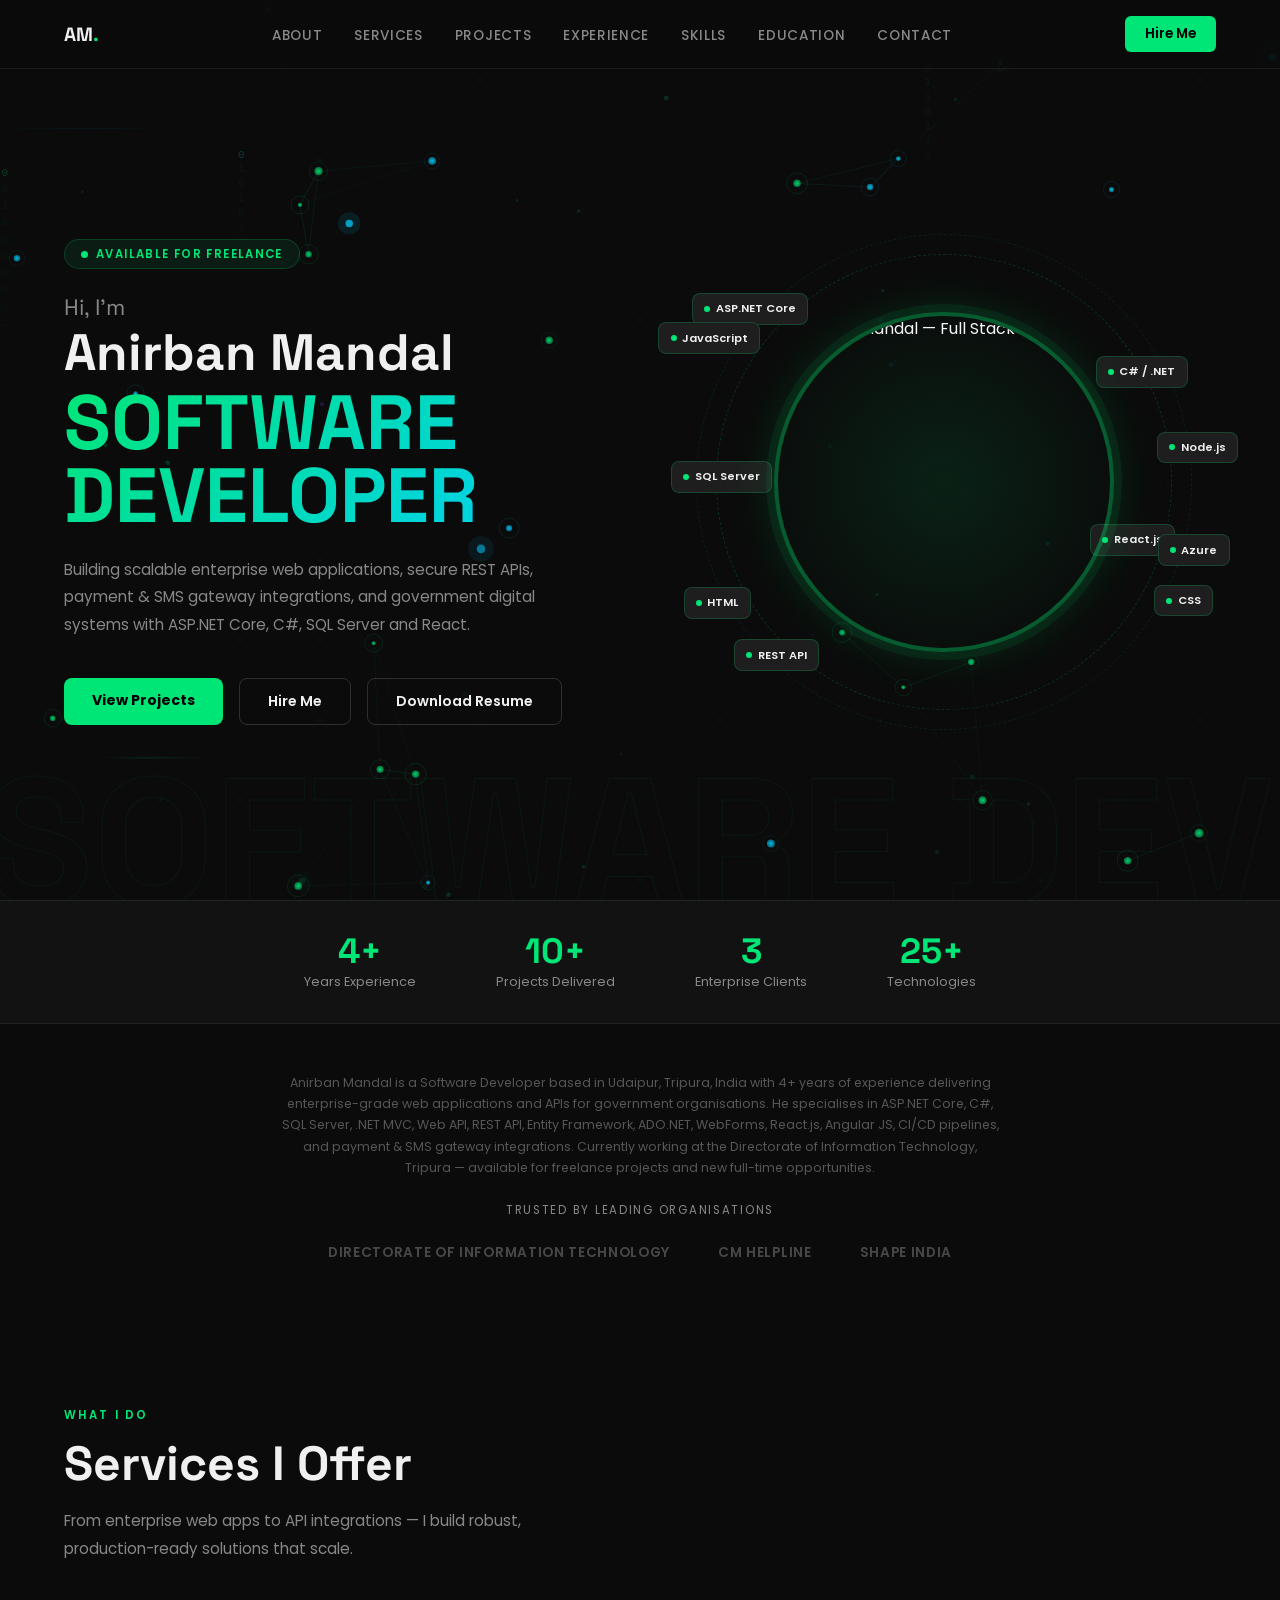
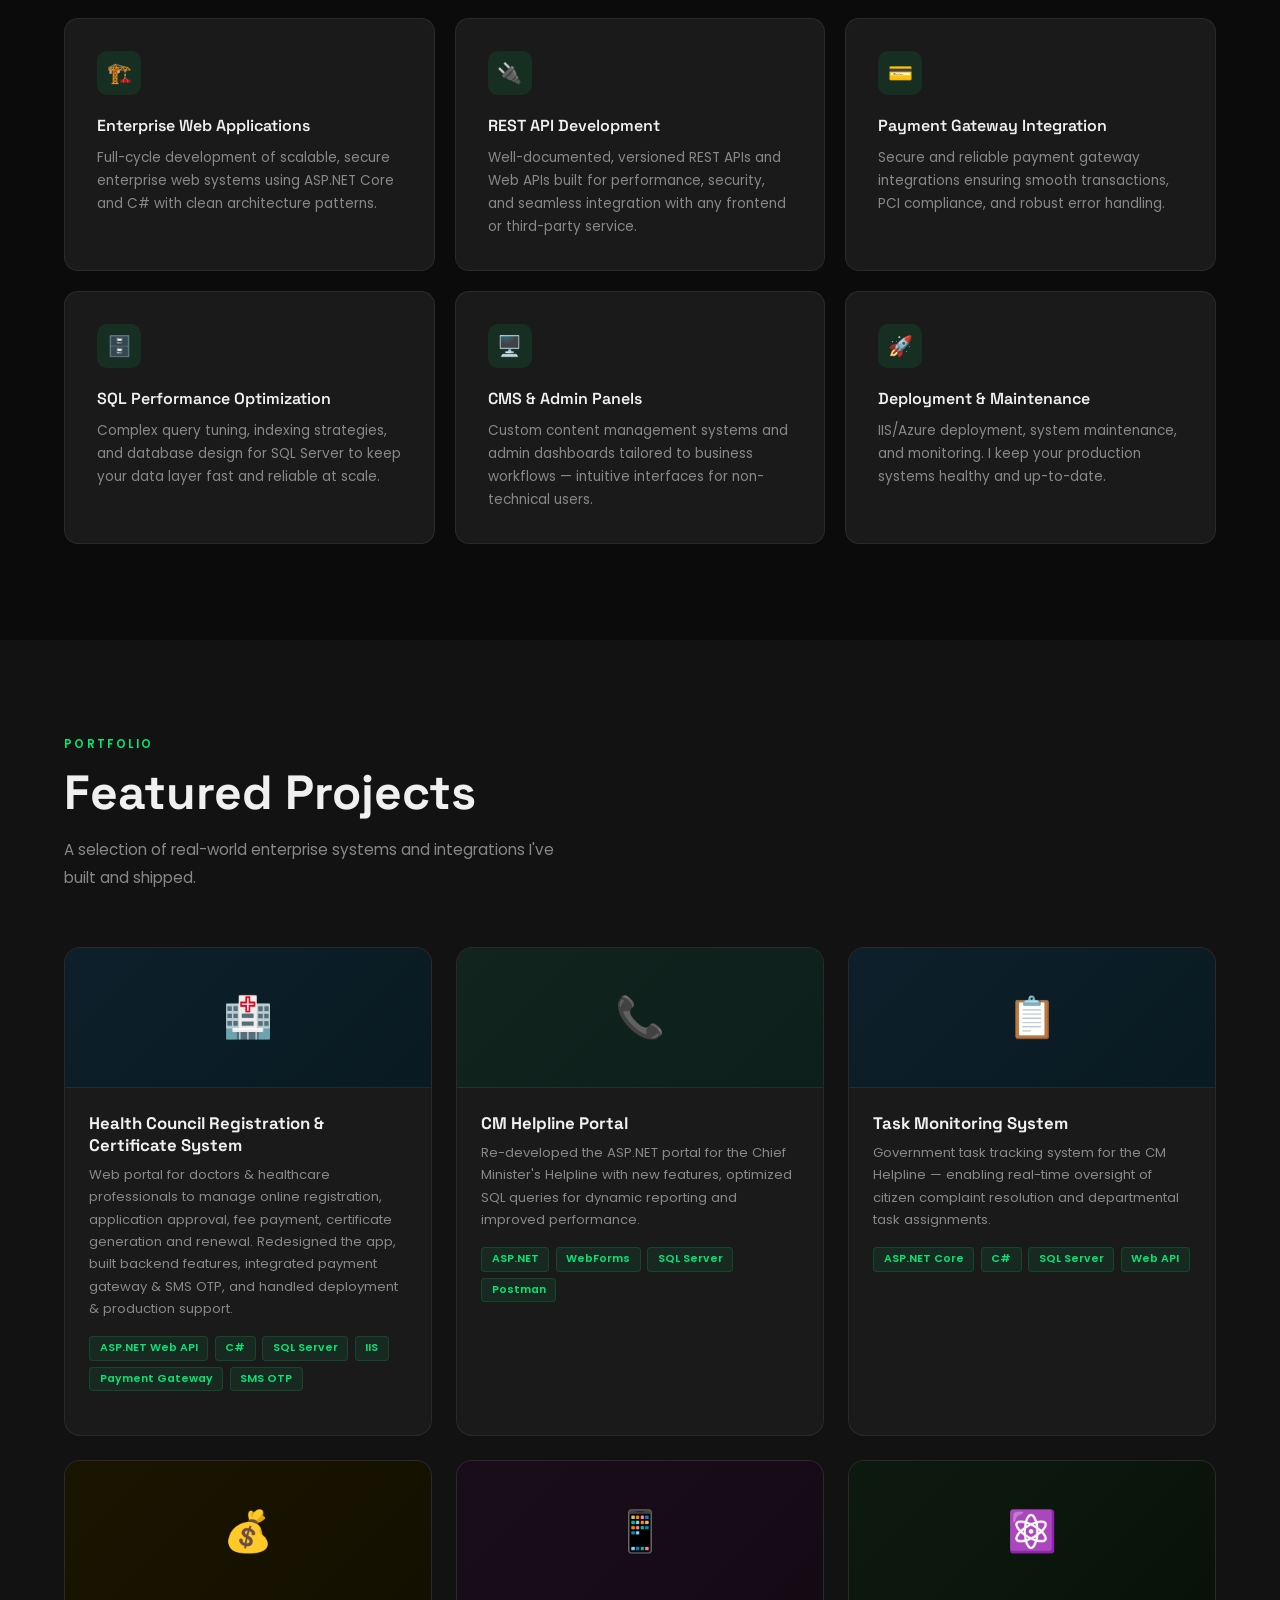
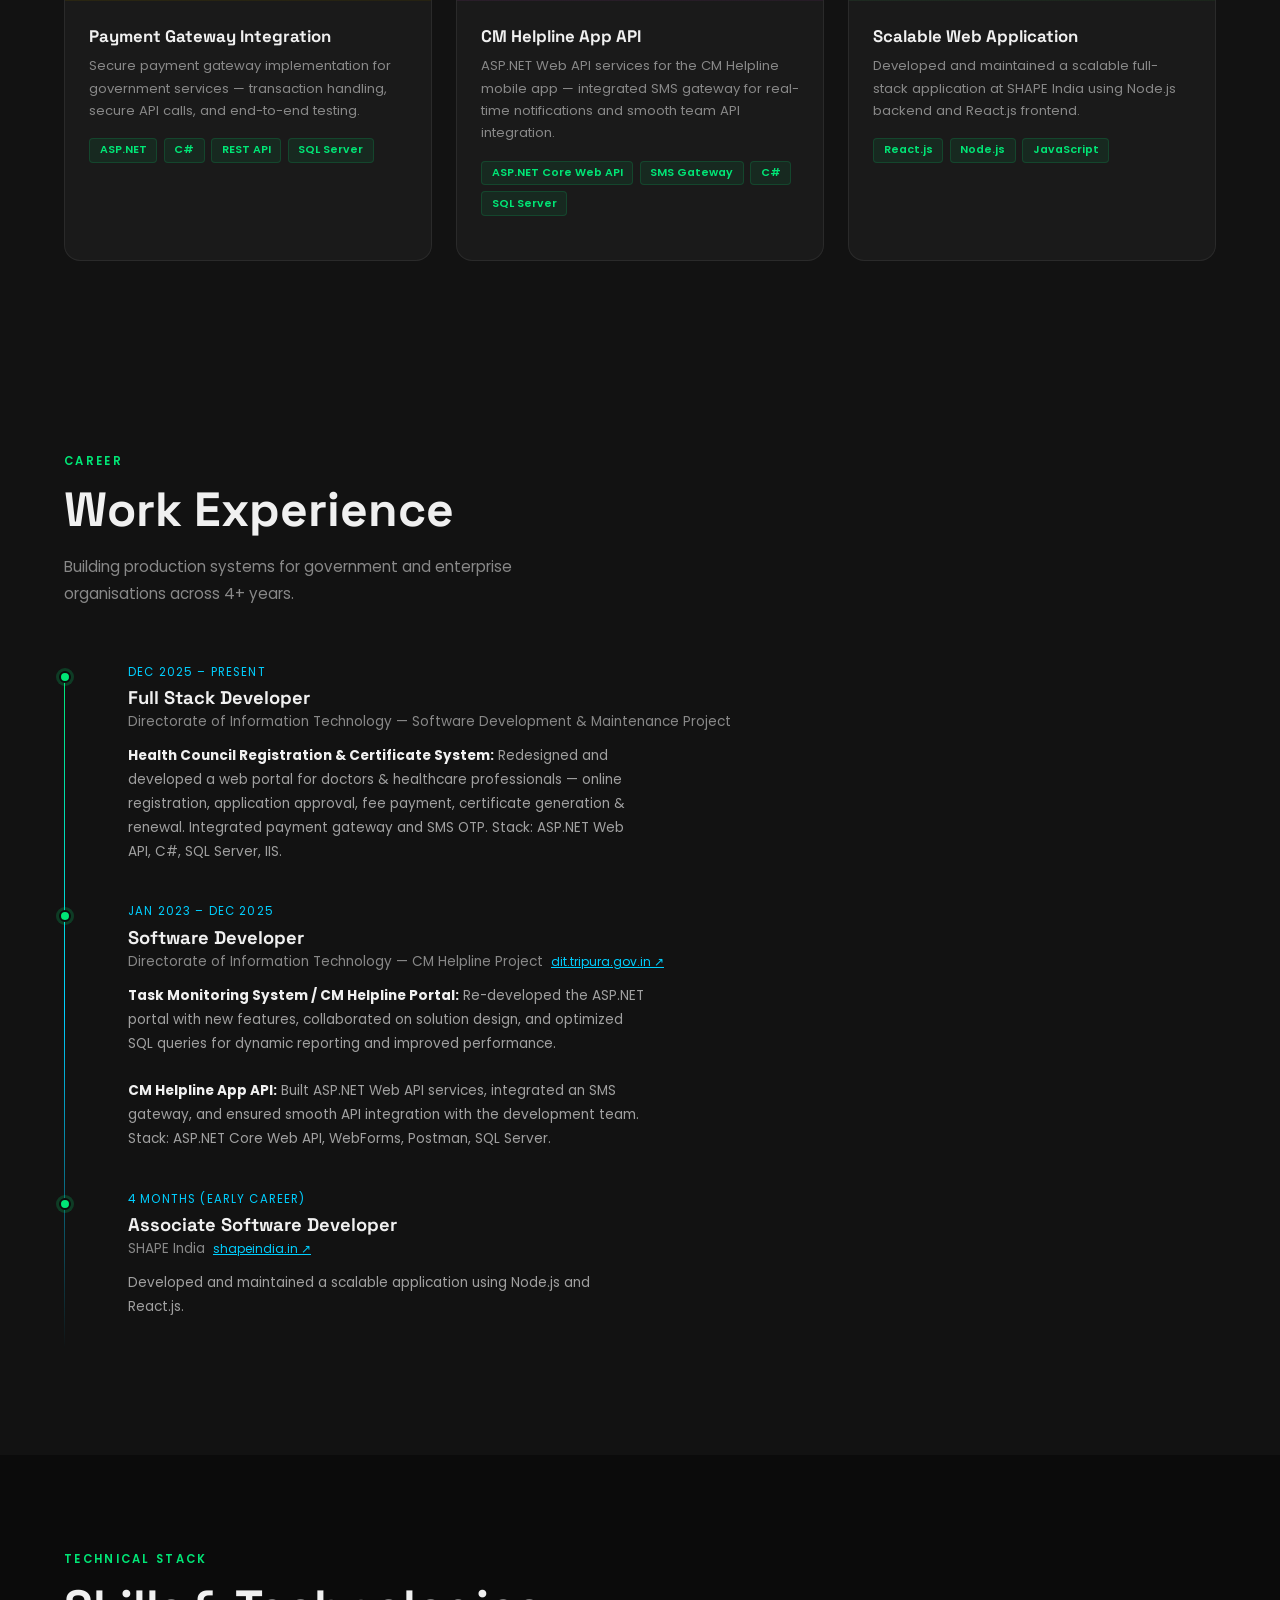
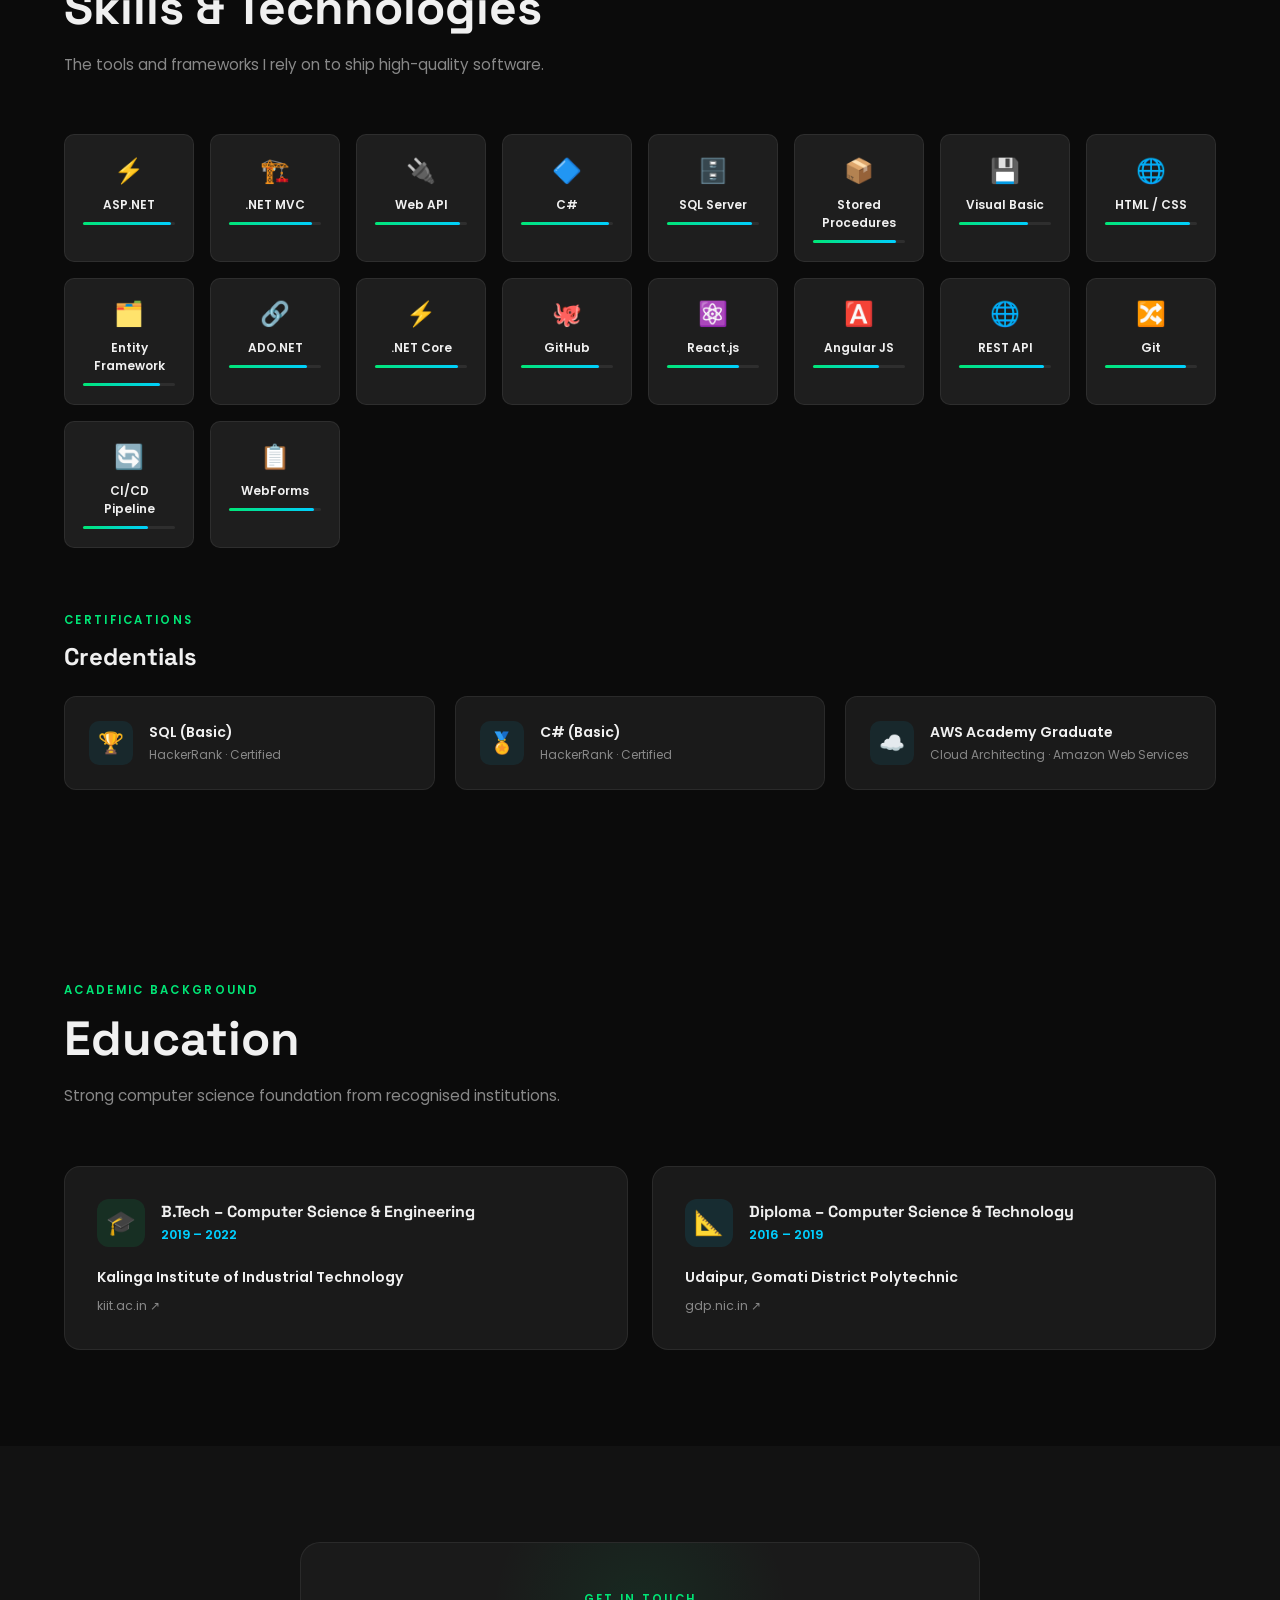
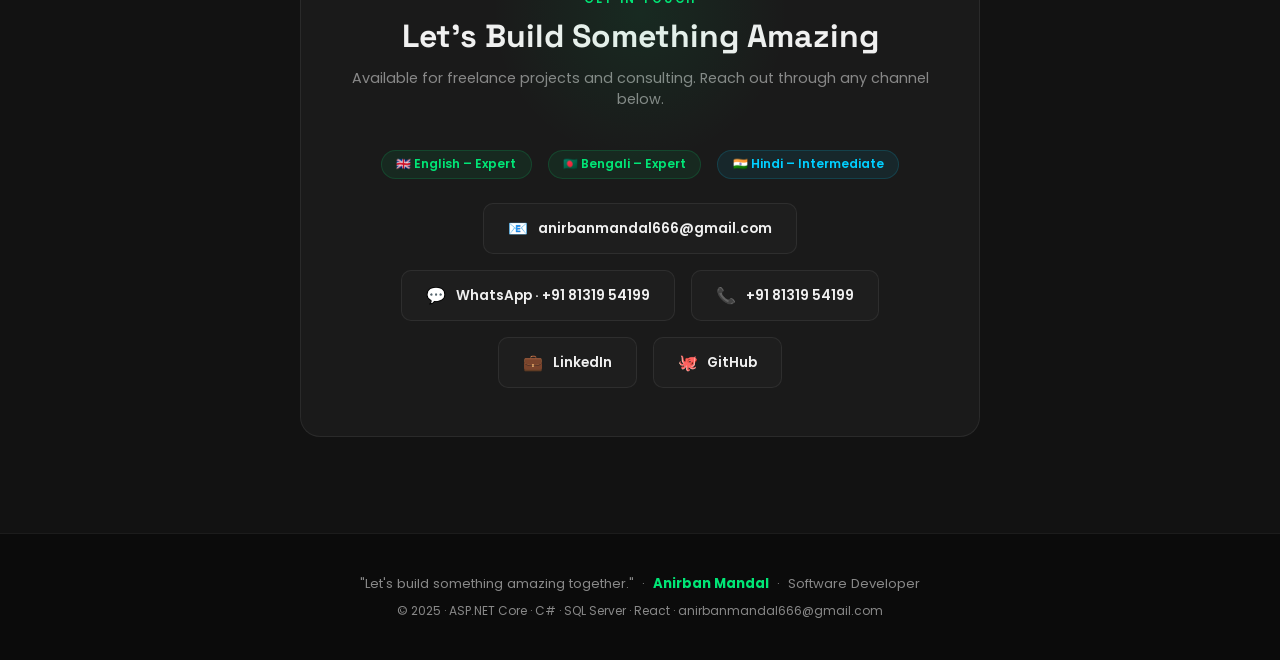
==== index.html @ 8906e490 "Rename anirban-portfolio (8).html to index.html" ====
<!DOCTYPE html>
<html lang="en">
<head>
<meta charset="UTF-8">
<meta name="viewport" content="width=device-width, initial-scale=1.0">

<!-- ═══ PRIMARY SEO ═══════════════════════════════════════════════════════ -->
<title>Anirban Mandal | ASP.NET Developer & Software Developer | Tripura, India</title>
<meta name="description" content="Anirban Mandal is an experienced Software Developer from Tripura, India specialising in ASP.NET Core, C#, SQL Server, REST API, React.js, payment gateway & SMS gateway integration. Available for freelance projects and full-time roles.">
<meta name="keywords" content="Anirban Mandal, ASP.NET developer, C# developer, software developer India, full stack developer Tripura, .NET developer freelance, SQL Server developer, REST API developer, payment gateway integration, SMS gateway developer, React developer India, government software developer, hire .NET developer India, web developer Tripura, ASP.NET Core freelancer">
<meta name="author" content="Anirban Mandal">
<meta name="robots" content="index, follow, max-snippet:-1, max-image-preview:large, max-video-preview:-1">
<link rel="canonical" href="https://anirbanmandal.dev/">

<!-- ═══ OPEN GRAPH (Facebook / LinkedIn previews) ════════════════════════ -->
<meta property="og:type" content="website">
<meta property="og:url" content="https://anirbanmandal.dev/">
<meta property="og:title" content="Anirban Mandal | ASP.NET & Software Developer">
<meta property="og:description" content="Software Developer specialising in ASP.NET Core, C#, SQL Server, REST APIs, and payment gateway integrations. 4+ years building enterprise government systems in India. Open to freelance & full-time opportunities.">
<meta property="og:image" content="https://anirbanmandal.dev/avatar.png">
<meta property="og:image:width" content="1200">
<meta property="og:image:height" content="630">
<meta property="og:locale" content="en_IN">
<meta property="og:site_name" content="Anirban Mandal — Portfolio">

<!-- ═══ TWITTER / X CARD ════════════════════════════════════════════════ -->
<meta name="twitter:card" content="summary_large_image">
<meta name="twitter:title" content="Anirban Mandal | ASP.NET & Software Developer">
<meta name="twitter:description" content="Software Developer · ASP.NET Core · C# · SQL Server · REST API · React · 4+ years · Tripura, India. Available for freelance & full-time.">
<meta name="twitter:image" content="https://anirbanmandal.dev/avatar.png">

<!-- ═══ GEO TARGETING ═══════════════════════════════════════════════════ -->
<meta name="geo.region" content="IN-TR">
<meta name="geo.placename" content="Udaipur, Tripura, India">

<!-- ═══ STRUCTURED DATA – Person + Website ══════════════════════════════ -->
<script type="application/ld+json">
{
  "@context": "https://schema.org",
  "@graph": [
    {
      "@type": "Person",
      "@id": "https://anirbanmandal.dev/#person",
      "name": "Anirban Mandal",
      "jobTitle": "Software Developer",
      "description": "Software Developer with 4+ years of experience building scalable enterprise web applications, REST APIs, and government digital systems using ASP.NET Core, C#, SQL Server, and React.js.",
      "url": "https://anirbanmandal.dev/",
      "image": "https://anirbanmandal.dev/avatar.png",
      "email": "anirbanmandal666@gmail.com",
      "telephone": "+918131954199",
      "address": {
        "@type": "PostalAddress",
        "addressLocality": "Udaipur",
        "addressRegion": "Tripura",
        "addressCountry": "IN"
      },
      "sameAs": [
        "https://www.linkedin.com/in/anirban-mandal-8aa34a1ba",
        "https://github.com"
      ],
      "knowsAbout": [
        "ASP.NET Core", "C#", ".NET MVC", "Web API", "REST API",
        "SQL Server", "Stored Procedures", "Entity Framework", "ADO.NET",
        "React.js", "Angular JS", "JavaScript", "HTML", "CSS",
        "WebForms", "Visual Basic", ".NET Core", "CI/CD Pipeline",
        "Payment Gateway Integration", "SMS Gateway Integration",
        "GitHub", "Git", "Windows IIS", "Azure"
      ],
      "hasCredential": [
        {
          "@type": "EducationalOccupationalCredential",
          "name": "SQL (Basic)",
          "credentialCategory": "Certificate",
          "recognizedBy": { "@type": "Organization", "name": "HackerRank" }
        },
        {
          "@type": "EducationalOccupationalCredential",
          "name": "C# (Basic)",
          "credentialCategory": "Certificate",
          "recognizedBy": { "@type": "Organization", "name": "HackerRank" }
        },
        {
          "@type": "EducationalOccupationalCredential",
          "name": "AWS Academy Graduate – Cloud Architecting",
          "credentialCategory": "Certificate",
          "recognizedBy": { "@type": "Organization", "name": "Amazon Web Services" }
        }
      ],
      "alumniOf": [
        {
          "@type": "CollegeOrUniversity",
          "name": "Kalinga Institute of Industrial Technology",
          "url": "https://kiit.ac.in/"
        },
        {
          "@type": "EducationalOrganization",
          "name": "Udaipur, Gomati District Polytechnic",
          "url": "https://gdp.nic.in/"
        }
      ],
      "worksFor": {
        "@type": "Organization",
        "name": "Directorate of Information Technology, Tripura",
        "url": "https://dit.tripura.gov.in/"
      }
    },
    {
      "@type": "WebSite",
      "@id": "https://anirbanmandal.dev/#website",
      "url": "https://anirbanmandal.dev/",
      "name": "Anirban Mandal — Software Developer Portfolio",
      "description": "Portfolio of Anirban Mandal, a Software Developer from Tripura, India.",
      "author": { "@id": "https://anirbanmandal.dev/#person" }
    },
    {
      "@type": "ProfilePage",
      "url": "https://anirbanmandal.dev/",
      "name": "Anirban Mandal — Software Developer",
      "mainEntity": { "@id": "https://anirbanmandal.dev/#person" }
    }
  ]
}
</script>

<!-- ═══ PERFORMANCE HINTS ════════════════════════════════════════════════ -->
<link rel="preconnect" href="https://fonts.googleapis.com">
<link rel="preconnect" href="https://fonts.gstatic.com" crossorigin>
<link href="https://fonts.googleapis.com/css2?family=Space+Grotesk:wght@300;400;500;600;700&family=Poppins:wght@300;400;500;600;700&display=swap" rel="stylesheet">
<style>
  :root {
    --black: #0B0B0B;
    --dark: #121212;
    --card: #1A1A1A;
    --card2: #1E1E1E;
    --green: #00E676;
    --cyan: #00CFFF;
    --white: #F0F0F0;
    --muted: #888;
    --border: rgba(255,255,255,0.07);
  }
  * { margin:0; padding:0; box-sizing:border-box; }
  html { scroll-behavior: smooth; }
  body {
    background: var(--black);
    color: var(--white);
    font-family: 'Poppins', sans-serif;
    overflow-x: hidden;
  }

  /* NAV */
  nav {
    position: fixed; top:0; left:0; right:0; z-index:100;
    display: flex; align-items: center; justify-content: space-between;
    padding: 1rem 5%;
    background: rgba(11,11,11,0.85);
    backdrop-filter: blur(16px);
    border-bottom: 1px solid var(--border);
  }
  .nav-logo {
    font-family: 'Space Grotesk', sans-serif;
    font-weight: 700; font-size: 1.2rem;
    color: var(--white);
    text-decoration: none;
  }
  .nav-logo span { color: var(--green); }
  .nav-links { display: flex; gap: 2rem; list-style: none; }
  .nav-links a {
    color: var(--muted); text-decoration: none; font-size: 0.85rem;
    font-weight: 500; letter-spacing: 0.05em; text-transform: uppercase;
    transition: color 0.2s;
  }
  .nav-links a:hover { color: var(--green); }
  .nav-cta {
    background: var(--green); color: #000;
    padding: 0.5rem 1.25rem; border-radius: 6px;
    font-size: 0.85rem; font-weight: 600; text-decoration: none;
    transition: opacity 0.2s;
  }
  .nav-cta:hover { opacity: 0.85; }

  /* HERO */
  .hero {
    min-height: 100vh;
    display: flex; align-items: center;
    padding: 8rem 5% 4rem;
    position: relative; overflow: hidden;
  }
  .hero-bg-text {
    position: absolute; bottom: -2rem; left: -1rem;
    font-family: 'Space Grotesk', sans-serif;
    font-size: clamp(80px, 14vw, 180px);
    font-weight: 900; line-height: 1;
    color: transparent;
    -webkit-text-stroke: 1px rgba(0,230,118,0.06);
    user-select: none; pointer-events: none;
    white-space: nowrap;
  }
  .hero-content {
    display: grid;
    grid-template-columns: 1fr 1fr;
    gap: 4rem; align-items: center;
    width: 100%; max-width: 1400px; margin: 0 auto;
    position: relative; z-index: 2;
  }
  .hero-tag {
    display: inline-flex; align-items: center; gap: 0.5rem;
    background: rgba(0,230,118,0.08);
    border: 1px solid rgba(0,230,118,0.2);
    color: var(--green); padding: 0.35rem 1rem;
    border-radius: 100px; font-size: 0.72rem; font-weight: 600;
    letter-spacing: 0.12em; text-transform: uppercase; margin-bottom: 1.5rem;
  }
  .hero-tag::before {
    content: ''; width: 7px; height: 7px; border-radius: 50%;
    background: var(--green);
    animation: pulse 2s infinite;
  }
  @keyframes pulse {
    0%,100% { opacity:1; }
    50% { opacity: 0.3; }
  }
  .hero-hi {
    font-family: 'Space Grotesk', sans-serif;
    font-size: 1.4rem; font-weight: 400; color: var(--muted);
    margin-bottom: 0.3rem;
  }
  .hero-name {
    font-family: 'Space Grotesk', sans-serif;
    font-size: clamp(2.2rem, 4vw, 3.5rem); font-weight: 700;
    margin-bottom: 0.5rem; line-height: 1;
  }
  .hero-title {
    font-family: 'Space Grotesk', sans-serif;
    font-size: clamp(3rem, 6vw, 5.5rem);
    font-weight: 900; line-height: 0.95;
    margin-bottom: 1.5rem;
    background: linear-gradient(135deg, var(--green) 0%, var(--cyan) 100%);
    -webkit-background-clip: text; -webkit-text-fill-color: transparent;
    background-clip: text;
  }
  .hero-sub {
    color: var(--muted); font-size: 0.95rem; line-height: 1.8;
    max-width: 480px; margin-bottom: 2.5rem;
  }
  .hero-btns { display: flex; gap: 1rem; flex-wrap: wrap; }
  .btn-primary {
    background: var(--green); color: #000;
    padding: 0.75rem 1.75rem; border-radius: 8px;
    font-weight: 700; font-size: 0.88rem; text-decoration: none;
    transition: transform 0.2s, opacity 0.2s;
  }
  .btn-primary:hover { transform: translateY(-2px); opacity: 0.9; }
  .btn-outline {
    background: transparent;
    border: 1px solid rgba(255,255,255,0.15);
    color: var(--white); padding: 0.75rem 1.75rem;
    border-radius: 8px; font-weight: 600; font-size: 0.88rem;
    text-decoration: none; transition: border-color 0.2s, transform 0.2s;
  }
  .btn-outline:hover { border-color: var(--green); transform: translateY(-2px); }

  /* AVATAR SECTION */
  .hero-right {
    display: flex; flex-direction: column;
    align-items: center; position: relative;
  }
  .avatar-wrap {
    position: relative; width: 420px; height: 420px;
    display: flex; align-items: center; justify-content: center;
  }
  .avatar-glow {
    position: absolute; inset: 0;
    background: radial-gradient(ellipse 70% 70% at 50% 50%, rgba(0,230,118,0.10) 0%, transparent 70%);
    pointer-events: none;
  }
  .orbit-ring {
    position: absolute; inset: -18px;
    border-radius: 50%;
    border: 1px dashed rgba(0,230,118,0.18);
    animation: spin 18s linear infinite;
    pointer-events: none;
  }
  .orbit-ring2 {
    position: absolute; inset: -38px;
    border-radius: 50%;
    border: 1px dashed rgba(0,207,255,0.10);
    animation: spin 30s linear infinite reverse;
    pointer-events: none;
  }
  @keyframes spin { from{transform:rotate(0deg);}to{transform:rotate(360deg);} }
  .avatar-img {
    width: 300px; height: 320px;
    border-radius: 50% 50% 45% 45% / 55% 55% 45% 45%;
    object-fit: cover; object-position: top;
    border: 3px solid rgba(0,230,118,0.3);
    position: relative; z-index: 2;
    filter: saturate(1.05) contrast(1.05);
  }
  .tech-badge {
    position: absolute; background: var(--card2);
    border: 1px solid rgba(0,230,118,0.2);
    border-radius: 8px; padding: 0.4rem 0.7rem;
    font-size: 0.7rem; font-weight: 600; color: var(--white);
    display: flex; align-items: center; gap: 0.35rem;
    white-space: nowrap; backdrop-filter: blur(8px);
    animation: float 3s ease-in-out infinite;
  }
  .tech-badge .dot { width:6px;height:6px;border-radius:50%;background:var(--green); }
  @keyframes float {
    0%,100%{transform:translateY(0);}
    50%{transform:translateY(-6px);}
  }
  .tb1{top:5%;left:-10%;animation-delay:0s;}
  .tb2{top:20%;right:-8%;animation-delay:0.4s;}
  .tb3{top:45%;left:-15%;animation-delay:0.8s;}
  .tb4{top:60%;right:-5%;animation-delay:1.2s;}
  .tb5{bottom:5%;left:0%;animation-delay:0.6s;}
  .tb6{top:38%;right:-20%;animation-delay:1.0s;}
  .tb7{top:75%;left:-12%;animation-delay:0.3s;}
  .tb8{bottom:18%;right:-14%;animation-delay:0.9s;}
  .tb9{top:12%;left:-18%;animation-delay:1.4s;}
  .tb10{bottom:30%;right:-18%;animation-delay:0.5s;}

  /* STATS STRIP */
  .stats-strip {
    border-top: 1px solid var(--border);
    border-bottom: 1px solid var(--border);
    padding: 2rem 5%;
    display: flex; justify-content: center; gap: 5rem;
    background: var(--dark);
  }
  .stat-item { text-align: center; }
  .stat-num {
    font-family: 'Space Grotesk', sans-serif;
    font-size: 2.2rem; font-weight: 700; color: var(--green);
    line-height: 1;
  }
  .stat-label { color: var(--muted); font-size: 0.8rem; margin-top: 0.3rem; }

  /* TRUSTED */
  .trusted {
    padding: 3rem 5%;
    text-align: center;
  }
  .trusted-label {
    font-size: 0.72rem; letter-spacing: 0.15em; text-transform: uppercase;
    color: var(--muted); margin-bottom: 1.5rem;
  }
  .trusted-logos {
    display: flex; justify-content: center;
    align-items: center; gap: 3rem; flex-wrap: wrap;
  }
  .trusted-logo {
    color: rgba(255,255,255,0.25); font-size: 0.85rem;
    font-weight: 600; letter-spacing: 0.05em; text-transform: uppercase;
    transition: color 0.2s;
  }
  .trusted-logo:hover { color: var(--green); }

  /* SECTIONS */
  section { padding: 6rem 5%; }
  .section-eyebrow {
    font-size: 0.72rem; letter-spacing: 0.2em; text-transform: uppercase;
    color: var(--green); margin-bottom: 0.75rem; font-weight: 600;
  }
  .section-title {
    font-family: 'Space Grotesk', sans-serif;
    font-size: clamp(2rem, 4vw, 3rem); font-weight: 700;
    margin-bottom: 1rem; line-height: 1.15;
  }
  .section-sub {
    color: var(--muted); font-size: 0.95rem; max-width: 520px;
    line-height: 1.8; margin-bottom: 3.5rem;
  }

  /* SERVICES */
  .services-grid {
    display: grid;
    grid-template-columns: repeat(auto-fit, minmax(280px, 1fr));
    gap: 1.25rem;
  }
  .service-card {
    background: var(--card);
    border: 1px solid var(--border);
    border-radius: 14px; padding: 2rem;
    transition: border-color 0.3s, transform 0.3s;
    position: relative; overflow: hidden;
  }
  .service-card::before {
    content: '';
    position: absolute; top:0; left:0; right:0; height: 2px;
    background: linear-gradient(90deg, var(--green), var(--cyan));
    opacity: 0; transition: opacity 0.3s;
  }
  .service-card:hover { border-color: rgba(0,230,118,0.25); transform: translateY(-4px); }
  .service-card:hover::before { opacity: 1; }
  .service-icon {
    width: 44px; height: 44px; border-radius: 10px;
    background: rgba(0,230,118,0.1); display: flex;
    align-items: center; justify-content: center;
    font-size: 1.25rem; margin-bottom: 1.25rem;
  }
  .service-title {
    font-family: 'Space Grotesk', sans-serif;
    font-size: 1rem; font-weight: 600; margin-bottom: 0.6rem;
  }
  .service-desc { color: var(--muted); font-size: 0.85rem; line-height: 1.7; }

  /* SKILLS */
  .skills-bg { background: var(--dark); }
  .skills-grid {
    display: grid;
    grid-template-columns: repeat(auto-fit, minmax(120px, 1fr));
    gap: 1rem;
  }
  .skill-pill {
    background: var(--card2);
    border: 1px solid var(--border);
    border-radius: 10px; padding: 1.1rem;
    text-align: center; transition: border-color 0.2s, transform 0.2s;
  }
  .skill-pill:hover { border-color: rgba(0,207,255,0.4); transform: translateY(-3px); }
  .skill-icon { font-size: 1.5rem; margin-bottom: 0.5rem; }
  .skill-name { font-size: 0.75rem; font-weight: 600; color: var(--white); }
  .skill-bar-wrap { margin-top: 0.5rem; background: rgba(255,255,255,0.07); border-radius: 4px; height: 3px; }
  .skill-bar { height: 3px; border-radius: 4px; background: linear-gradient(90deg, var(--green), var(--cyan)); }

  /* PROJECTS */
  .projects-grid {
    display: grid;
    grid-template-columns: repeat(auto-fit, minmax(320px, 1fr));
    gap: 1.5rem;
  }
  .project-card {
    background: var(--card); border: 1px solid var(--border);
    border-radius: 16px; overflow: hidden;
    transition: border-color 0.3s, transform 0.3s;
  }
  .project-card:hover { border-color: rgba(0,230,118,0.25); transform: translateY(-4px); }
  .project-header {
    height: 140px; display: flex; align-items: center; justify-content: center;
    font-size: 2.5rem; position: relative;
    border-bottom: 1px solid var(--border);
  }
  .project-body { padding: 1.5rem; }
  .project-title {
    font-family: 'Space Grotesk', sans-serif;
    font-size: 1.05rem; font-weight: 700; margin-bottom: 0.5rem;
  }
  .project-desc { color: var(--muted); font-size: 0.82rem; line-height: 1.7; margin-bottom: 1rem; }
  .tech-tags { display: flex; flex-wrap: wrap; gap: 0.4rem; margin-bottom: 1.25rem; }
  .tech-tag {
    background: rgba(0,230,118,0.08); border: 1px solid rgba(0,230,118,0.15);
    color: var(--green); padding: 0.2rem 0.6rem;
    border-radius: 4px; font-size: 0.68rem; font-weight: 600;
  }
  .project-actions { display: flex; gap: 0.75rem; }
  .project-btn {
    flex: 1; text-align: center; padding: 0.55rem;
    border-radius: 7px; font-size: 0.78rem; font-weight: 600;
    text-decoration: none; transition: opacity 0.2s;
  }
  .project-btn.demo { background: var(--green); color: #000; }
  .project-btn:hover { opacity: 0.8; }

  /* TIMELINE */
  .exp-bg { background: var(--dark); }
  .timeline { position: relative; padding-left: 2rem; }
  .timeline::before {
    content: ''; position: absolute; left: 0; top: 0.6rem; bottom: 0.6rem;
    width: 1px; background: linear-gradient(to bottom, var(--green), var(--cyan), transparent);
  }
  .tl-item {
    position: relative; padding: 0 0 2.5rem 2rem;
  }
  .tl-dot {
    position: absolute; left: -2.3rem; top: 0.45rem;
    width: 12px; height: 12px; border-radius: 50%;
    background: var(--green); border: 2px solid var(--black);
    box-shadow: 0 0 0 3px rgba(0,230,118,0.2);
  }
  .tl-period {
    font-size: 0.72rem; color: var(--cyan);
    letter-spacing: 0.1em; text-transform: uppercase; margin-bottom: 0.35rem;
  }
  .tl-role {
    font-family: 'Space Grotesk', sans-serif;
    font-size: 1.15rem; font-weight: 700; margin-bottom: 0.2rem;
  }
  .tl-company {
    font-size: 0.85rem; color: var(--muted); margin-bottom: 0.75rem;
  }
  .tl-desc { color: rgba(255,255,255,0.6); font-size: 0.85rem; line-height: 1.75; max-width: 520px; }

  /* CERTS */
  .certs-grid {
    display: grid;
    grid-template-columns: repeat(auto-fit, minmax(240px, 1fr));
    gap: 1.25rem;
  }
  .cert-card {
    background: var(--card); border: 1px solid var(--border);
    border-radius: 12px; padding: 1.5rem;
    display: flex; align-items: center; gap: 1rem;
    transition: border-color 0.2s;
  }
  .cert-card:hover { border-color: rgba(0,207,255,0.3); }
  .cert-icon {
    width: 44px; height: 44px; border-radius: 10px;
    background: rgba(0,207,255,0.08);
    display: flex; align-items: center; justify-content: center;
    font-size: 1.3rem; flex-shrink: 0;
  }
  .cert-name { font-size: 0.88rem; font-weight: 600; margin-bottom: 0.2rem; }
  .cert-issuer { font-size: 0.75rem; color: var(--muted); }

  /* CONTACT */
  .contact-bg { background: var(--dark); }
  .contact-card {
    max-width: 680px; margin: 0 auto;
    background: var(--card); border: 1px solid var(--border);
    border-radius: 20px; padding: 3rem;
    text-align: center;
    position: relative; overflow: hidden;
  }
  .contact-card::before {
    content: '';
    position: absolute; top: -80px; left: 50%; transform: translateX(-50%);
    width: 300px; height: 300px; border-radius: 50%;
    background: radial-gradient(circle, rgba(0,230,118,0.08) 0%, transparent 70%);
    pointer-events: none;
  }
  .contact-title {
    font-family: 'Space Grotesk', sans-serif;
    font-size: 2rem; font-weight: 700; margin-bottom: 0.75rem;
  }
  .contact-sub { color: var(--muted); font-size: 0.9rem; margin-bottom: 2.5rem; }
  .contact-links {
    display: flex; justify-content: center; flex-wrap: wrap; gap: 1rem;
  }
  .contact-link {
    display: flex; align-items: center; gap: 0.6rem;
    background: var(--card2); border: 1px solid var(--border);
    color: var(--white); padding: 0.75rem 1.5rem;
    border-radius: 10px; text-decoration: none; font-size: 0.85rem; font-weight: 600;
    transition: border-color 0.2s, transform 0.2s;
  }
  .contact-link:hover { border-color: var(--green); color: var(--green); transform: translateY(-2px); }
  .contact-link .icon { font-size: 1rem; }

  /* FOOTER */
  footer {
    text-align: center; padding: 2.5rem 5%;
    border-top: 1px solid var(--border);
    color: var(--muted); font-size: 0.82rem;
  }
  footer strong { color: var(--green); }

  /* IT Data Transfer Canvas */
  #particles { position:fixed; inset:0; pointer-events:none; z-index:0; }

  /* Responsive */
  @media(max-width: 800px){
    .hero-content { grid-template-columns: 1fr; text-align: center; }
    .hero-right { margin-top: 2rem; }
    .hero-tag { margin: 0 auto 1.5rem; }
    .hero-btns { justify-content: center; }
    nav { padding: 0.75rem 4%; }
    .nav-links { display: none; }
    .stats-strip { gap: 2rem; flex-wrap: wrap; }
    .avatar-wrap { width: 280px; height: 320px; }
    .avatar-img { width: 220px; height: 240px; }
    .tb3,.tb6 { display: none; }
    .trusted-logos { gap: 1.5rem; }
  }
</style>
</head>
<body>

<canvas id="particles"></canvas>

<!-- NAV -->
<nav role="navigation" aria-label="Main navigation">
  <a href="#" class="nav-logo">AM<span>.</span></a>
  <ul class="nav-links">
    <li><a href="#about">About</a></li>
    <li><a href="#services">Services</a></li>
    <li><a href="#projects">Projects</a></li>
    <li><a href="#experience">Experience</a></li>
    <li><a href="#skills">Skills</a></li>
    <li><a href="#education">Education</a></li>
    <li><a href="#contact">Contact</a></li>
  </ul>
  <a href="#contact" class="nav-cta">Hire Me</a>
</nav>

<!-- HERO -->
<main id="main-content">
<section class="hero" aria-label="Hero introduction">
  <!-- Hidden SEO headline for crawlers -->
  <h1 style="position:absolute;width:1px;height:1px;overflow:hidden;clip:rect(0,0,0,0);white-space:nowrap;">Anirban Mandal — Software Developer specialising in ASP.NET Core, C#, SQL Server, REST API and React.js. Available for freelance and full-time roles in India.</h1>
  <div class="hero-bg-text">SOFTWARE DEV</div>
  <div class="hero-content">
    <div class="hero-left">
      <div class="hero-tag">Available for Freelance</div>
      <div class="hero-hi">Hi, I'm</div>
      <div class="hero-name">Anirban Mandal</div>
      <div class="hero-title">SOFTWARE<br>DEVELOPER</div>
      <p class="hero-sub">Building scalable enterprise web applications, secure REST APIs, payment &amp; SMS gateway integrations, and government digital systems with ASP.NET Core, C#, SQL Server and React.</p>
      <div class="hero-btns">
        <a href="#projects" class="btn-primary">View Projects</a>
        <a href="#contact" class="btn-outline">Hire Me</a>
        <a href="https://drive.google.com/file/d/1u5a_xiXhZrbgHD9-ykwviWEy0EGEY8QJ/view?usp=sharing" class="btn-outline">Download Resume</a>
      </div>
    </div>

    <div class="hero-right">
      <div class="avatar-wrap">
        <div class="avatar-glow"></div>
        <div class="orbit-ring"></div>
        <div class="orbit-ring2"></div>

        <div class="tech-badge tb1"><span class="dot"></span>ASP.NET Core</div>
        <div class="tech-badge tb2"><span class="dot"></span>C# / .NET</div>
        <div class="tech-badge tb3"><span class="dot"></span>SQL Server</div>
        <div class="tech-badge tb4"><span class="dot"></span>React.js</div>
        <div class="tech-badge tb5"><span class="dot"></span>REST API</div>
        <div class="tech-badge tb6"><span class="dot"></span>Node.js</div>
        <div class="tech-badge tb7"><span class="dot"></span>HTML</div>
        <div class="tech-badge tb8"><span class="dot"></span>CSS</div>
        <div class="tech-badge tb9"><span class="dot"></span>JavaScript</div>
        <div class="tech-badge tb10"><span class="dot"></span>Azure</div>

        <!-- Real avatar photo -->
        <img
          src="avatar.png"
          alt="Anirban Mandal — Full Stack Developer"
          class="avatar-img"
          style="position:relative;z-index:2;width:340px;height:340px;border-radius:50%;object-fit:cover;object-position:top center;border:4px solid rgba(0,230,118,0.35);box-shadow:0 0 0 8px rgba(0,230,118,0.07), 0 0 60px rgba(0,230,118,0.12);"
        />
      </div>
    </div>
  </div>
</section>

<!-- STATS -->
<div class="stats-strip" aria-label="Career highlights">
  <div class="stat-item">
    <div class="stat-num">4+</div>
    <div class="stat-label">Years Experience</div>
  </div>
  <div class="stat-item">
    <div class="stat-num">10+</div>
    <div class="stat-label">Projects Delivered</div>
  </div>
  <div class="stat-item">
    <div class="stat-num">3</div>
    <div class="stat-label">Enterprise Clients</div>
  </div>
  <div class="stat-item">
    <div class="stat-num">25+</div>
    <div class="stat-label">Technologies</div>
  </div>
</div>

<!-- TRUSTED BY -->
<div class="trusted" id="about">
  <!-- SEO paragraph — visible to crawlers, styled to blend -->
  <p style="font-size:0.78rem;color:rgba(136,136,136,0.6);max-width:720px;margin:0 auto 1.5rem;line-height:1.7;">
    Anirban Mandal is a Software Developer based in Udaipur, Tripura, India with 4+ years of experience delivering enterprise-grade web applications and APIs for government organisations. He specialises in ASP.NET Core, C#, SQL Server, .NET MVC, Web API, REST API, Entity Framework, ADO.NET, WebForms, React.js, Angular JS, CI/CD pipelines, and payment &amp; SMS gateway integrations. Currently working at the Directorate of Information Technology, Tripura — available for freelance projects and new full-time opportunities.
  </p>
  <div class="trusted-label">Trusted by leading organisations</div>
  <div class="trusted-logos">
    <div class="trusted-logo">Directorate of Information Technology</div>
    <div class="trusted-logo">CM Helpline</div>
    <div class="trusted-logo">SHAPE India</div>
  </div>
</div>

<!-- SERVICES -->
<section id="services" aria-label="Services offered">
  <div class="section-eyebrow">What I Do</div>
  <h2 class="section-title">Services I Offer</h2>
  <p class="section-sub">From enterprise web apps to API integrations — I build robust, production-ready solutions that scale.</p>
  <div class="services-grid">
    <div class="service-card">
      <div class="service-icon">🏗️</div>
      <div class="service-title">Enterprise Web Applications</div>
      <p class="service-desc">Full-cycle development of scalable, secure enterprise web systems using ASP.NET Core and C# with clean architecture patterns.</p>
    </div>
    <div class="service-card">
      <div class="service-icon">🔌</div>
      <div class="service-title">REST API Development</div>
      <p class="service-desc">Well-documented, versioned REST APIs and Web APIs built for performance, security, and seamless integration with any frontend or third-party service.</p>
    </div>
    <div class="service-card">
      <div class="service-icon">💳</div>
      <div class="service-title">Payment Gateway Integration</div>
      <p class="service-desc">Secure and reliable payment gateway integrations ensuring smooth transactions, PCI compliance, and robust error handling.</p>
    </div>
    <div class="service-card">
      <div class="service-icon">🗄️</div>
      <div class="service-title">SQL Performance Optimization</div>
      <p class="service-desc">Complex query tuning, indexing strategies, and database design for SQL Server to keep your data layer fast and reliable at scale.</p>
    </div>
    <div class="service-card">
      <div class="service-icon">🖥️</div>
      <div class="service-title">CMS & Admin Panels</div>
      <p class="service-desc">Custom content management systems and admin dashboards tailored to business workflows — intuitive interfaces for non-technical users.</p>
    </div>
    <div class="service-card">
      <div class="service-icon">🚀</div>
      <div class="service-title">Deployment & Maintenance</div>
      <p class="service-desc">IIS/Azure deployment, system maintenance, and monitoring. I keep your production systems healthy and up-to-date.</p>
    </div>
  </div>
</section>

<!-- PROJECTS -->
<section id="projects" style="background:var(--dark);" aria-label="Featured projects">
  <div class="section-eyebrow">Portfolio</div>
  <h2 class="section-title">Featured Projects</h2>
  <p class="section-sub">A selection of real-world enterprise systems and integrations I've built and shipped.</p>
  <div class="projects-grid">
    <div class="project-card">
      <div class="project-header" style="background:linear-gradient(135deg,#0d1f2a,#091a22);">🏥</div>
      <div class="project-body">
        <div class="project-title">Health Council Registration & Certificate System</div>
        <p class="project-desc">Web portal for doctors & healthcare professionals to manage online registration, application approval, fee payment, certificate generation and renewal. Redesigned the app, built backend features, integrated payment gateway & SMS OTP, and handled deployment & production support.</p>
        <div class="tech-tags">
          <span class="tech-tag">ASP.NET Web API</span>
          <span class="tech-tag">C#</span>
          <span class="tech-tag">SQL Server</span>
          <span class="tech-tag">IIS</span>
          <span class="tech-tag">Payment Gateway</span>
          <span class="tech-tag">SMS OTP</span>
        </div>
      </div>
    </div>
    <div class="project-card">
      <div class="project-header" style="background:linear-gradient(135deg,#12241e,#0d1f1a);">📞</div>
      <div class="project-body">
        <div class="project-title">CM Helpline Portal</div>
        <p class="project-desc">Re-developed the ASP.NET portal for the Chief Minister's Helpline with new features, optimized SQL queries for dynamic reporting and improved performance.</p>
        <div class="tech-tags">
          <span class="tech-tag">ASP.NET</span>
          <span class="tech-tag">WebForms</span>
          <span class="tech-tag">SQL Server</span>
          <span class="tech-tag">Postman</span>
        </div>
      </div>
    </div>
    <div class="project-card">
      <div class="project-header" style="background:linear-gradient(135deg,#0d1f2a,#091a22);">📋</div>
      <div class="project-body">
        <div class="project-title">Task Monitoring System</div>
        <p class="project-desc">Government task tracking system for the CM Helpline — enabling real-time oversight of citizen complaint resolution and departmental task assignments.</p>
        <div class="tech-tags">
          <span class="tech-tag">ASP.NET Core</span>
          <span class="tech-tag">C#</span>
          <span class="tech-tag">SQL Server</span>
          <span class="tech-tag">Web API</span>
        </div>
      </div>
    </div>
    <div class="project-card">
      <div class="project-header" style="background:linear-gradient(135deg,#1a1500,#141000);">💰</div>
      <div class="project-body">
        <div class="project-title">Payment Gateway Integration</div>
        <p class="project-desc">Secure payment gateway implementation for government services — transaction handling, secure API calls, and end-to-end testing.</p>
        <div class="tech-tags">
          <span class="tech-tag">ASP.NET</span>
          <span class="tech-tag">C#</span>
          <span class="tech-tag">REST API</span>
          <span class="tech-tag">SQL Server</span>
        </div>
      </div>
    </div>
    <div class="project-card">
      <div class="project-header" style="background:linear-gradient(135deg,#1a0d1a,#140a14);">📱</div>
      <div class="project-body">
        <div class="project-title">CM Helpline App API</div>
        <p class="project-desc">ASP.NET Web API services for the CM Helpline mobile app — integrated SMS gateway for real-time notifications and smooth team API integration.</p>
        <div class="tech-tags">
          <span class="tech-tag">ASP.NET Core Web API</span>
          <span class="tech-tag">SMS Gateway</span>
          <span class="tech-tag">C#</span>
          <span class="tech-tag">SQL Server</span>
        </div>
      </div>
    </div>
    <div class="project-card">
      <div class="project-header" style="background:linear-gradient(135deg,#0d1a10,#091208);">⚛️</div>
      <div class="project-body">
        <div class="project-title">Scalable Web Application</div>
        <p class="project-desc">Developed and maintained a scalable full-stack application at SHAPE India using Node.js backend and React.js frontend.</p>
        <div class="tech-tags">
          <span class="tech-tag">React.js</span>
          <span class="tech-tag">Node.js</span>
          <span class="tech-tag">JavaScript</span>
        </div>
      </div>
    </div>
  </div>
</section>

<!-- EXPERIENCE -->
<section id="experience" class="exp-bg" aria-label="Work experience">
  <div class="section-eyebrow">Career</div>
  <h2 class="section-title">Work Experience</h2>
  <p class="section-sub">Building production systems for government and enterprise organisations across 4+ years.</p>
  <div class="timeline">
    <div class="tl-item">
      <div class="tl-dot"></div>
      <div class="tl-period">Dec 2025 – Present</div>
      <div class="tl-role">Full Stack Developer</div>
      <div class="tl-company">Directorate of Information Technology — Software Development &amp; Maintenance Project</div>
      <p class="tl-desc"><strong style="color:var(--white);">Health Council Registration &amp; Certificate System:</strong> Redesigned and developed a web portal for doctors &amp; healthcare professionals — online registration, application approval, fee payment, certificate generation &amp; renewal. Integrated payment gateway and SMS OTP. Stack: ASP.NET Web API, C#, SQL Server, IIS.</p>
    </div>
    <div class="tl-item">
      <div class="tl-dot"></div>
      <div class="tl-period">Jan 2023 – Dec 2025</div>
      <div class="tl-role">Software Developer</div>
      <div class="tl-company">Directorate of Information Technology — CM Helpline Project &nbsp;<a href="https://dit.tripura.gov.in/" target="_blank" style="color:var(--cyan);font-size:0.75rem;">dit.tripura.gov.in ↗</a></div>
      <p class="tl-desc"><strong style="color:var(--white);">Task Monitoring System / CM Helpline Portal:</strong> Re-developed the ASP.NET portal with new features, collaborated on solution design, and optimized SQL queries for dynamic reporting and improved performance.<br><br><strong style="color:var(--white);">CM Helpline App API:</strong> Built ASP.NET Web API services, integrated an SMS gateway, and ensured smooth API integration with the development team. Stack: ASP.NET Core Web API, WebForms, Postman, SQL Server.</p>
    </div>
    <div class="tl-item">
      <div class="tl-dot"></div>
      <div class="tl-period">4 Months (Early Career)</div>
      <div class="tl-role">Associate Software Developer</div>
      <div class="tl-company">SHAPE India &nbsp;<a href="https://www.shapeindia.in/" target="_blank" style="color:var(--cyan);font-size:0.75rem;">shapeindia.in ↗</a></div>
      <p class="tl-desc">Developed and maintained a scalable application using Node.js and React.js.</p>
    </div>
  </div>
</section>

<!-- SKILLS -->
<section id="skills" aria-label="Skills and technologies">
  <div class="section-eyebrow">Technical Stack</div>
  <h2 class="section-title">Skills & Technologies</h2>
  <p class="section-sub">The tools and frameworks I rely on to ship high-quality software.</p>
  <div class="skills-grid">
    <div class="skill-pill">
      <div class="skill-icon">⚡</div>
      <div class="skill-name">ASP.NET</div>
      <div class="skill-bar-wrap"><div class="skill-bar" style="width:95%"></div></div>
    </div>
    <div class="skill-pill">
      <div class="skill-icon">🏗️</div>
      <div class="skill-name">.NET MVC</div>
      <div class="skill-bar-wrap"><div class="skill-bar" style="width:90%"></div></div>
    </div>
    <div class="skill-pill">
      <div class="skill-icon">🔌</div>
      <div class="skill-name">Web API</div>
      <div class="skill-bar-wrap"><div class="skill-bar" style="width:92%"></div></div>
    </div>
    <div class="skill-pill">
      <div class="skill-icon">🔷</div>
      <div class="skill-name">C#</div>
      <div class="skill-bar-wrap"><div class="skill-bar" style="width:95%"></div></div>
    </div>
    <div class="skill-pill">
      <div class="skill-icon">🗄️</div>
      <div class="skill-name">SQL Server</div>
      <div class="skill-bar-wrap"><div class="skill-bar" style="width:92%"></div></div>
    </div>
    <div class="skill-pill">
      <div class="skill-icon">📦</div>
      <div class="skill-name">Stored Procedures</div>
      <div class="skill-bar-wrap"><div class="skill-bar" style="width:90%"></div></div>
    </div>
    <div class="skill-pill">
      <div class="skill-icon">💾</div>
      <div class="skill-name">Visual Basic</div>
      <div class="skill-bar-wrap"><div class="skill-bar" style="width:75%"></div></div>
    </div>
    <div class="skill-pill">
      <div class="skill-icon">🌐</div>
      <div class="skill-name">HTML / CSS</div>
      <div class="skill-bar-wrap"><div class="skill-bar" style="width:92%"></div></div>
    </div>
    <div class="skill-pill">
      <div class="skill-icon">🗂️</div>
      <div class="skill-name">Entity Framework</div>
      <div class="skill-bar-wrap"><div class="skill-bar" style="width:83%"></div></div>
    </div>
    <div class="skill-pill">
      <div class="skill-icon">🔗</div>
      <div class="skill-name">ADO.NET</div>
      <div class="skill-bar-wrap"><div class="skill-bar" style="width:85%"></div></div>
    </div>
    <div class="skill-pill">
      <div class="skill-icon">⚡</div>
      <div class="skill-name">.NET Core</div>
      <div class="skill-bar-wrap"><div class="skill-bar" style="width:90%"></div></div>
    </div>
    <div class="skill-pill">
      <div class="skill-icon">🐙</div>
      <div class="skill-name">GitHub</div>
      <div class="skill-bar-wrap"><div class="skill-bar" style="width:85%"></div></div>
    </div>
    <div class="skill-pill">
      <div class="skill-icon">⚛️</div>
      <div class="skill-name">React.js</div>
      <div class="skill-bar-wrap"><div class="skill-bar" style="width:78%"></div></div>
    </div>
    <div class="skill-pill">
      <div class="skill-icon">🅰️</div>
      <div class="skill-name">Angular JS</div>
      <div class="skill-bar-wrap"><div class="skill-bar" style="width:72%"></div></div>
    </div>
    <div class="skill-pill">
      <div class="skill-icon">🌐</div>
      <div class="skill-name">REST API</div>
      <div class="skill-bar-wrap"><div class="skill-bar" style="width:92%"></div></div>
    </div>
    <div class="skill-pill">
      <div class="skill-icon">🔀</div>
      <div class="skill-name">Git</div>
      <div class="skill-bar-wrap"><div class="skill-bar" style="width:88%"></div></div>
    </div>
    <div class="skill-pill">
      <div class="skill-icon">🔄</div>
      <div class="skill-name">CI/CD Pipeline</div>
      <div class="skill-bar-wrap"><div class="skill-bar" style="width:70%"></div></div>
    </div>
    <div class="skill-pill">
      <div class="skill-icon">📋</div>
      <div class="skill-name">WebForms</div>
      <div class="skill-bar-wrap"><div class="skill-bar" style="width:92%"></div></div>
    </div>
  </div>

  <!-- CERTS -->
  <div style="margin-top:4rem;">
    <div class="section-eyebrow">Certifications</div>
    <h3 style="font-family:'Space Grotesk',sans-serif;font-size:1.5rem;font-weight:700;margin-bottom:1.5rem;">Credentials</h3>
    <div class="certs-grid">
      <div class="cert-card">
        <div class="cert-icon">🏆</div>
        <div>
          <div class="cert-name">SQL (Basic)</div>
          <div class="cert-issuer">HackerRank · Certified</div>
        </div>
      </div>
      <div class="cert-card">
        <div class="cert-icon">🏅</div>
        <div>
          <div class="cert-name">C# (Basic)</div>
          <div class="cert-issuer">HackerRank · Certified</div>
        </div>
      </div>
      <div class="cert-card">
        <div class="cert-icon">☁️</div>
        <div>
          <div class="cert-name">AWS Academy Graduate</div>
          <div class="cert-issuer">Cloud Architecting · Amazon Web Services</div>
        </div>
      </div>
    </div>
  </div>
</section>

<!-- EDUCATION -->
<section id="education" aria-label="Education background">
  <div class="section-eyebrow">Academic Background</div>
  <h2 class="section-title">Education</h2>
  <p class="section-sub">Strong computer science foundation from recognised institutions.</p>
  <div style="display:grid;grid-template-columns:repeat(auto-fit,minmax(300px,1fr));gap:1.5rem;">
    <div style="background:var(--card);border:1px solid var(--border);border-radius:16px;padding:2rem;transition:border-color 0.3s;" onmouseover="this.style.borderColor='rgba(0,230,118,0.25)'" onmouseout="this.style.borderColor='rgba(255,255,255,0.07)'">
      <div style="display:flex;align-items:center;gap:1rem;margin-bottom:1.25rem;">
        <div style="width:48px;height:48px;border-radius:12px;background:rgba(0,230,118,0.1);display:flex;align-items:center;justify-content:center;font-size:1.5rem;flex-shrink:0;">🎓</div>
        <div>
          <div style="font-family:'Space Grotesk',sans-serif;font-size:1rem;font-weight:700;">B.Tech – Computer Science & Engineering</div>
          <div style="color:var(--cyan);font-size:0.78rem;font-weight:600;margin-top:0.2rem;">2019 – 2022</div>
        </div>
      </div>
      <div style="color:var(--white);font-size:0.88rem;font-weight:600;margin-bottom:0.25rem;">Kalinga Institute of Industrial Technology</div>
      <a href="https://kiit.ac.in/" target="_blank" style="color:var(--muted);font-size:0.78rem;text-decoration:none;">kiit.ac.in ↗</a>
    </div>
    <div style="background:var(--card);border:1px solid var(--border);border-radius:16px;padding:2rem;transition:border-color 0.3s;" onmouseover="this.style.borderColor='rgba(0,230,118,0.25)'" onmouseout="this.style.borderColor='rgba(255,255,255,0.07)'">
      <div style="display:flex;align-items:center;gap:1rem;margin-bottom:1.25rem;">
        <div style="width:48px;height:48px;border-radius:12px;background:rgba(0,207,255,0.1);display:flex;align-items:center;justify-content:center;font-size:1.5rem;flex-shrink:0;">📐</div>
        <div>
          <div style="font-family:'Space Grotesk',sans-serif;font-size:1rem;font-weight:700;">Diploma – Computer Science & Technology</div>
          <div style="color:var(--cyan);font-size:0.78rem;font-weight:600;margin-top:0.2rem;">2016 – 2019</div>
        </div>
      </div>
      <div style="color:var(--white);font-size:0.88rem;font-weight:600;margin-bottom:0.25rem;">Udaipur, Gomati District Polytechnic</div>
      <a href="https://gdp.nic.in/" target="_blank" style="color:var(--muted);font-size:0.78rem;text-decoration:none;">gdp.nic.in ↗</a>
    </div>
  </div>
</section>

<!-- CONTACT -->
<section id="contact" class="contact-bg" aria-label="Contact information">
  <div class="contact-card">
    <div class="section-eyebrow" style="margin-bottom:0.5rem;">Get In Touch</div>
    <h2 class="contact-title">Let's Build Something Amazing</h2>
    <p class="contact-sub">Available for freelance projects and consulting. Reach out through any channel below.</p>
    <div style="display:flex;justify-content:center;gap:1rem;flex-wrap:wrap;margin-bottom:1.5rem;">
      <span style="background:rgba(0,230,118,0.08);border:1px solid rgba(0,230,118,0.15);color:var(--green);padding:0.3rem 0.9rem;border-radius:100px;font-size:0.75rem;font-weight:600;">🇬🇧 English – Expert</span>
      <span style="background:rgba(0,230,118,0.08);border:1px solid rgba(0,230,118,0.15);color:var(--green);padding:0.3rem 0.9rem;border-radius:100px;font-size:0.75rem;font-weight:600;">🇧🇩 Bengali – Expert</span>
      <span style="background:rgba(0,207,255,0.08);border:1px solid rgba(0,207,255,0.15);color:var(--cyan);padding:0.3rem 0.9rem;border-radius:100px;font-size:0.75rem;font-weight:600;">🇮🇳 Hindi – Intermediate</span>
    </div>
    <div class="contact-links">
      <a href="mailto:anirbanmandal666@gmail.com" class="contact-link">
        <span class="icon">📧</span> anirbanmandal666@gmail.com
      </a>
      <a href="https://wa.me/918131954199" target="_blank" class="contact-link">
        <span class="icon">💬</span> WhatsApp · +91 81319 54199
      </a>
      <a href="tel:+918131954199" class="contact-link">
        <span class="icon">📞</span> +91 81319 54199
      </a>
      <a href="https://www.linkedin.com/in/anirban-mandal-8aa34a1ba" target="_blank" class="contact-link">
        <span class="icon">💼</span> LinkedIn
      </a>
      <a href="https://github.com" target="_blank" class="contact-link">
        <span class="icon">🐙</span> GitHub
      </a>
    </div>
  </div>
</section><!-- /contact -->

</main><!-- /main-content -->

<!-- FOOTER -->
<footer role="contentinfo" itemscope itemtype="https://schema.org/Person">
  <p>"Let's build something amazing together." &nbsp;·&nbsp; <strong itemprop="name">Anirban Mandal</strong> &nbsp;·&nbsp; <span itemprop="jobTitle">Software Developer</span></p>
  <p style="margin-top:0.5rem;font-size:0.75rem;">© 2025 · <span itemprop="knowsAbout">ASP.NET Core · C# · SQL Server · React</span> · <a href="mailto:anirbanmandal666@gmail.com" itemprop="email" style="color:var(--muted);text-decoration:none;">anirbanmandal666@gmail.com</a></p>
</footer>

<script>
// ── IT Data-Transfer Motion Vector Background ──────────────────────────────
const canvas = document.getElementById('particles');
const ctx = canvas.getContext('2d');

const GREEN  = { r:0,  g:230, b:118 };
const CYAN   = { r:0,  g:207, b:255 };
const PURPLE = { r:140,g: 80, b:255 };

function rgba(c, a){ return `rgba(${c.r},${c.g},${c.b},${a})`; }
function lerp(a,b,t){ return a+(b-a)*t; }
function randRange(a,b){ return a+Math.random()*(b-a); }

let W, H;
function resize(){
  W = canvas.width  = window.innerWidth;
  H = canvas.height = window.innerHeight;
}
resize();
window.addEventListener('resize', resize);

// ── 1. NETWORK NODES ───────────────────────────────────────────────────────
const NODE_COUNT = 28;
const CONNECT_DIST = 200;
const nodes = Array.from({length: NODE_COUNT}, () => ({
  x: Math.random() * W,
  y: Math.random() * H,
  vx: randRange(-0.18, 0.18),
  vy: randRange(-0.18, 0.18),
  r: randRange(2, 4.5),
  pulse: Math.random() * Math.PI * 2,
  color: Math.random() < 0.6 ? GREEN : CYAN,
}));

// ── 2. DATA PACKETS (travel along node edges) ──────────────────────────────
const packets = [];
function spawnPacket(a, b){
  const col = Math.random() < 0.5 ? GREEN : CYAN;
  packets.push({ ax: a.x, ay: a.y, bx: b.x, by: b.y,
    t: 0, speed: randRange(0.004, 0.01), color: col,
    size: randRange(2.5, 4.5) });
}

// ── 3. BINARY RAIN STREAMS ─────────────────────────────────────────────────
const STREAM_COUNT = 22;
const streams = Array.from({length: STREAM_COUNT}, () => ({
  x: Math.random() * W,
  y: randRange(0, H),   // already spread across full page on load
  speed: randRange(0.4, 1.1),
  chars: Array.from({length: randRange(6,18)|0}, () => Math.random()<0.5?'1':'0'),
  spacing: randRange(13, 18),
  alpha: randRange(0.04, 0.13),
  color: Math.random() < 0.7 ? GREEN : CYAN,
}));

// ── 4. HORIZONTAL DATA-TRANSFER PULSES ────────────────────────────────────
const PULSE_COUNT = 10;
const pulses = Array.from({length: PULSE_COUNT}, (_, i) => ({
  y: (H / PULSE_COUNT) * i + randRange(0, H / PULSE_COUNT), // evenly spread vertically
  x: Math.random() * W,   // already on screen at load
  speed: randRange(0.5, 1.8) * (Math.random() < 0.5 ? 1 : -1),
  len: randRange(60, 200),
  alpha: randRange(0.06, 0.18),
  color: Math.random() < 0.5 ? GREEN : CYAN,
  width: randRange(1, 2),
}));

// ── 5. CIRCUIT GRID (pre-computed static dots) ────────────────────────────
const GRID_SPACING = 80;
// Pre-compute which intersections have a dot so grid never flickers
const gridDots = [];
for(let gx = 0; gx <= W + GRID_SPACING; gx += GRID_SPACING){
  for(let gy = 0; gy <= H + GRID_SPACING; gy += GRID_SPACING){
    if(Math.random() < 0.08) gridDots.push({x: gx, y: gy});
  }
}

// ── 6. SCAN LINES ─────────────────────────────────────────────────────────
const scanLines = [
  { y: H * 0.28, vy: 0.12, alpha: 0.03, color: GREEN },
  { y: H * 0.65, vy: -0.09, alpha: 0.025, color: CYAN },
];

// ── 7. GLITCH DOTS (small floating data bits) ─────────────────────────────
const glitchDots = Array.from({length: 35}, () => ({
  x: Math.random() * W,
  y: Math.random() * H,
  vx: randRange(-0.15, 0.15),
  vy: randRange(-0.08, 0.08),
  alpha: randRange(0.05, 0.18),
  size: randRange(1, 2.5),
  color: Math.random() < 0.6 ? GREEN : (Math.random() < 0.5 ? CYAN : PURPLE),
  blinkTimer: Math.random() * 200,
}));

// ── DRAW CIRCUIT GRID ──────────────────────────────────────────────────────
function drawGrid(){
  ctx.save();
  ctx.strokeStyle = rgba(GREEN, 0.03);
  ctx.lineWidth = 0.5;
  for(let gx = 0; gx < W; gx += GRID_SPACING){
    ctx.beginPath(); ctx.moveTo(gx,0); ctx.lineTo(gx,H); ctx.stroke();
  }
  for(let gy = 0; gy < H; gy += GRID_SPACING){
    ctx.beginPath(); ctx.moveTo(0,gy); ctx.lineTo(W,gy); ctx.stroke();
  }
  // static pre-computed intersection dots
  ctx.fillStyle = rgba(CYAN, 0.06);
  gridDots.forEach(d => {
    ctx.beginPath(); ctx.arc(d.x, d.y, 1.5, 0, Math.PI*2); ctx.fill();
  });
  ctx.restore();
}

// ── DRAW NETWORK ───────────────────────────────────────────────────────────
function drawNetwork(dt){
  // move nodes
  nodes.forEach(n => {
    n.x += n.vx; n.y += n.vy; n.pulse += 0.025;
    if(n.x < 0 || n.x > W) n.vx *= -1;
    if(n.y < 0 || n.y > H) n.vy *= -1;
  });

  // connections + packet spawning
  for(let i = 0; i < nodes.length; i++){
    for(let j = i+1; j < nodes.length; j++){
      const a = nodes[i], b = nodes[j];
      const dx = b.x - a.x, dy = b.y - a.y;
      const dist = Math.sqrt(dx*dx+dy*dy);
      if(dist < CONNECT_DIST){
        const alpha = (1 - dist/CONNECT_DIST) * 0.18;
        const grad = ctx.createLinearGradient(a.x,a.y,b.x,b.y);
        grad.addColorStop(0, rgba(a.color, alpha));
        grad.addColorStop(1, rgba(b.color, alpha));
        ctx.beginPath();
        ctx.strokeStyle = grad;
        ctx.lineWidth = 0.7;
        ctx.moveTo(a.x,a.y); ctx.lineTo(b.x,b.y); ctx.stroke();

        // random packet spawn
        if(Math.random() < 0.0012) spawnPacket(a, b);
      }
    }
  }

  // draw nodes
  nodes.forEach(n => {
    const pulse = 0.5 + 0.5 * Math.sin(n.pulse);
    // outer glow ring
    ctx.beginPath();
    ctx.arc(n.x, n.y, n.r + 4 + pulse*3, 0, Math.PI*2);
    ctx.strokeStyle = rgba(n.color, 0.07 + pulse*0.05);
    ctx.lineWidth = 1;
    ctx.stroke();
    // core dot
    ctx.beginPath();
    ctx.arc(n.x, n.y, n.r, 0, Math.PI*2);
    const g = ctx.createRadialGradient(n.x,n.y,0,n.x,n.y,n.r*2);
    g.addColorStop(0, rgba(n.color, 0.9));
    g.addColorStop(1, rgba(n.color, 0));
    ctx.fillStyle = g;
    ctx.fill();
  });
}

// ── DRAW PACKETS ───────────────────────────────────────────────────────────
function drawPackets(){
  for(let i = packets.length-1; i >= 0; i--){
    const p = packets[i];
    // update source pos to current node positions
    p.t += p.speed;
    if(p.t >= 1){ packets.splice(i,1); continue; }
    const x = lerp(p.ax, p.bx, p.t);
    const y = lerp(p.ay, p.by, p.t);
    const alpha = Math.sin(p.t * Math.PI);

    // trail
    ctx.beginPath();
    ctx.arc(x, y, p.size, 0, Math.PI*2);
    ctx.fillStyle = rgba(p.color, 0.85 * alpha);
    ctx.fill();

    // glow
    ctx.beginPath();
    ctx.arc(x, y, p.size * 3, 0, Math.PI*2);
    ctx.fillStyle = rgba(p.color, 0.12 * alpha);
    ctx.fill();
  }
}

// ── DRAW BINARY STREAMS ────────────────────────────────────────────────────
function drawBinaryStreams(){
  ctx.font = '11px "Courier New", monospace';
  streams.forEach(s => {
    s.y += s.speed;
    if(s.y > H + s.chars.length * s.spacing) s.y = -s.chars.length * s.spacing;
    s.chars.forEach((ch, idx) => {
      const fy = s.y + idx * s.spacing;
      if(fy < -20 || fy > H+20) return;
      // head glows brighter
      const alphaFactor = idx === 0 ? 3 : (1 - idx / s.chars.length);
      ctx.fillStyle = rgba(s.color, s.alpha * alphaFactor);
      ctx.fillText(ch, s.x, fy);
    });
    // randomly flip a char
    if(Math.random() < 0.02){
      const ri = Math.floor(Math.random() * s.chars.length);
      s.chars[ri] = Math.random() < 0.5 ? '1' : '0';
    }
  });
}

// ── DRAW HORIZONTAL PULSES ────────────────────────────────────────────────
function drawPulses(){
  pulses.forEach(p => {
    p.x += p.speed;
    if(p.x > W + p.len) p.x = -p.len;
    if(p.x < -p.len) p.x = W + p.len;

    const x1 = p.x, x2 = p.x + (p.speed > 0 ? -p.len : p.len);
    const grad = ctx.createLinearGradient(x1, p.y, x2, p.y);
    grad.addColorStop(0, rgba(p.color, 0));
    grad.addColorStop(0.4, rgba(p.color, p.alpha));
    grad.addColorStop(1, rgba(p.color, 0));
    ctx.beginPath();
    ctx.strokeStyle = grad;
    ctx.lineWidth = p.width;
    ctx.moveTo(x1, p.y); ctx.lineTo(x2, p.y); ctx.stroke();
  });
}

// ── DRAW SCAN LINES ────────────────────────────────────────────────────────
function drawScanLines(){
  scanLines.forEach(sl => {
    sl.y += sl.vy;
    if(sl.y < 0) sl.y = H;
    if(sl.y > H) sl.y = 0;
    const grad = ctx.createLinearGradient(0, sl.y-2, 0, sl.y+2);
    grad.addColorStop(0, rgba(sl.color, 0));
    grad.addColorStop(0.5, rgba(sl.color, sl.alpha));
    grad.addColorStop(1, rgba(sl.color, 0));
    ctx.fillStyle = grad;
    ctx.fillRect(0, sl.y-2, W, 4);
  });
}

// ── DRAW GLITCH DOTS ───────────────────────────────────────────────────────
function drawGlitchDots(){
  glitchDots.forEach(d => {
    d.x += d.vx; d.y += d.vy;
    d.blinkTimer++;
    if(d.x<0||d.x>W) d.vx*=-1;
    if(d.y<0||d.y>H) d.vy*=-1;
    // blink every ~150 frames
    const visible = Math.floor(d.blinkTimer/8)%3 !== 0;
    if(!visible) return;
    ctx.beginPath();
    ctx.arc(d.x, d.y, d.size, 0, Math.PI*2);
    ctx.fillStyle = rgba(d.color, d.alpha);
    ctx.fill();
  });
}

// ── PRE-WARM: run simulation ticks so canvas is full on first paint ─────────
(function prewarm(){
  // Seed some packets immediately across all connected node pairs
  for(let i = 0; i < nodes.length; i++){
    for(let j = i+1; j < nodes.length; j++){
      const a = nodes[i], b = nodes[j];
      const dx = b.x-a.x, dy = b.y-a.y;
      if(Math.sqrt(dx*dx+dy*dy) < CONNECT_DIST && Math.random() < 0.25){
        const col = Math.random() < 0.5 ? GREEN : CYAN;
        packets.push({ ax:a.x, ay:a.y, bx:b.x, by:b.y,
          t: Math.random(), // start mid-flight
          speed: randRange(0.004,0.01), color:col, size:randRange(2.5,4.5) });
      }
    }
  }
})();

// ── MAIN LOOP ──────────────────────────────────────────────────────────────
let last = 0;
function loop(ts){
  const dt = ts - last; last = ts;
  ctx.clearRect(0, 0, W, H);

  drawGrid();
  drawScanLines();
  drawBinaryStreams();
  drawPulses();
  drawNetwork(dt);
  drawPackets();
  drawGlitchDots();

  requestAnimationFrame(loop);
}
requestAnimationFrame(loop);

// Smooth reveal on scroll
const observer = new IntersectionObserver((entries)=>{
  entries.forEach(e=>{
    if(e.isIntersecting){
      e.target.style.opacity='1';
      e.target.style.transform='translateY(0)';
    }
  });
},{threshold:0.1});

document.querySelectorAll('.service-card,.project-card,.tl-item,.skill-pill,.cert-card').forEach(el=>{
  el.style.opacity='0';
  el.style.transform='translateY(24px)';
  el.style.transition='opacity 0.5s ease, transform 0.5s ease';
  observer.observe(el);
});
</script>
</body>
</html>
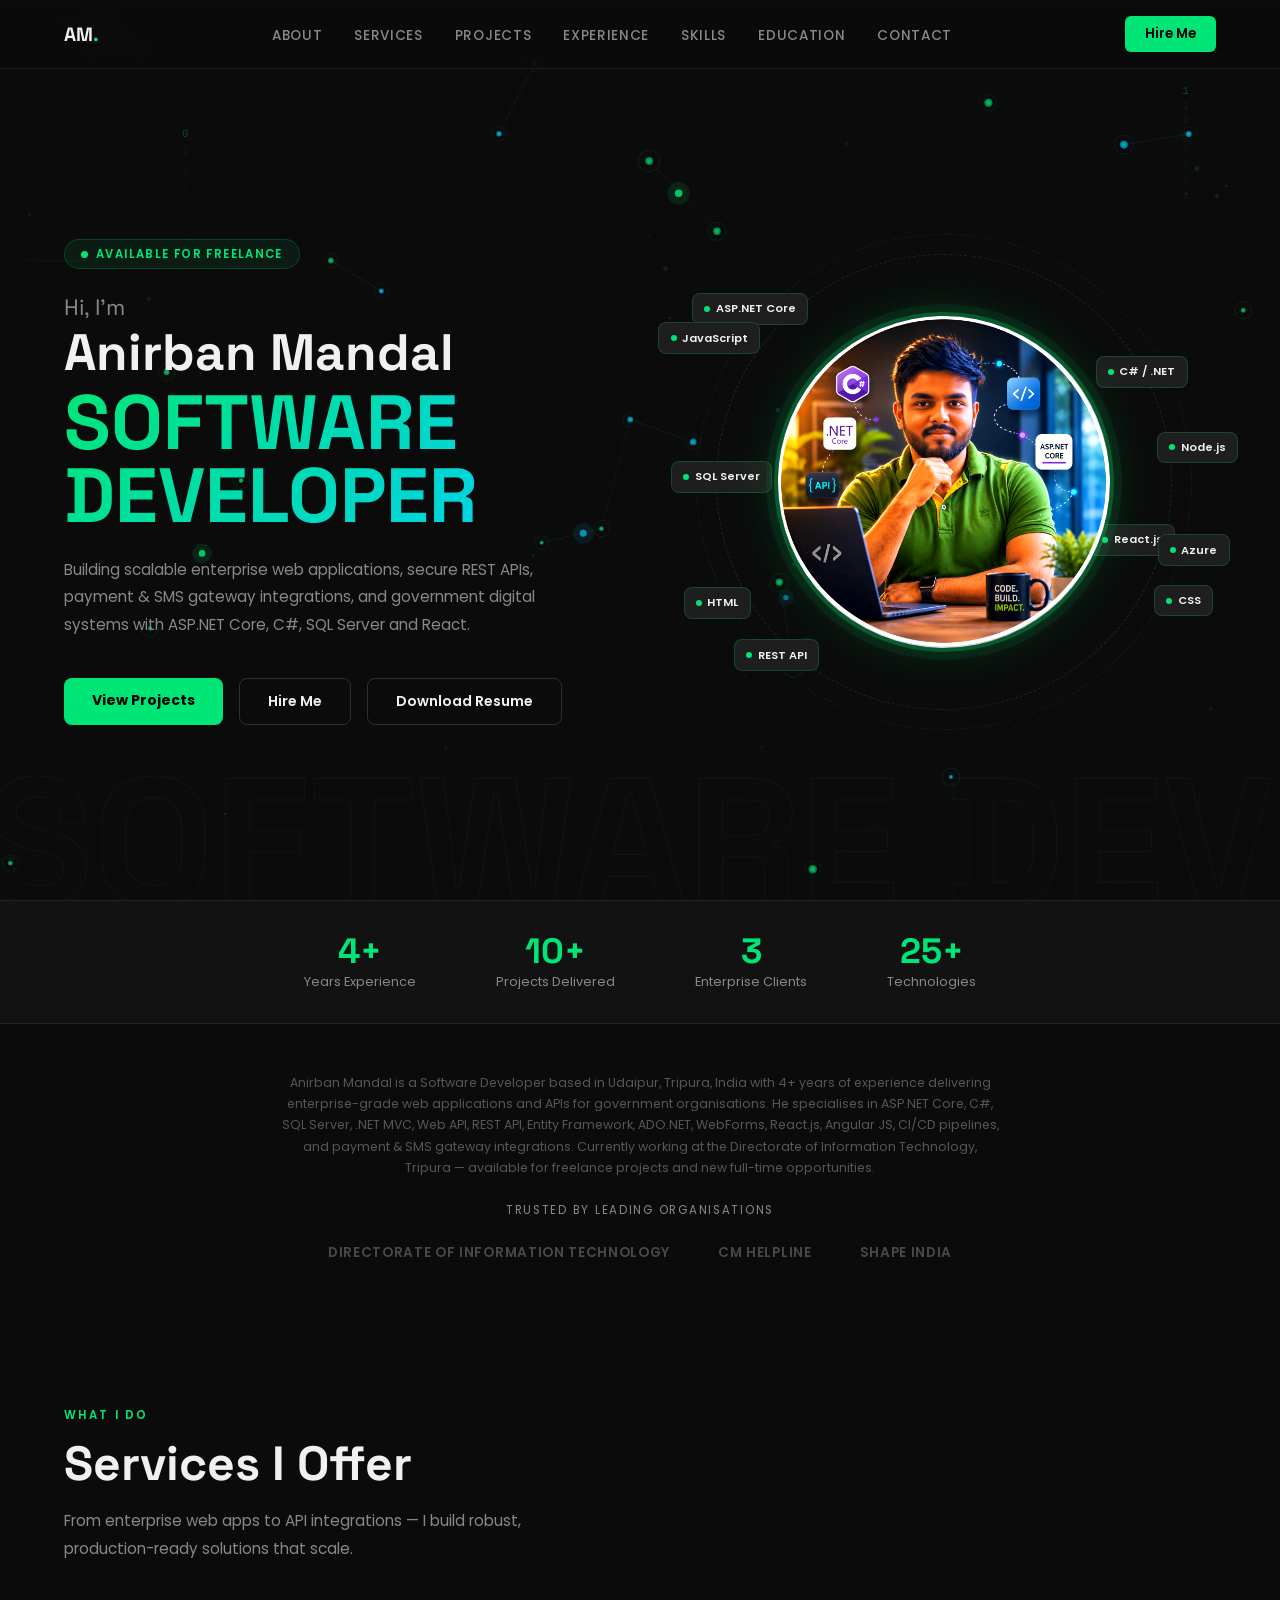
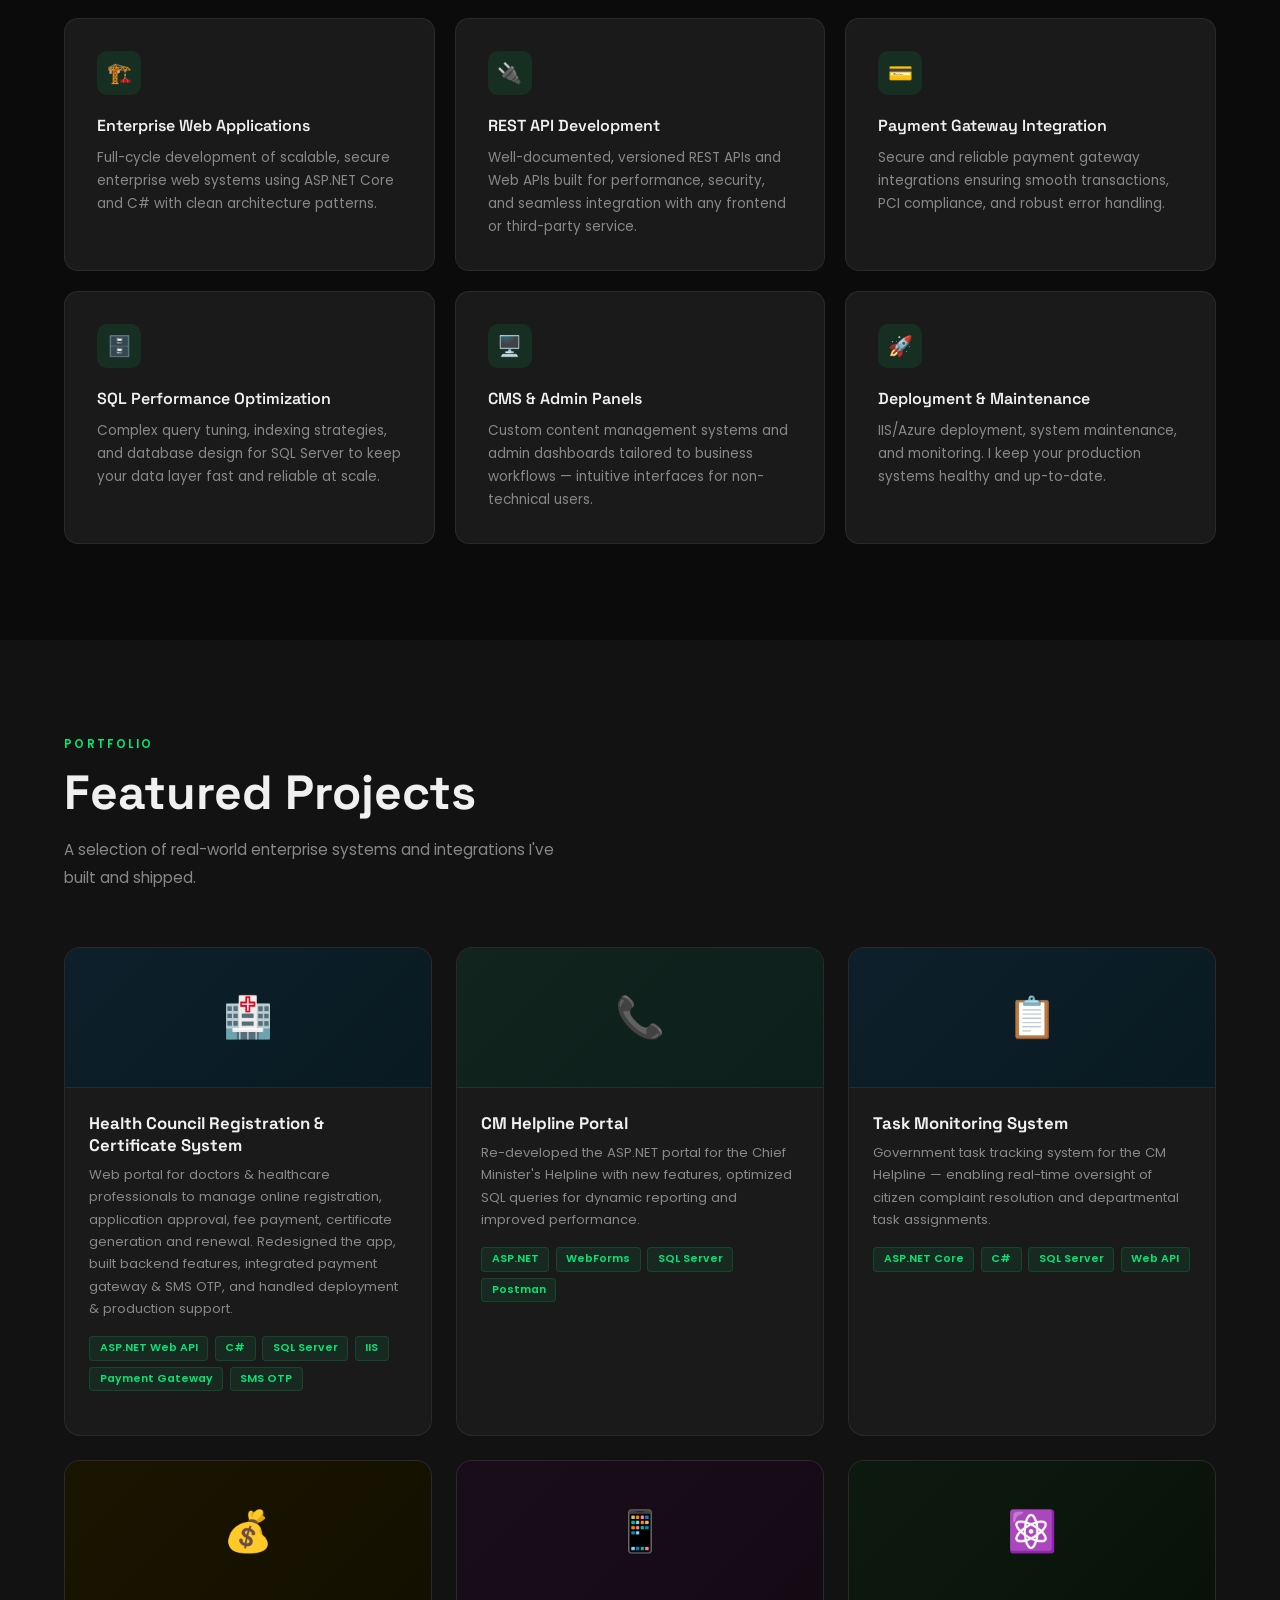
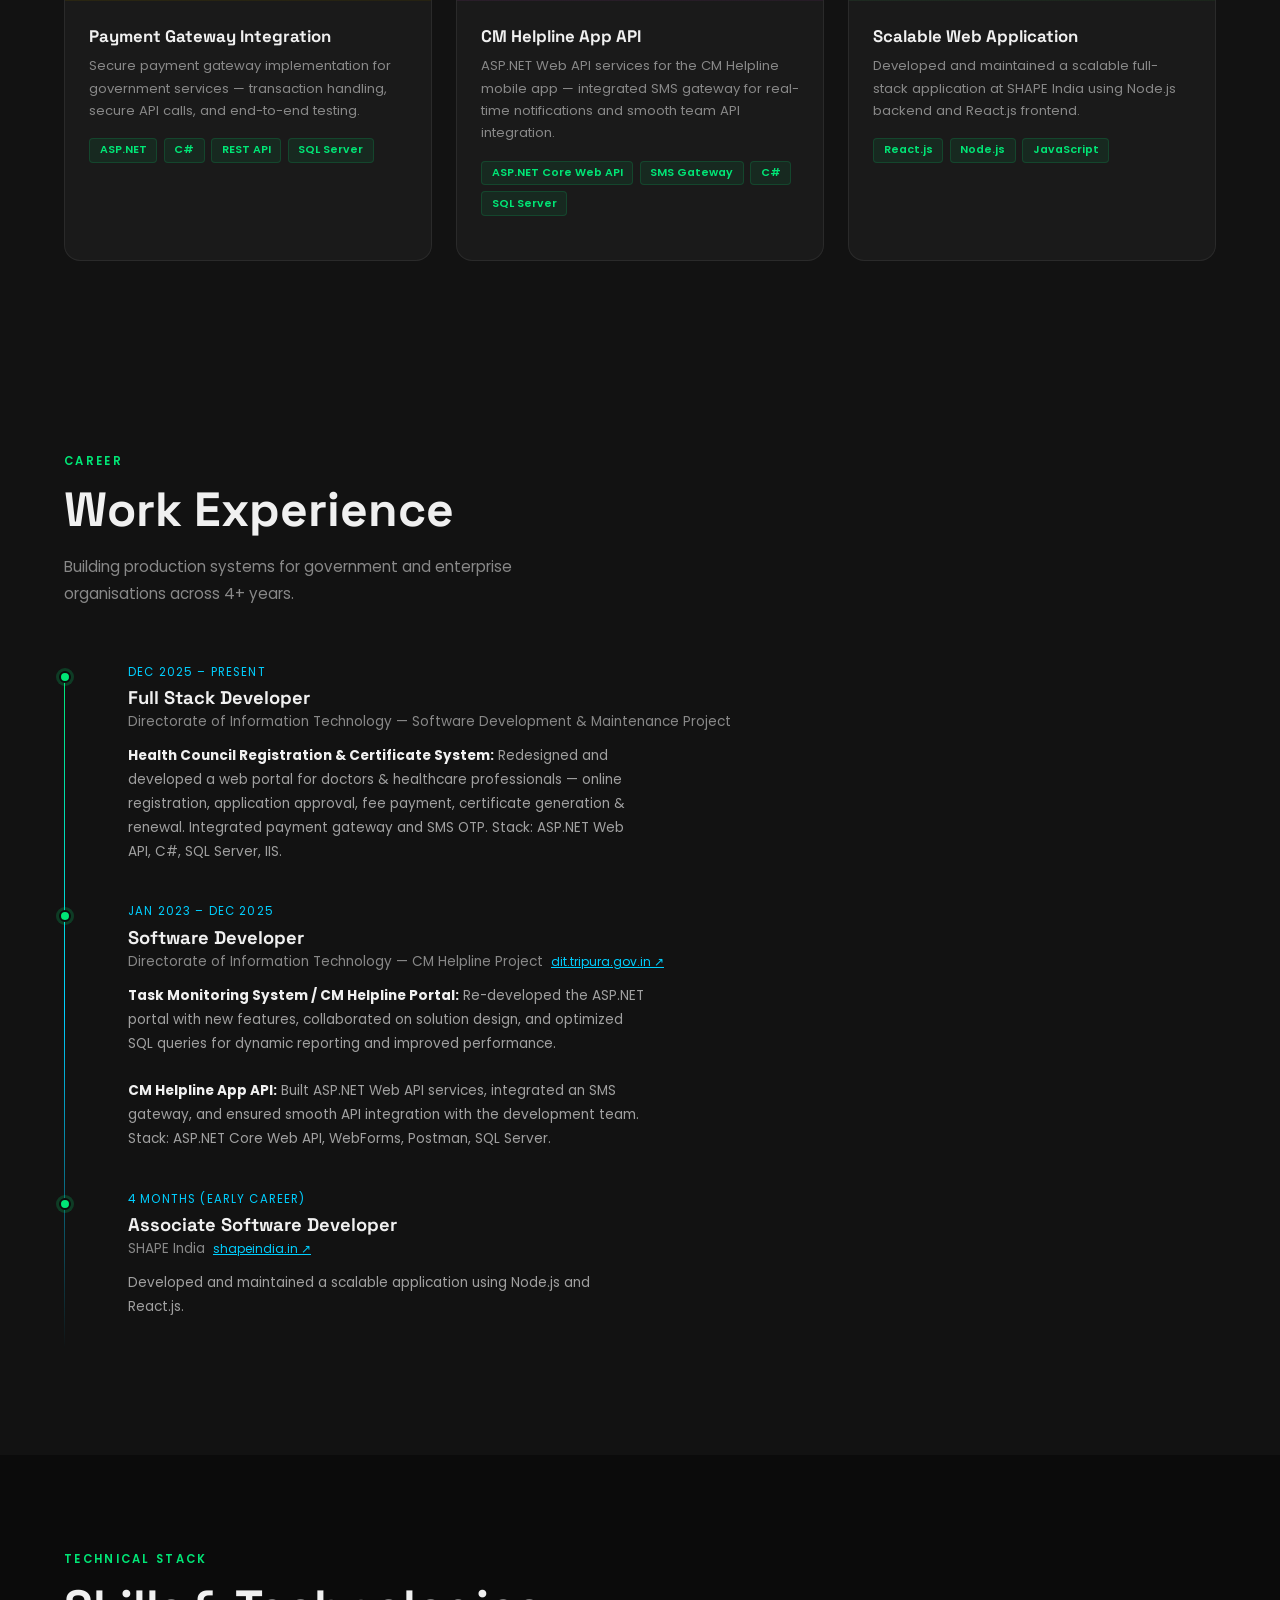
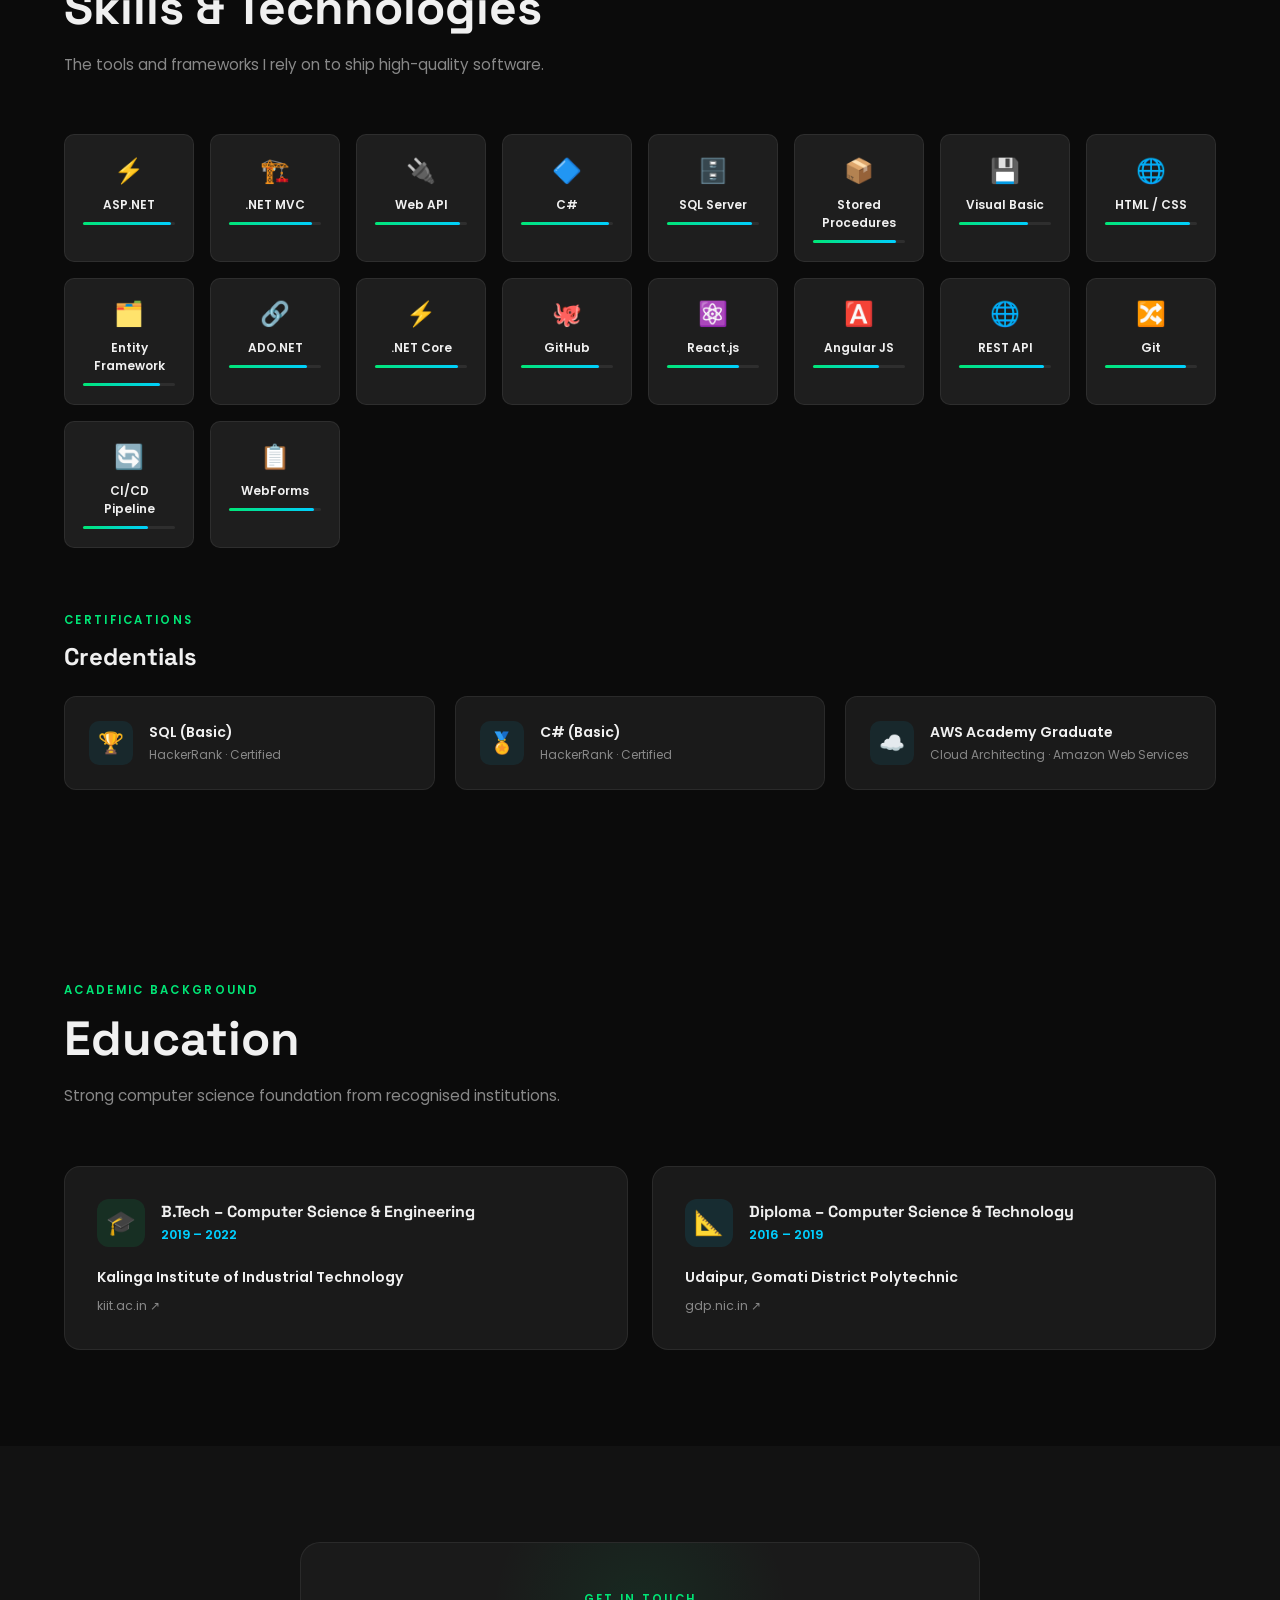
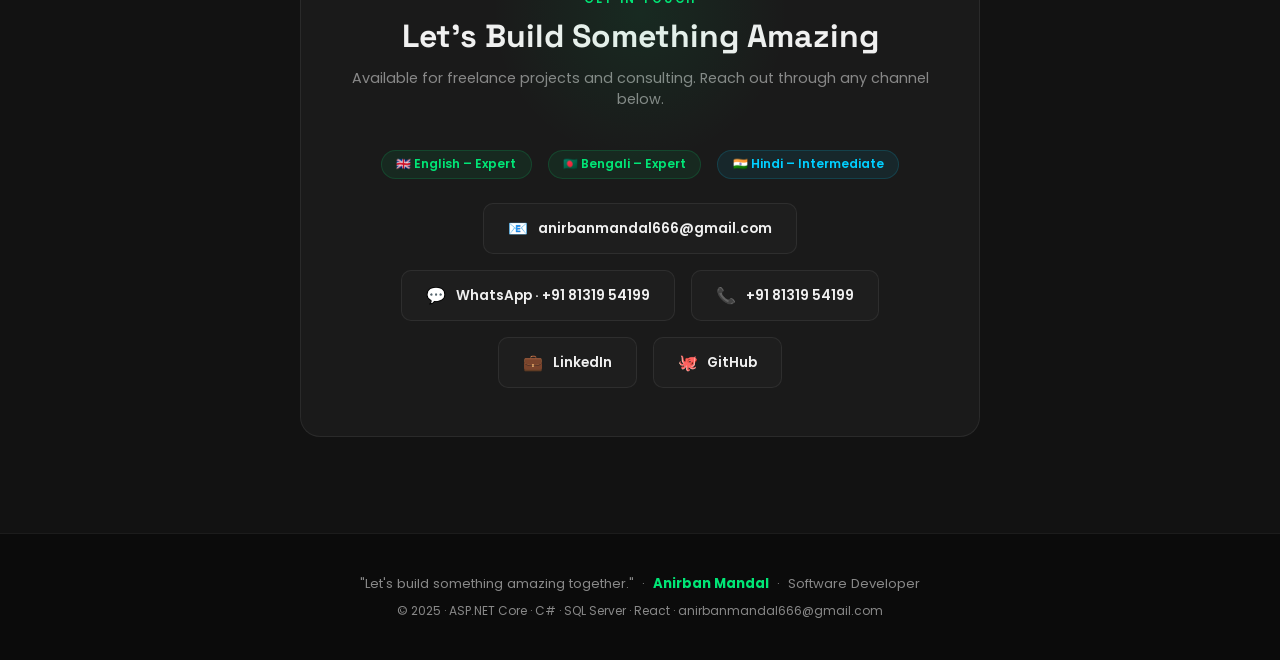
==== commit 0f435d16: "Update index.html" ====
--- a/index.html
+++ b/index.html
@@ -1017,7 +1017,7 @@
       <a href="https://www.linkedin.com/in/anirban-mandal-8aa34a1ba" target="_blank" class="contact-link">
         <span class="icon">💼</span> LinkedIn
       </a>
-      <a href="https://github.com" target="_blank" class="contact-link">
+      <a href="https://github.com/anirbanProject" target="_blank" class="contact-link">
         <span class="icon">🐙</span> GitHub
       </a>
     </div>
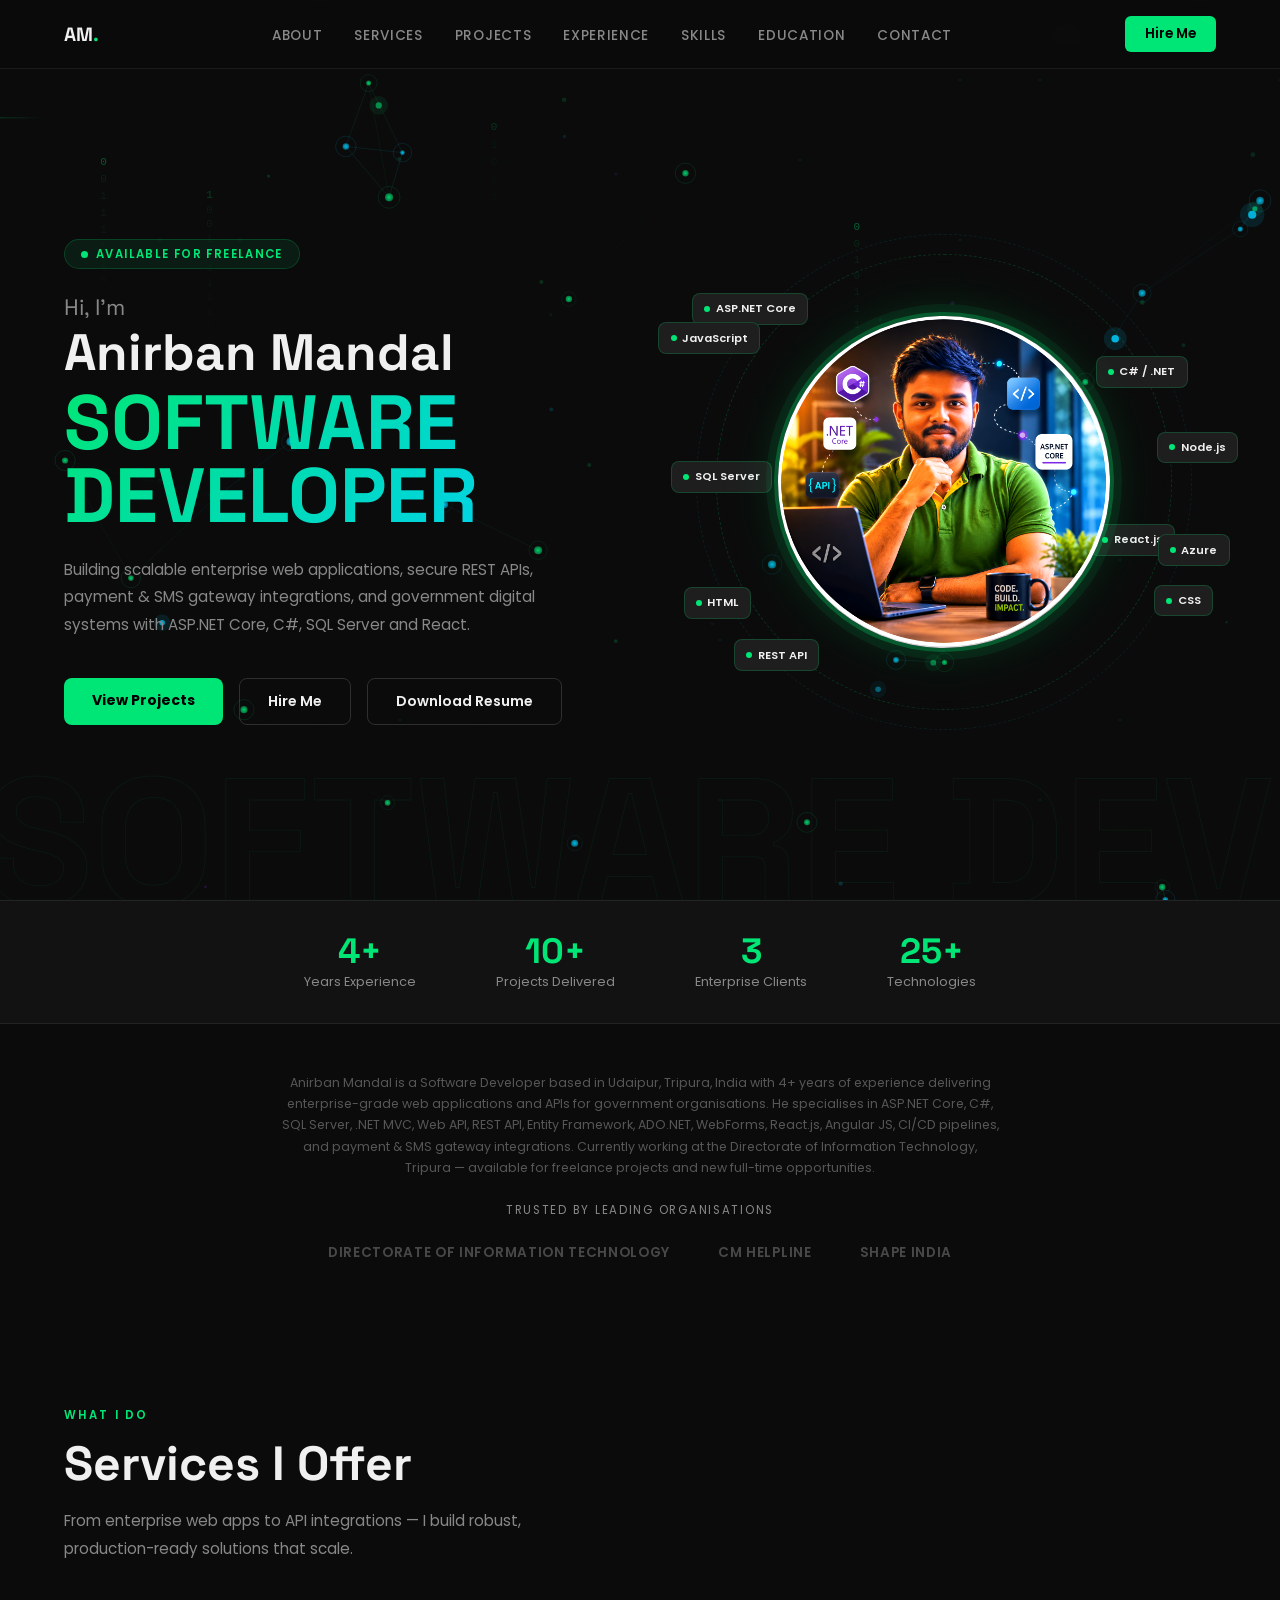
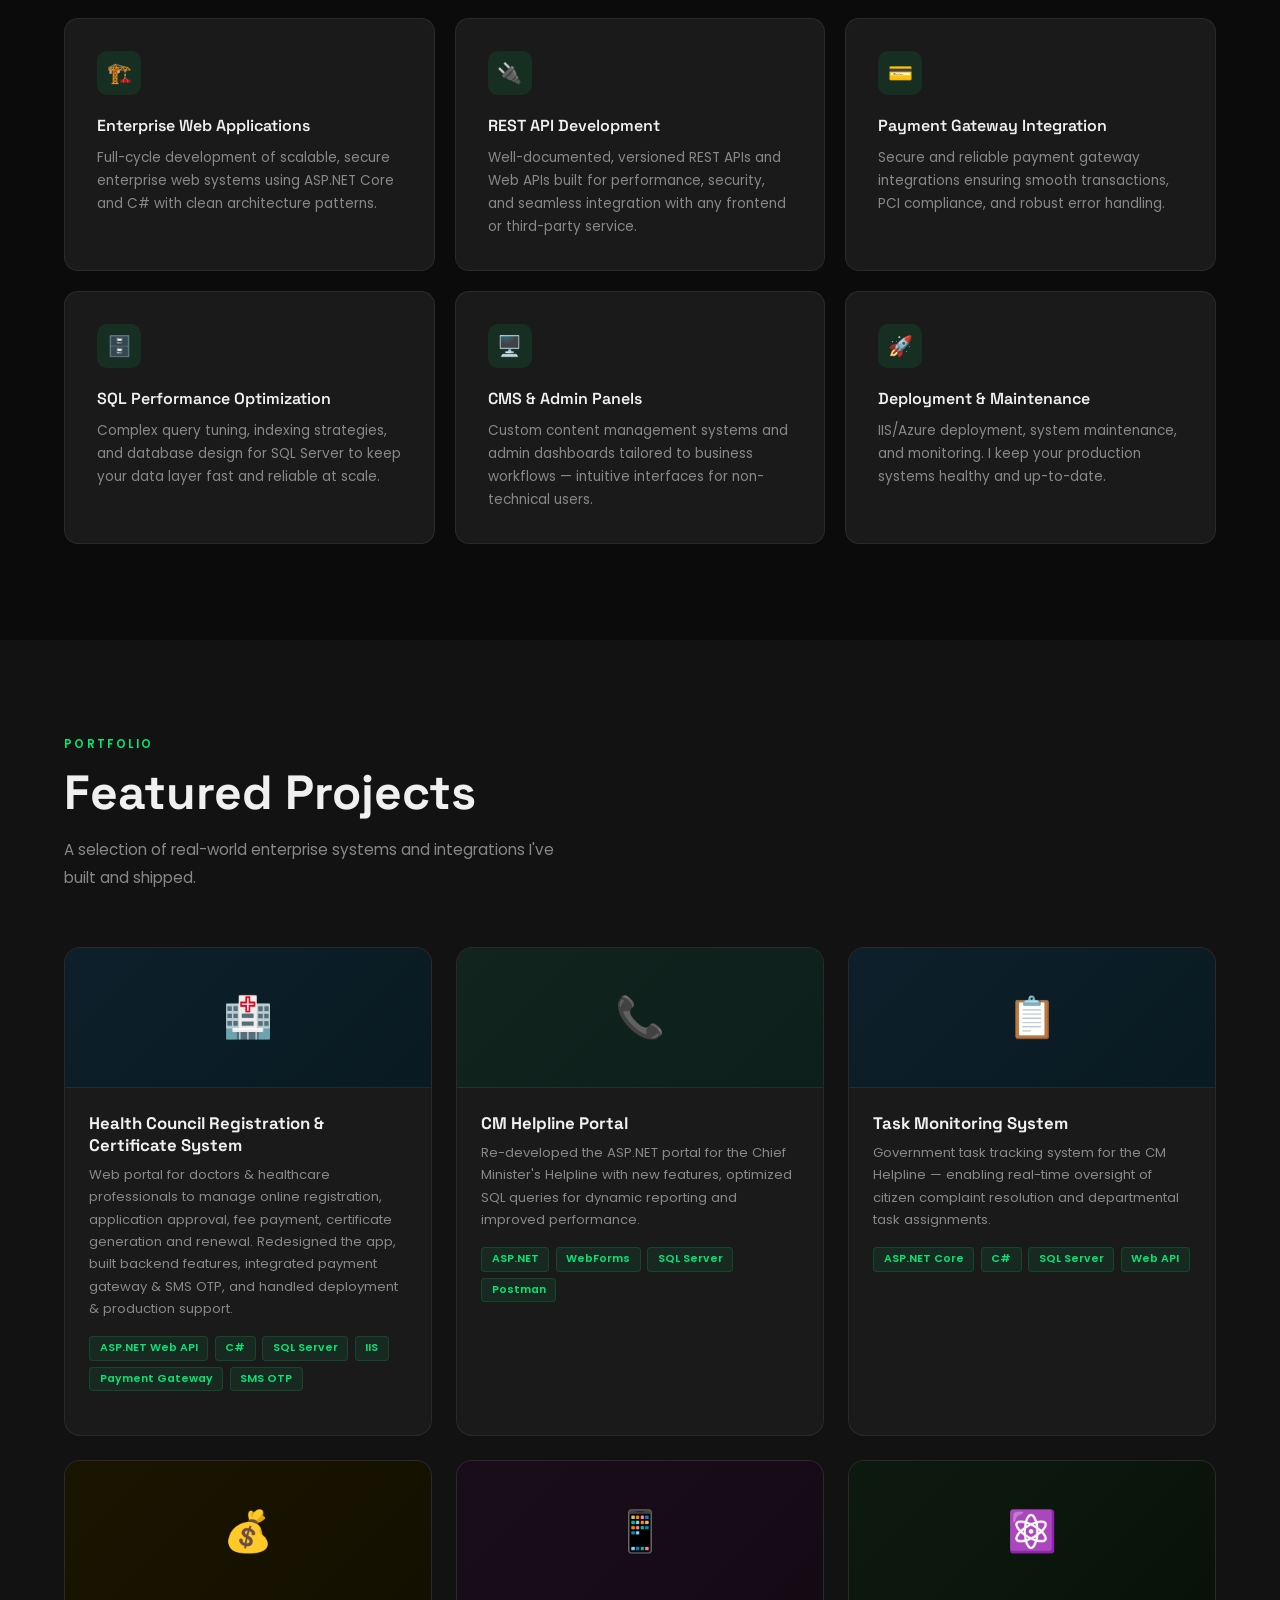
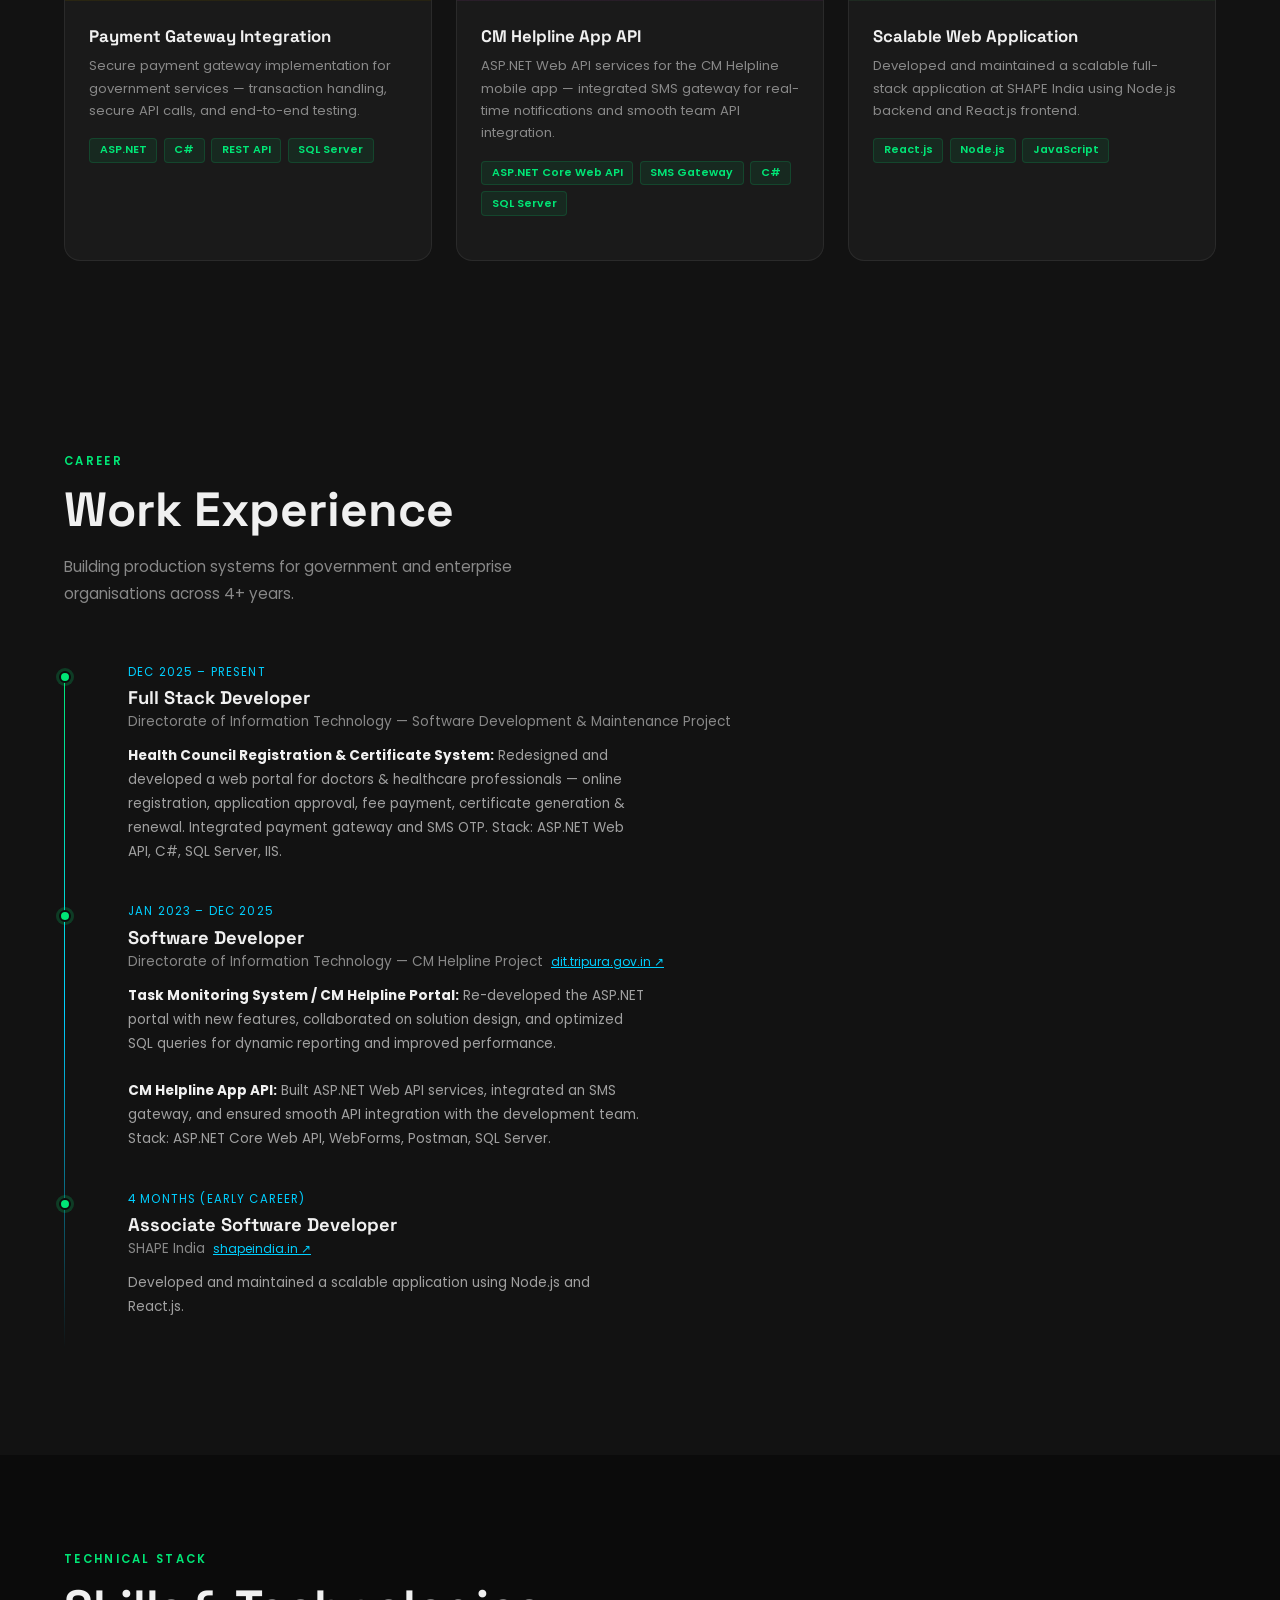
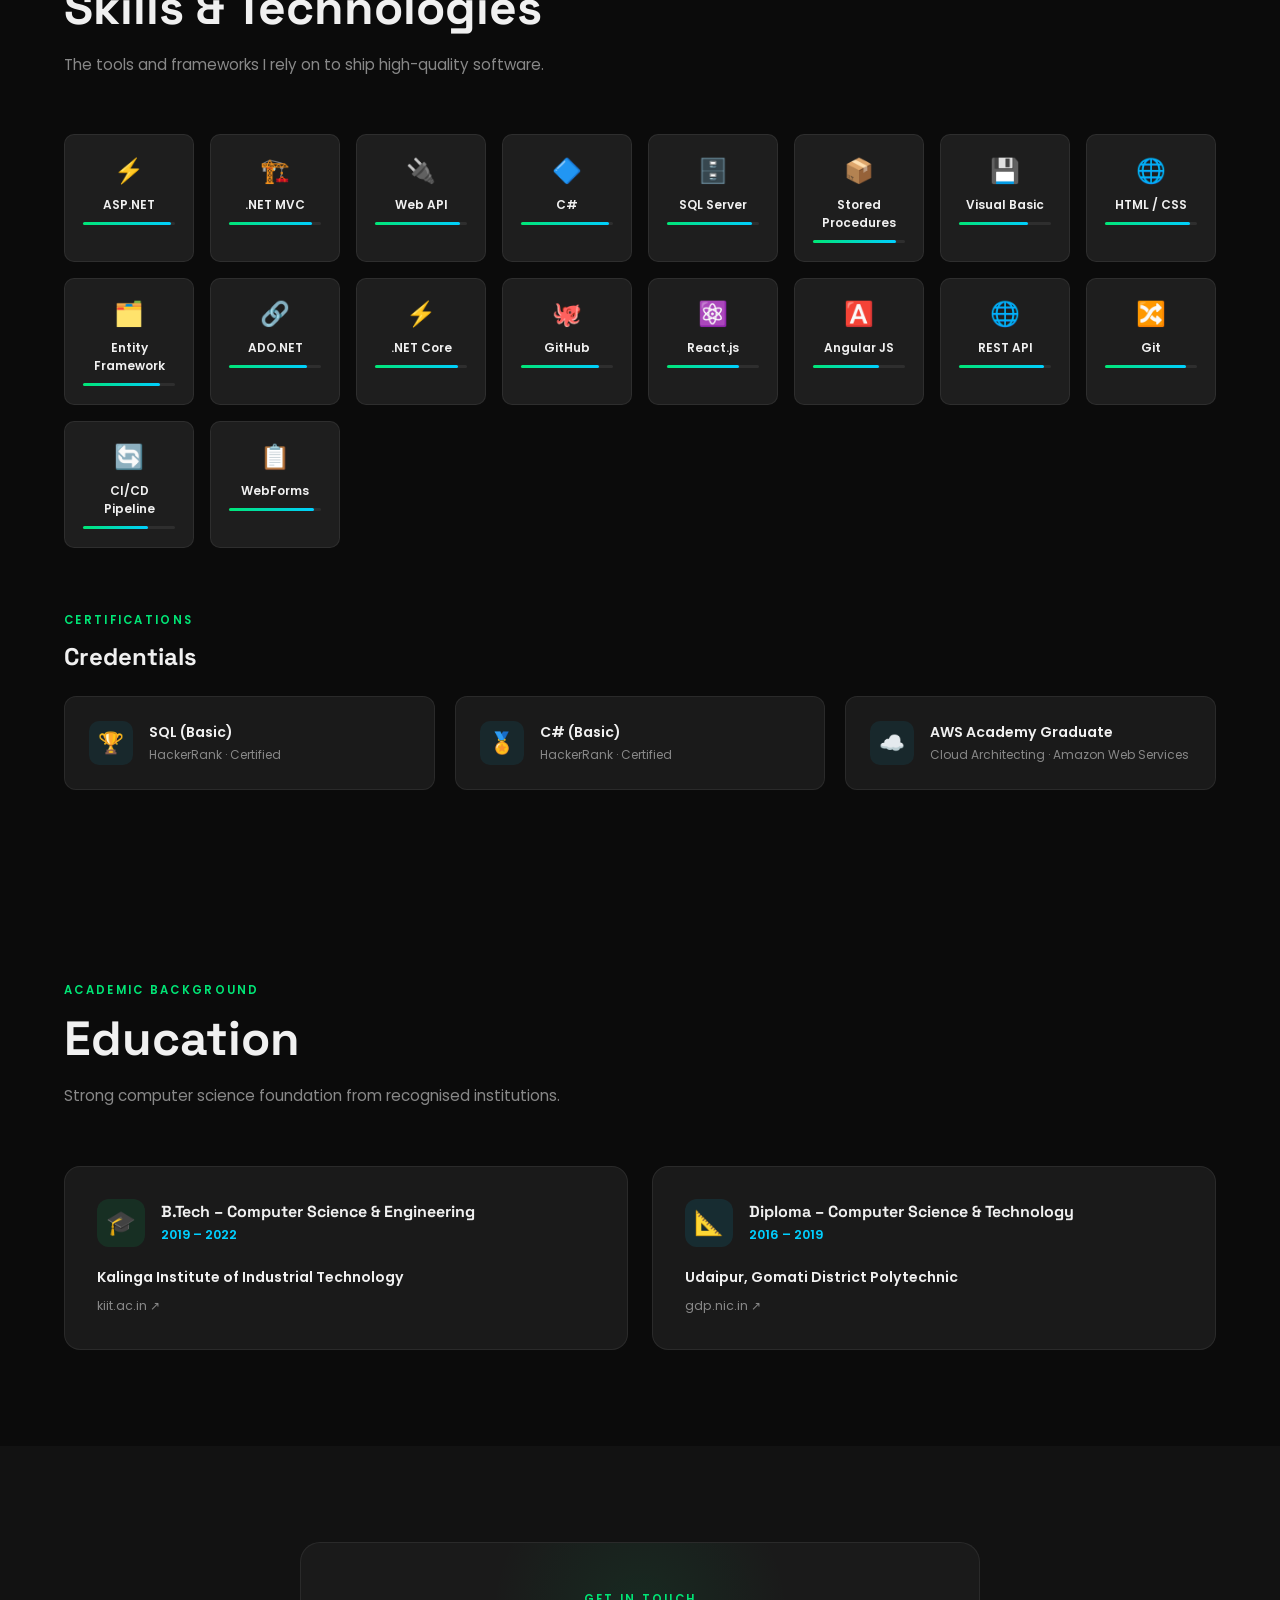
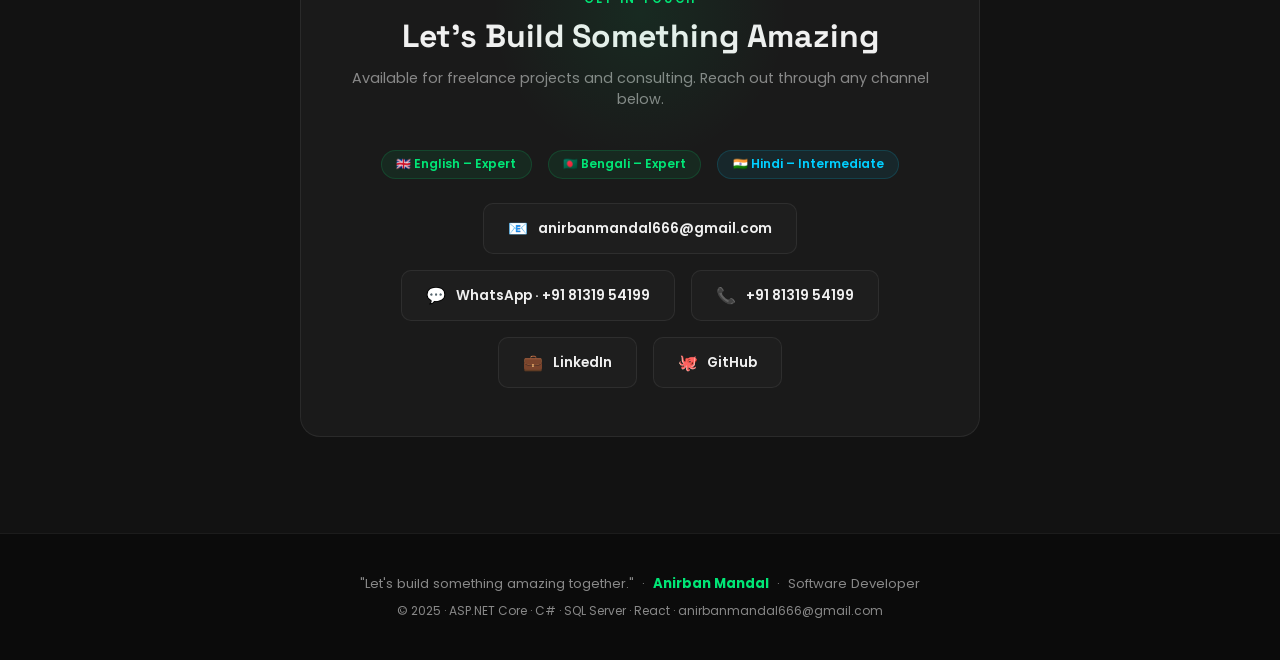
==== commit 72983d55: "Update index.html" ====
--- a/index.html
+++ b/index.html
@@ -56,7 +56,7 @@
       },
       "sameAs": [
         "https://www.linkedin.com/in/anirban-mandal-8aa34a1ba",
-        "https://github.com"
+        "https://github.com/anirbanProject"
       ],
       "knowsAbout": [
         "ASP.NET Core", "C#", ".NET MVC", "Web API", "REST API",
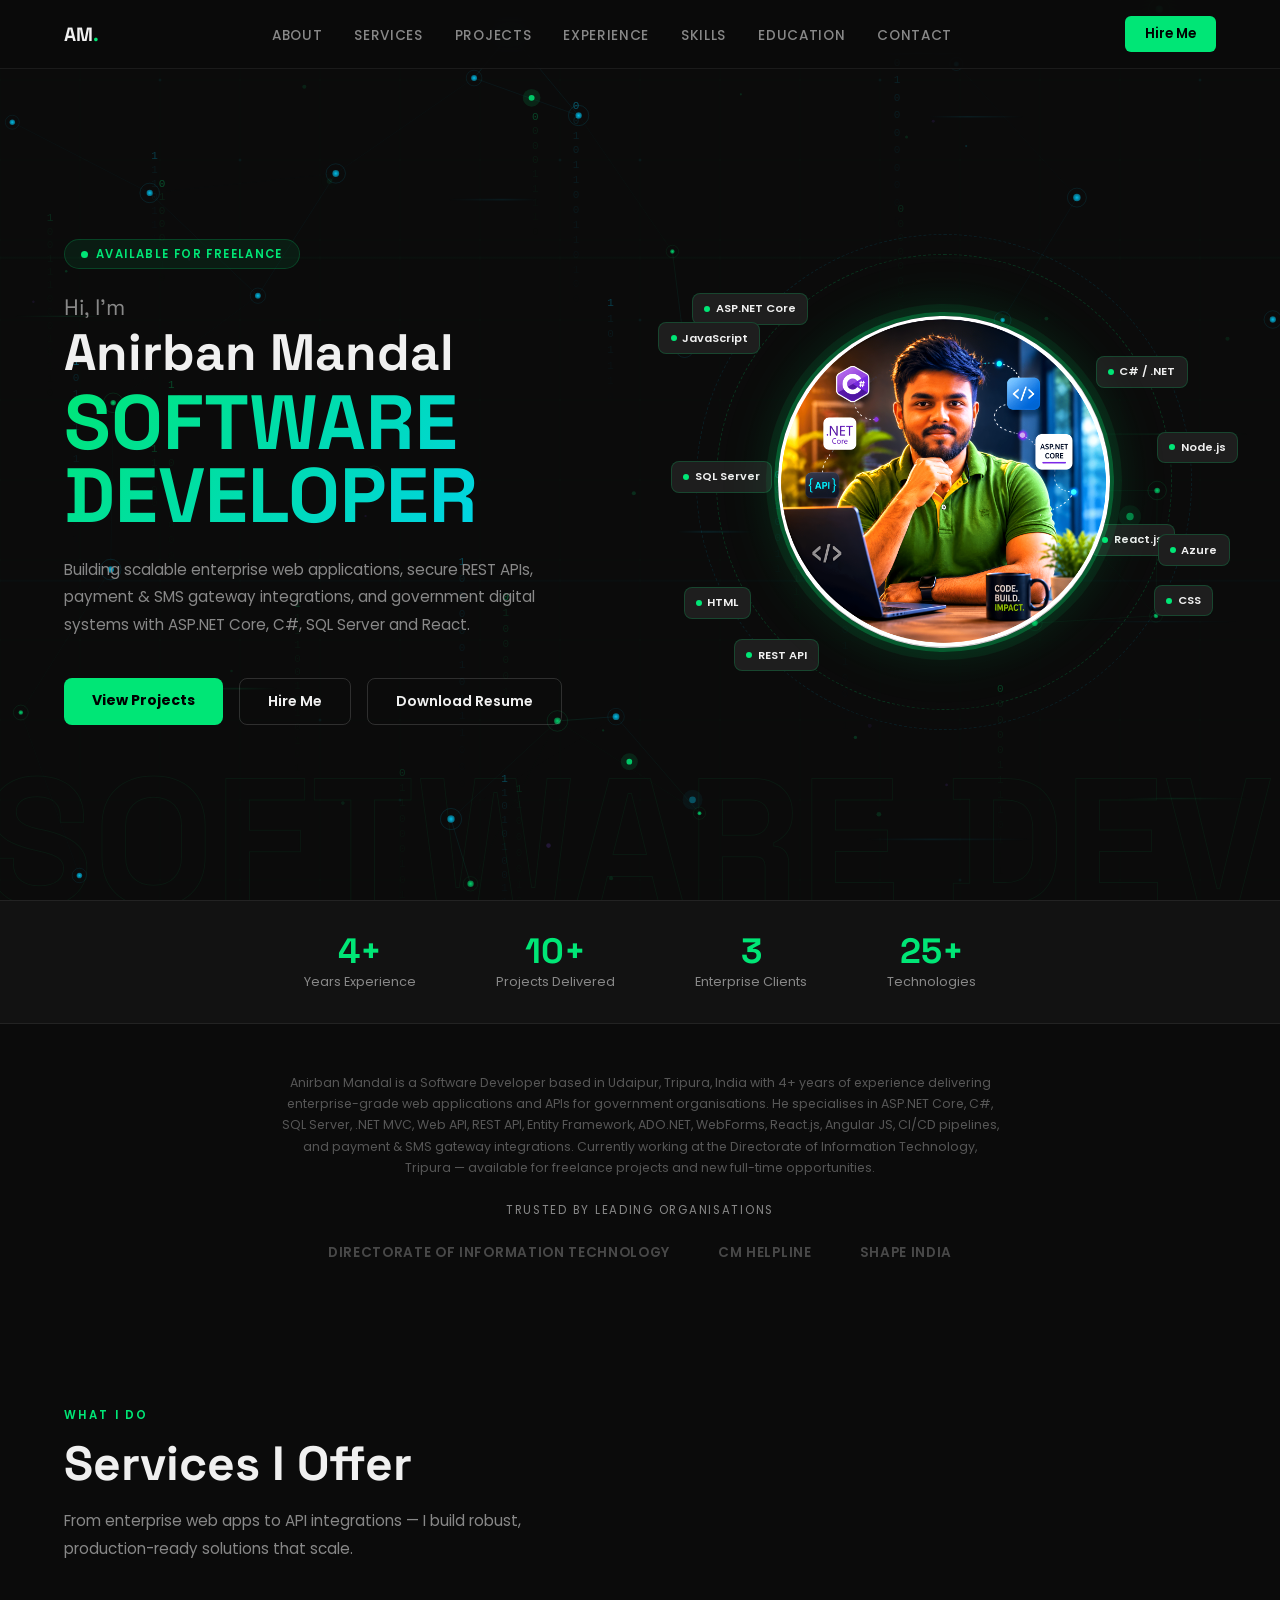
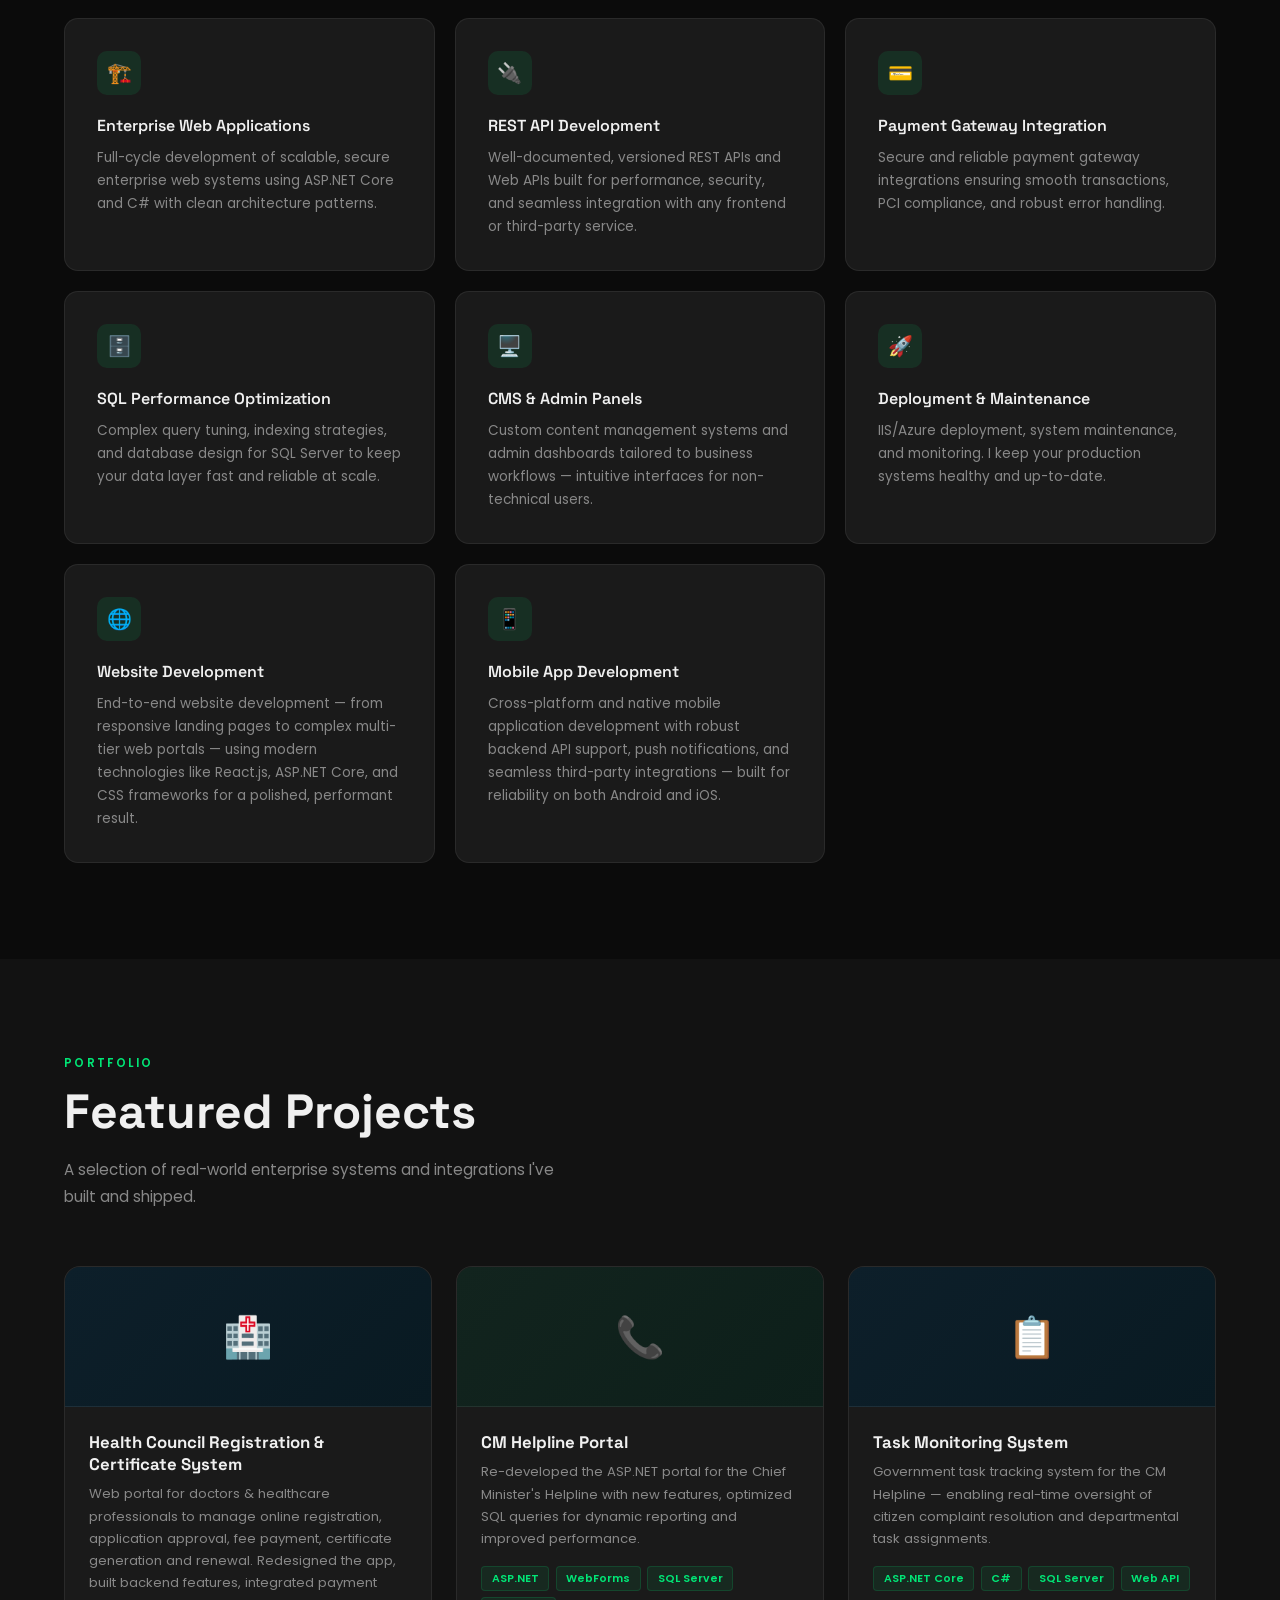
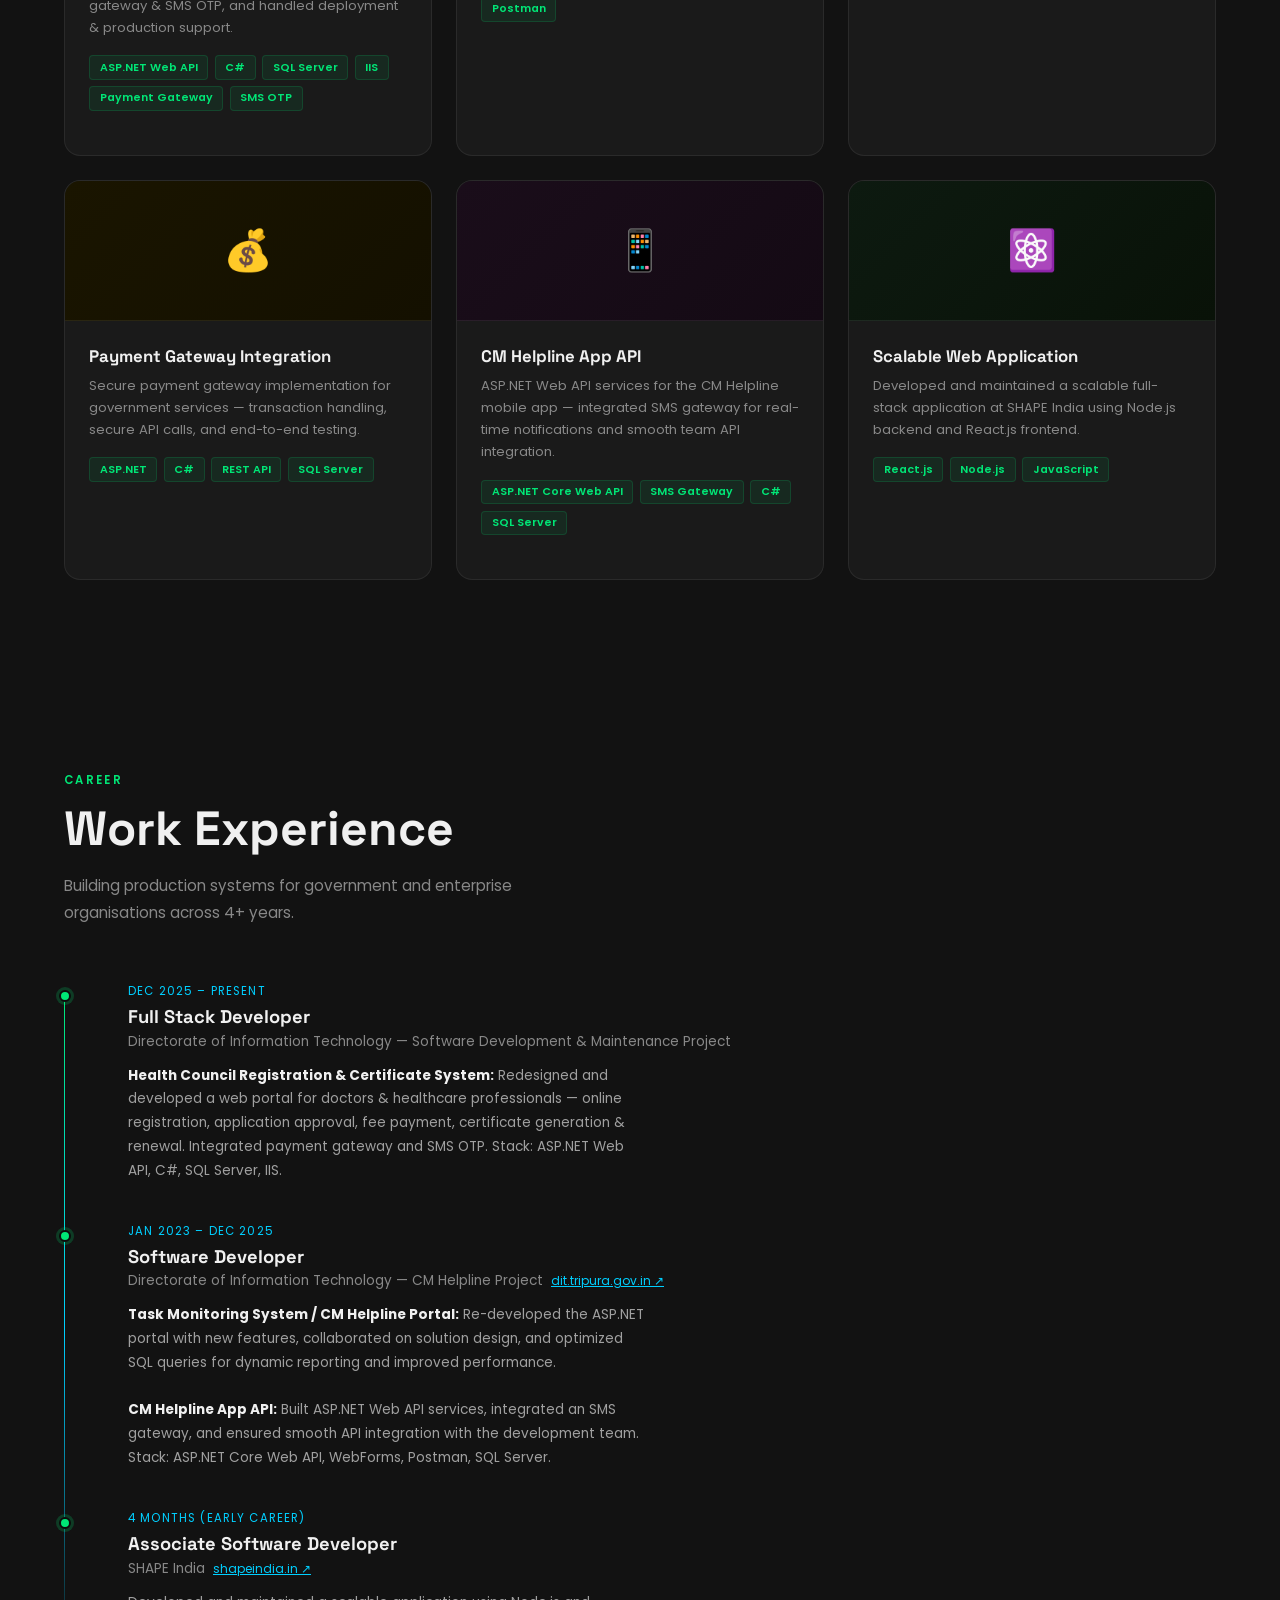
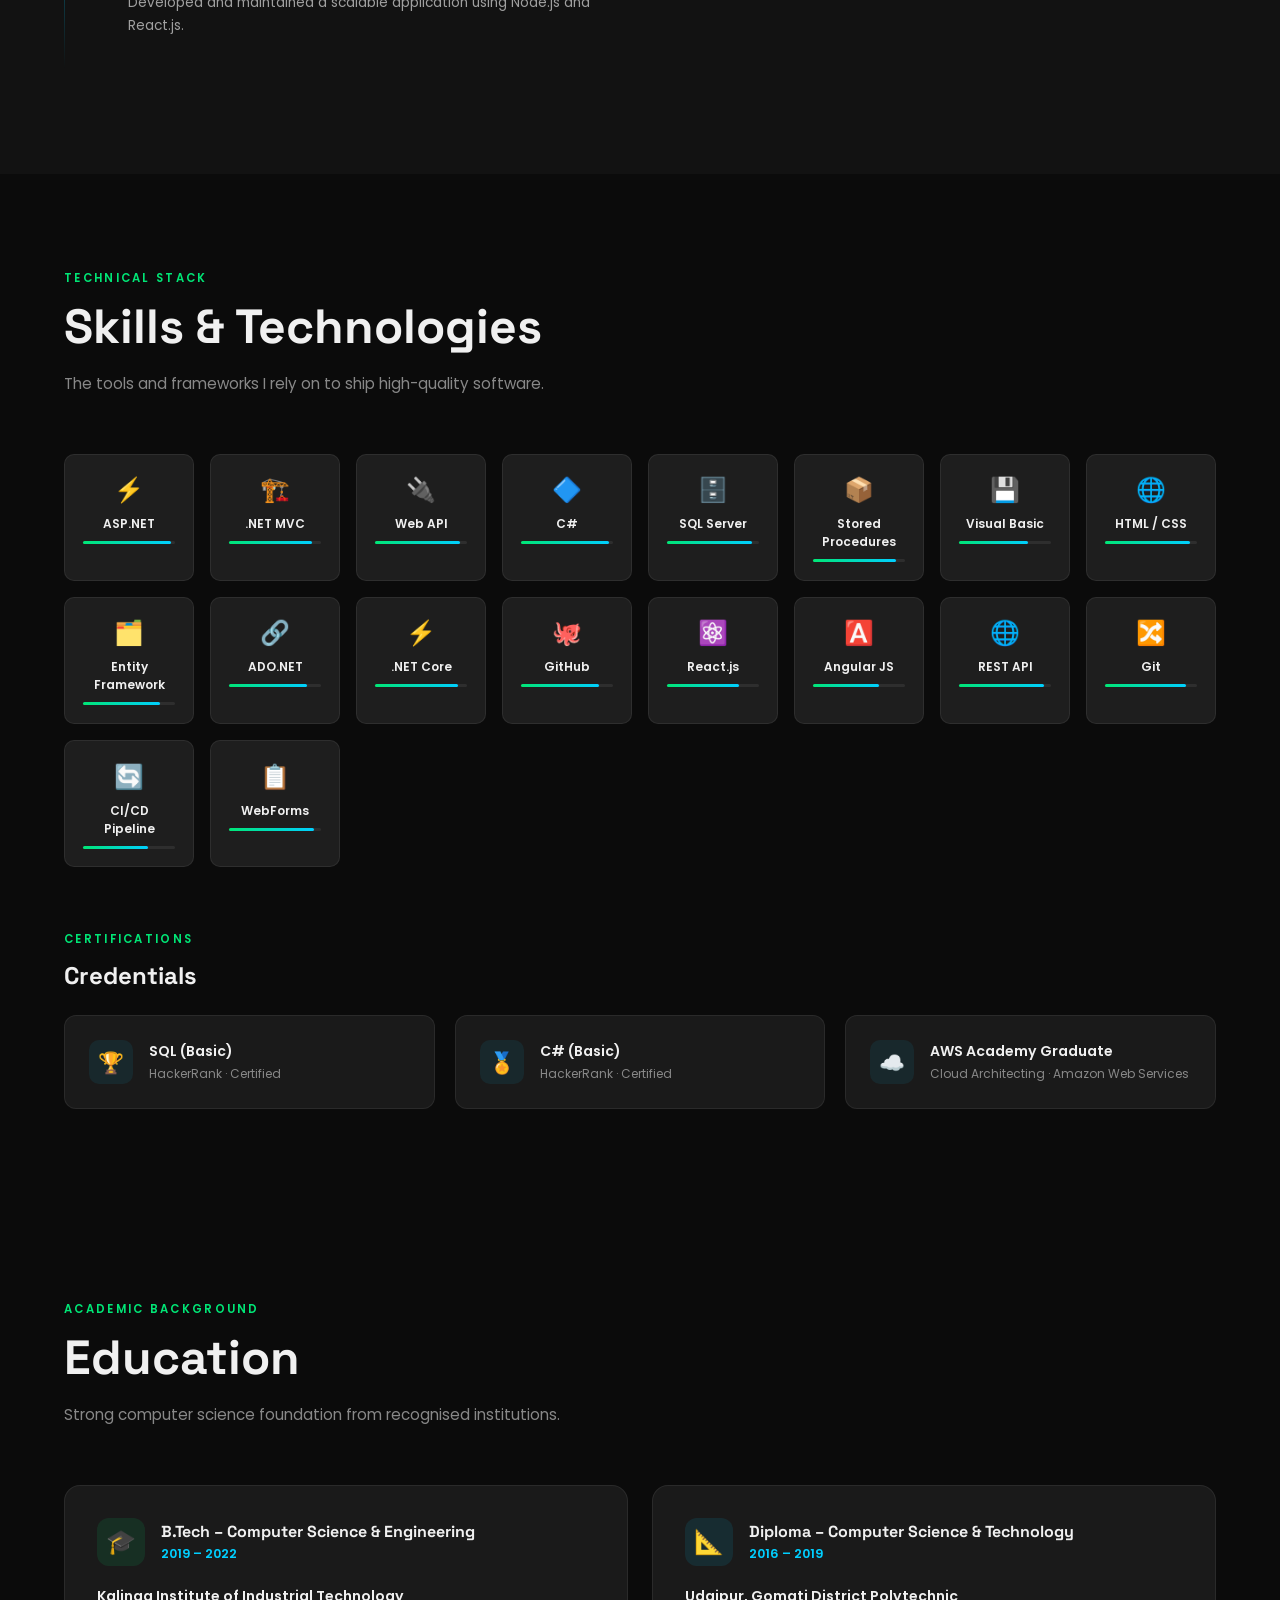
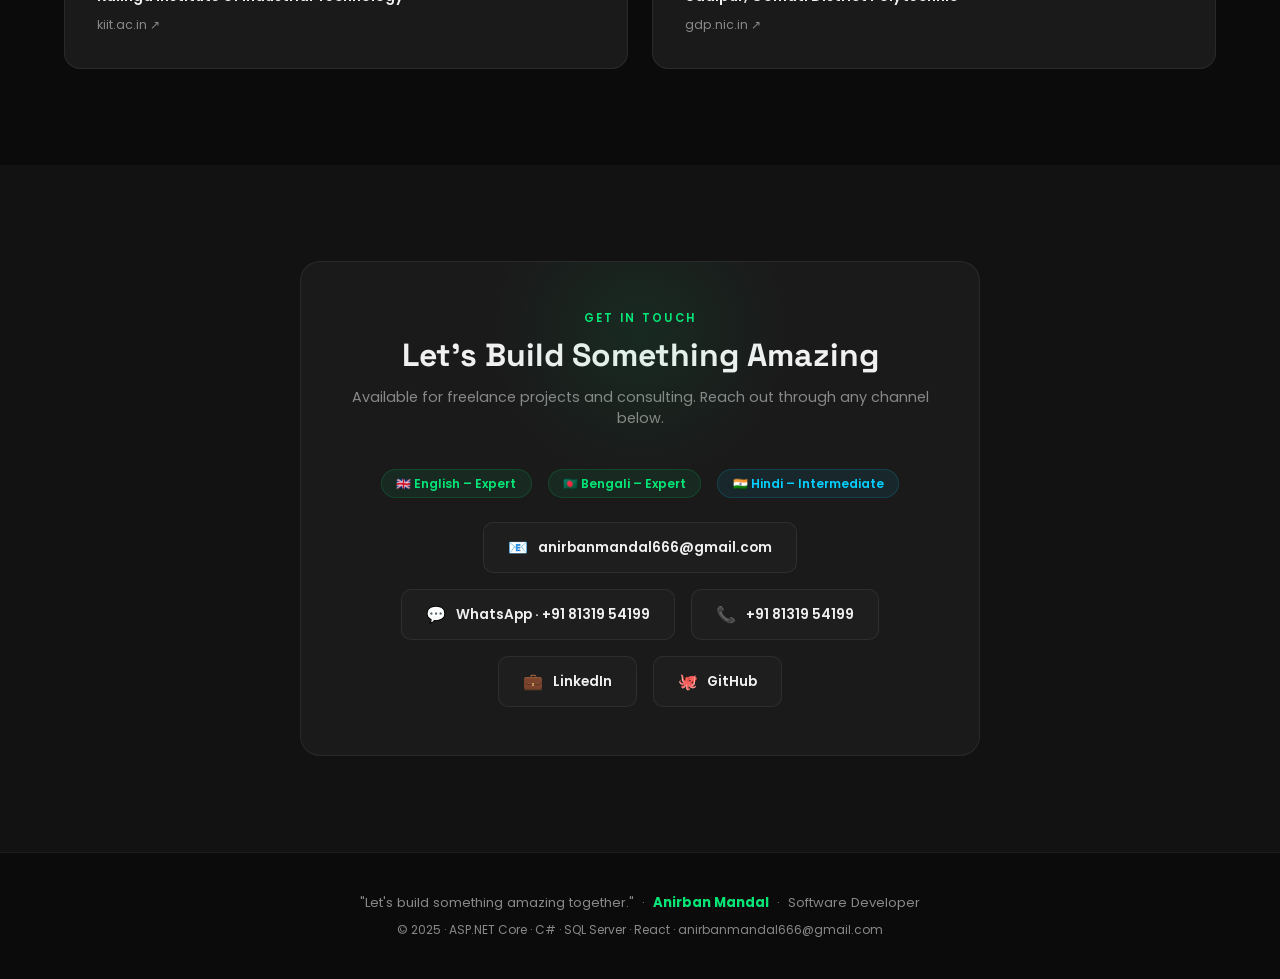
==== commit 31d4e09e: "Update index.html" ====
--- a/index.html
+++ b/index.html
@@ -35,91 +35,91 @@
 
 <!-- ═══ STRUCTURED DATA – Person + Website ══════════════════════════════ -->
 <script type="application/ld+json">
-{
-  "@context": "https://schema.org",
-  "@graph": [
     {
-      "@type": "Person",
-      "@id": "https://anirbanmandal.dev/#person",
-      "name": "Anirban Mandal",
-      "jobTitle": "Software Developer",
-      "description": "Software Developer with 4+ years of experience building scalable enterprise web applications, REST APIs, and government digital systems using ASP.NET Core, C#, SQL Server, and React.js.",
-      "url": "https://anirbanmandal.dev/",
-      "image": "https://anirbanmandal.dev/avatar.png",
-      "email": "anirbanmandal666@gmail.com",
-      "telephone": "+918131954199",
-      "address": {
-        "@type": "PostalAddress",
-        "addressLocality": "Udaipur",
-        "addressRegion": "Tripura",
-        "addressCountry": "IN"
-      },
-      "sameAs": [
-        "https://www.linkedin.com/in/anirban-mandal-8aa34a1ba",
-        "https://github.com/anirbanProject"
-      ],
-      "knowsAbout": [
-        "ASP.NET Core", "C#", ".NET MVC", "Web API", "REST API",
-        "SQL Server", "Stored Procedures", "Entity Framework", "ADO.NET",
-        "React.js", "Angular JS", "JavaScript", "HTML", "CSS",
-        "WebForms", "Visual Basic", ".NET Core", "CI/CD Pipeline",
-        "Payment Gateway Integration", "SMS Gateway Integration",
-        "GitHub", "Git", "Windows IIS", "Azure"
-      ],
-      "hasCredential": [
+      "@context": "https://schema.org",
+      "@graph": [
         {
-          "@type": "EducationalOccupationalCredential",
-          "name": "SQL (Basic)",
-          "credentialCategory": "Certificate",
-          "recognizedBy": { "@type": "Organization", "name": "HackerRank" }
+          "@type": "Person",
+          "@id": "https://anirbanmandal.dev/#person",
+          "name": "Anirban Mandal",
+          "jobTitle": "Software Developer",
+          "description": "Software Developer with 4+ years of experience building scalable enterprise web applications, REST APIs, and government digital systems using ASP.NET Core, C#, SQL Server, and React.js.",
+          "url": "https://anirbanmandal.dev/",
+          "image": "https://anirbanmandal.dev/avatar.png",
+          "email": "anirbanmandal666@gmail.com",
+          "telephone": "+918131954199",
+          "address": {
+            "@type": "PostalAddress",
+            "addressLocality": "Udaipur",
+            "addressRegion": "Tripura",
+            "addressCountry": "IN"
+          },
+          "sameAs": [
+            "https://www.linkedin.com/in/anirban-mandal-8aa34a1ba",
+            "https://github.com/anirbanProject"
+          ],
+          "knowsAbout": [
+            "ASP.NET Core", "C#", ".NET MVC", "Web API", "REST API",
+            "SQL Server", "Stored Procedures", "Entity Framework", "ADO.NET",
+            "React.js", "Angular JS", "JavaScript", "HTML", "CSS",
+            "WebForms", "Visual Basic", ".NET Core", "CI/CD Pipeline",
+            "Payment Gateway Integration", "SMS Gateway Integration",
+            "GitHub", "Git", "Windows IIS", "Azure"
+          ],
+          "hasCredential": [
+            {
+              "@type": "EducationalOccupationalCredential",
+              "name": "SQL (Basic)",
+              "credentialCategory": "Certificate",
+              "recognizedBy": { "@type": "Organization", "name": "HackerRank" }
+            },
+            {
+              "@type": "EducationalOccupationalCredential",
+              "name": "C# (Basic)",
+              "credentialCategory": "Certificate",
+              "recognizedBy": { "@type": "Organization", "name": "HackerRank" }
+            },
+            {
+              "@type": "EducationalOccupationalCredential",
+              "name": "AWS Academy Graduate – Cloud Architecting",
+              "credentialCategory": "Certificate",
+              "recognizedBy": { "@type": "Organization", "name": "Amazon Web Services" }
+            }
+          ],
+          "alumniOf": [
+            {
+              "@type": "CollegeOrUniversity",
+              "name": "Kalinga Institute of Industrial Technology",
+              "url": "https://kiit.ac.in/"
+            },
+            {
+              "@type": "EducationalOrganization",
+              "name": "Udaipur, Gomati District Polytechnic",
+              "url": "https://gdp.nic.in/"
+            }
+          ],
+          "worksFor": {
+            "@type": "Organization",
+            "name": "Directorate of Information Technology, Tripura",
+            "url": "https://dit.tripura.gov.in/"
+          }
         },
         {
-          "@type": "EducationalOccupationalCredential",
-          "name": "C# (Basic)",
-          "credentialCategory": "Certificate",
-          "recognizedBy": { "@type": "Organization", "name": "HackerRank" }
+          "@type": "WebSite",
+          "@id": "https://anirbanmandal.dev/#website",
+          "url": "https://anirbanmandal.dev/",
+          "name": "Anirban Mandal — Software Developer Portfolio",
+          "description": "Portfolio of Anirban Mandal, a Software Developer from Tripura, India.",
+          "author": { "@id": "https://anirbanmandal.dev/#person" }
         },
         {
-          "@type": "EducationalOccupationalCredential",
-          "name": "AWS Academy Graduate – Cloud Architecting",
-          "credentialCategory": "Certificate",
-          "recognizedBy": { "@type": "Organization", "name": "Amazon Web Services" }
+          "@type": "ProfilePage",
+          "url": "https://anirbanmandal.dev/",
+          "name": "Anirban Mandal — Software Developer",
+          "mainEntity": { "@id": "https://anirbanmandal.dev/#person" }
         }
-      ],
-      "alumniOf": [
-        {
-          "@type": "CollegeOrUniversity",
-          "name": "Kalinga Institute of Industrial Technology",
-          "url": "https://kiit.ac.in/"
-        },
-        {
-          "@type": "EducationalOrganization",
-          "name": "Udaipur, Gomati District Polytechnic",
-          "url": "https://gdp.nic.in/"
-        }
-      ],
-      "worksFor": {
-        "@type": "Organization",
-        "name": "Directorate of Information Technology, Tripura",
-        "url": "https://dit.tripura.gov.in/"
-      }
-    },
-    {
-      "@type": "WebSite",
-      "@id": "https://anirbanmandal.dev/#website",
-      "url": "https://anirbanmandal.dev/",
-      "name": "Anirban Mandal — Software Developer Portfolio",
-      "description": "Portfolio of Anirban Mandal, a Software Developer from Tripura, India.",
-      "author": { "@id": "https://anirbanmandal.dev/#person" }
-    },
-    {
-      "@type": "ProfilePage",
-      "url": "https://anirbanmandal.dev/",
-      "name": "Anirban Mandal — Software Developer",
-      "mainEntity": { "@id": "https://anirbanmandal.dev/#person" }
+      ]
     }
-  ]
-}
 </script>
 
 <!-- ═══ PERFORMANCE HINTS ════════════════════════════════════════════════ -->
@@ -712,6 +712,16 @@
       <div class="service-icon">🚀</div>
       <div class="service-title">Deployment & Maintenance</div>
       <p class="service-desc">IIS/Azure deployment, system maintenance, and monitoring. I keep your production systems healthy and up-to-date.</p>
+    </div>
+    <div class="service-card">
+      <div class="service-icon">🌐</div>
+      <div class="service-title">Website Development</div>
+      <p class="service-desc">End-to-end website development — from responsive landing pages to complex multi-tier web portals — using modern technologies like React.js, ASP.NET Core, and CSS frameworks for a polished, performant result.</p>
+    </div>
+    <div class="service-card">
+      <div class="service-icon">📱</div>
+      <div class="service-title">Mobile App Development</div>
+      <p class="service-desc">Cross-platform and native mobile application development with robust backend API support, push notifications, and seamless third-party integrations — built for reliability on both Android and iOS.</p>
     </div>
   </div>
 </section>
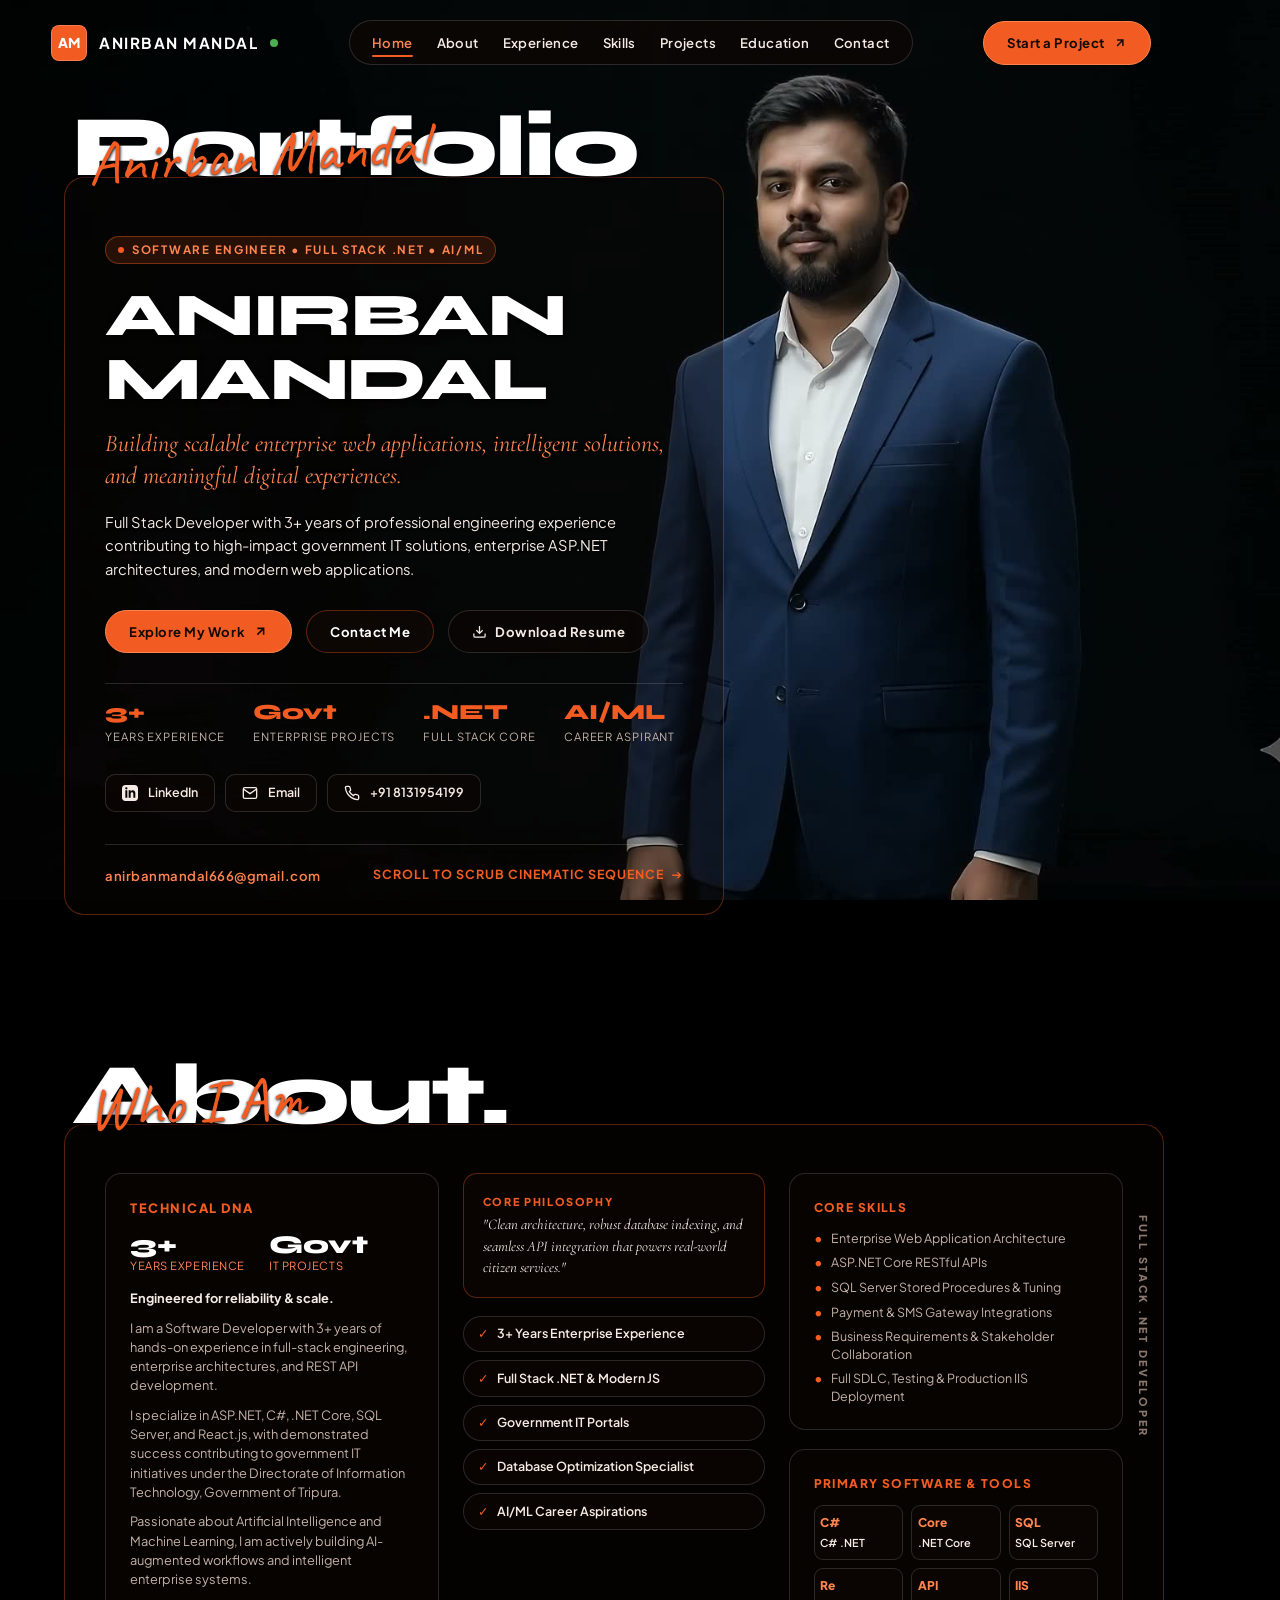
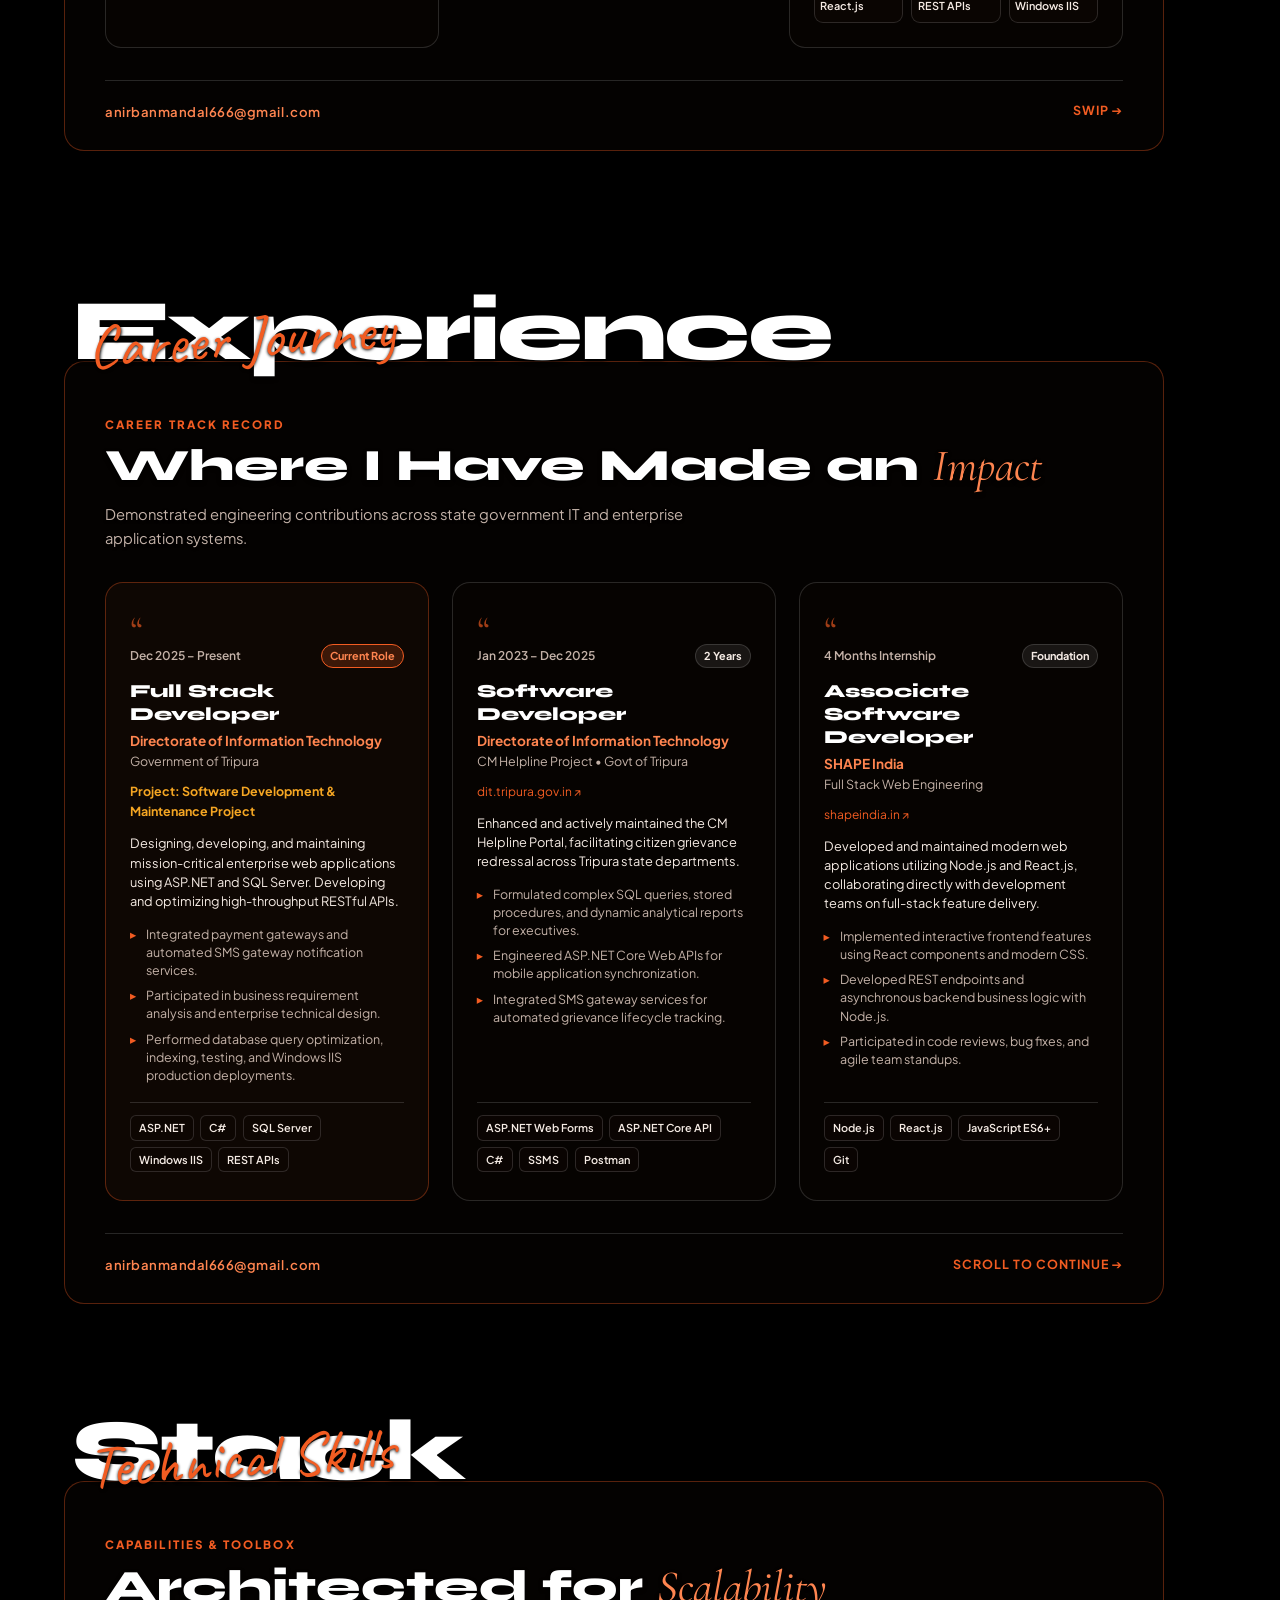
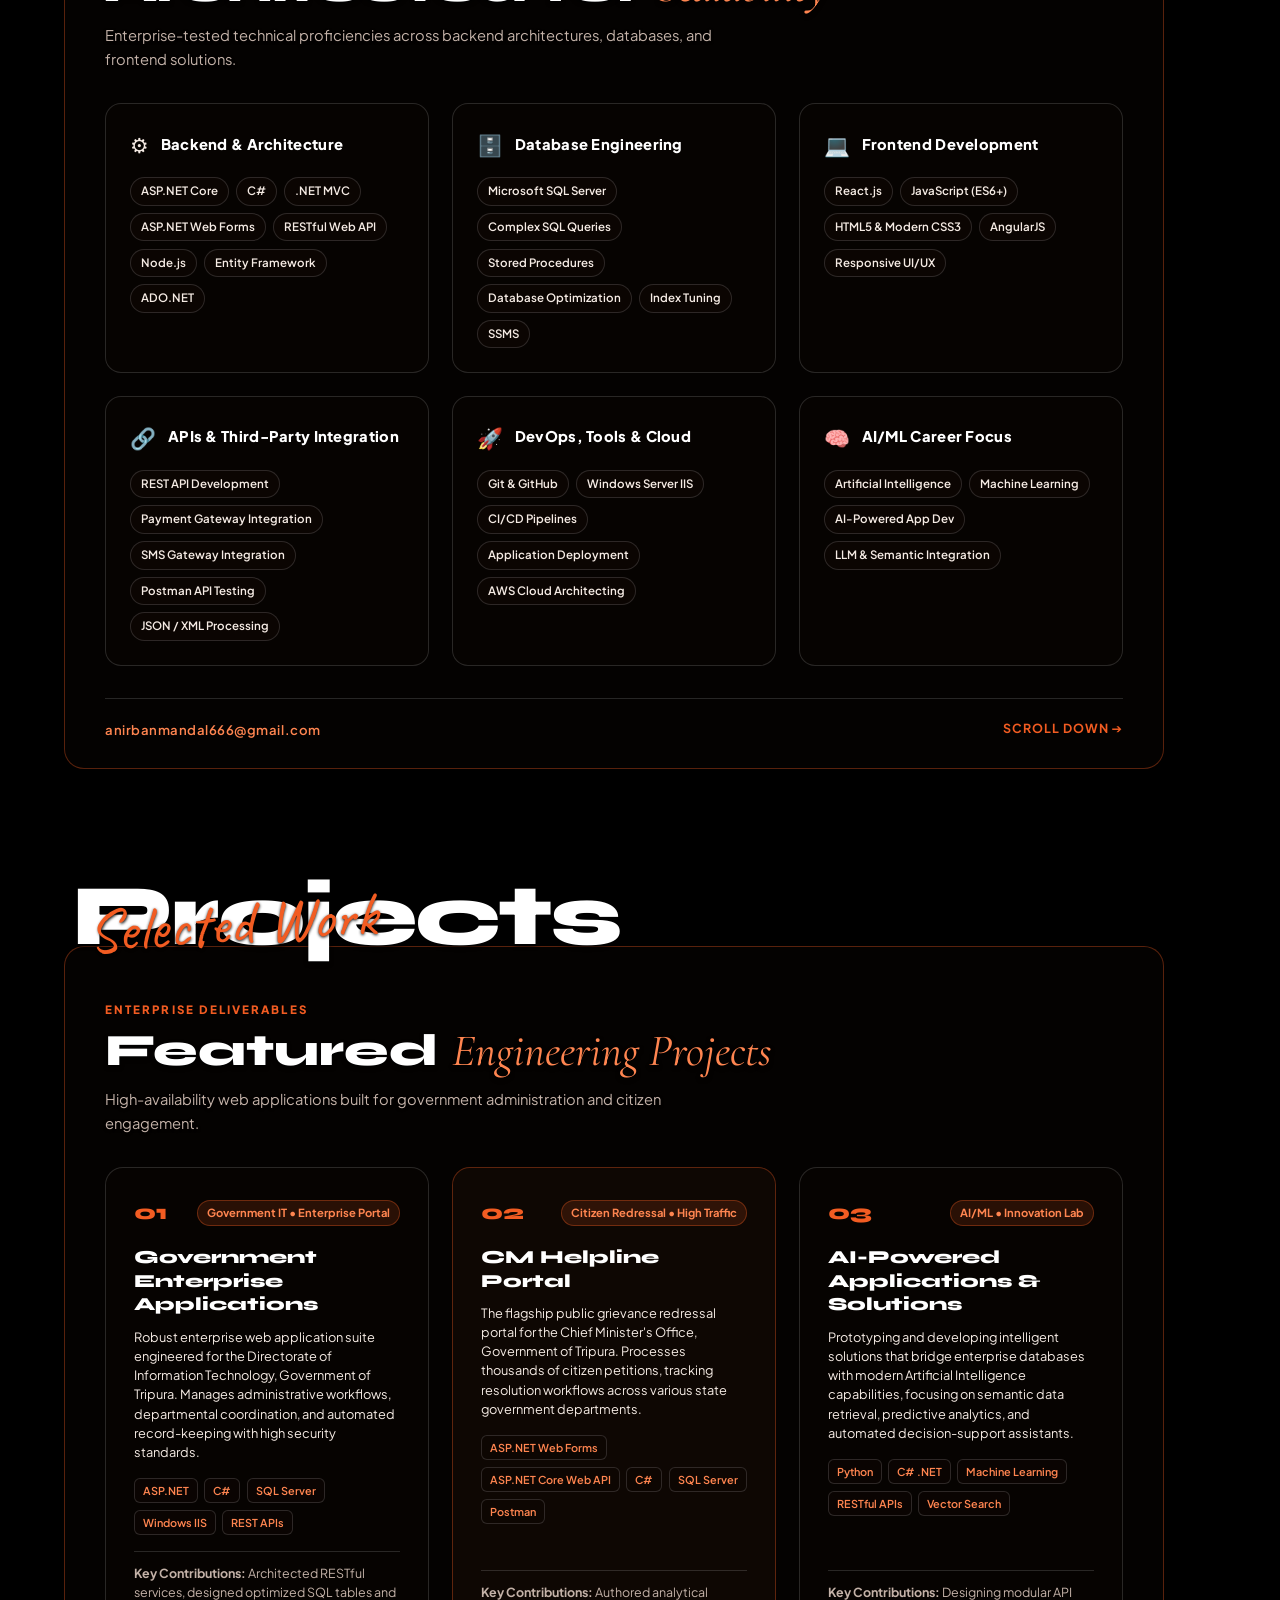
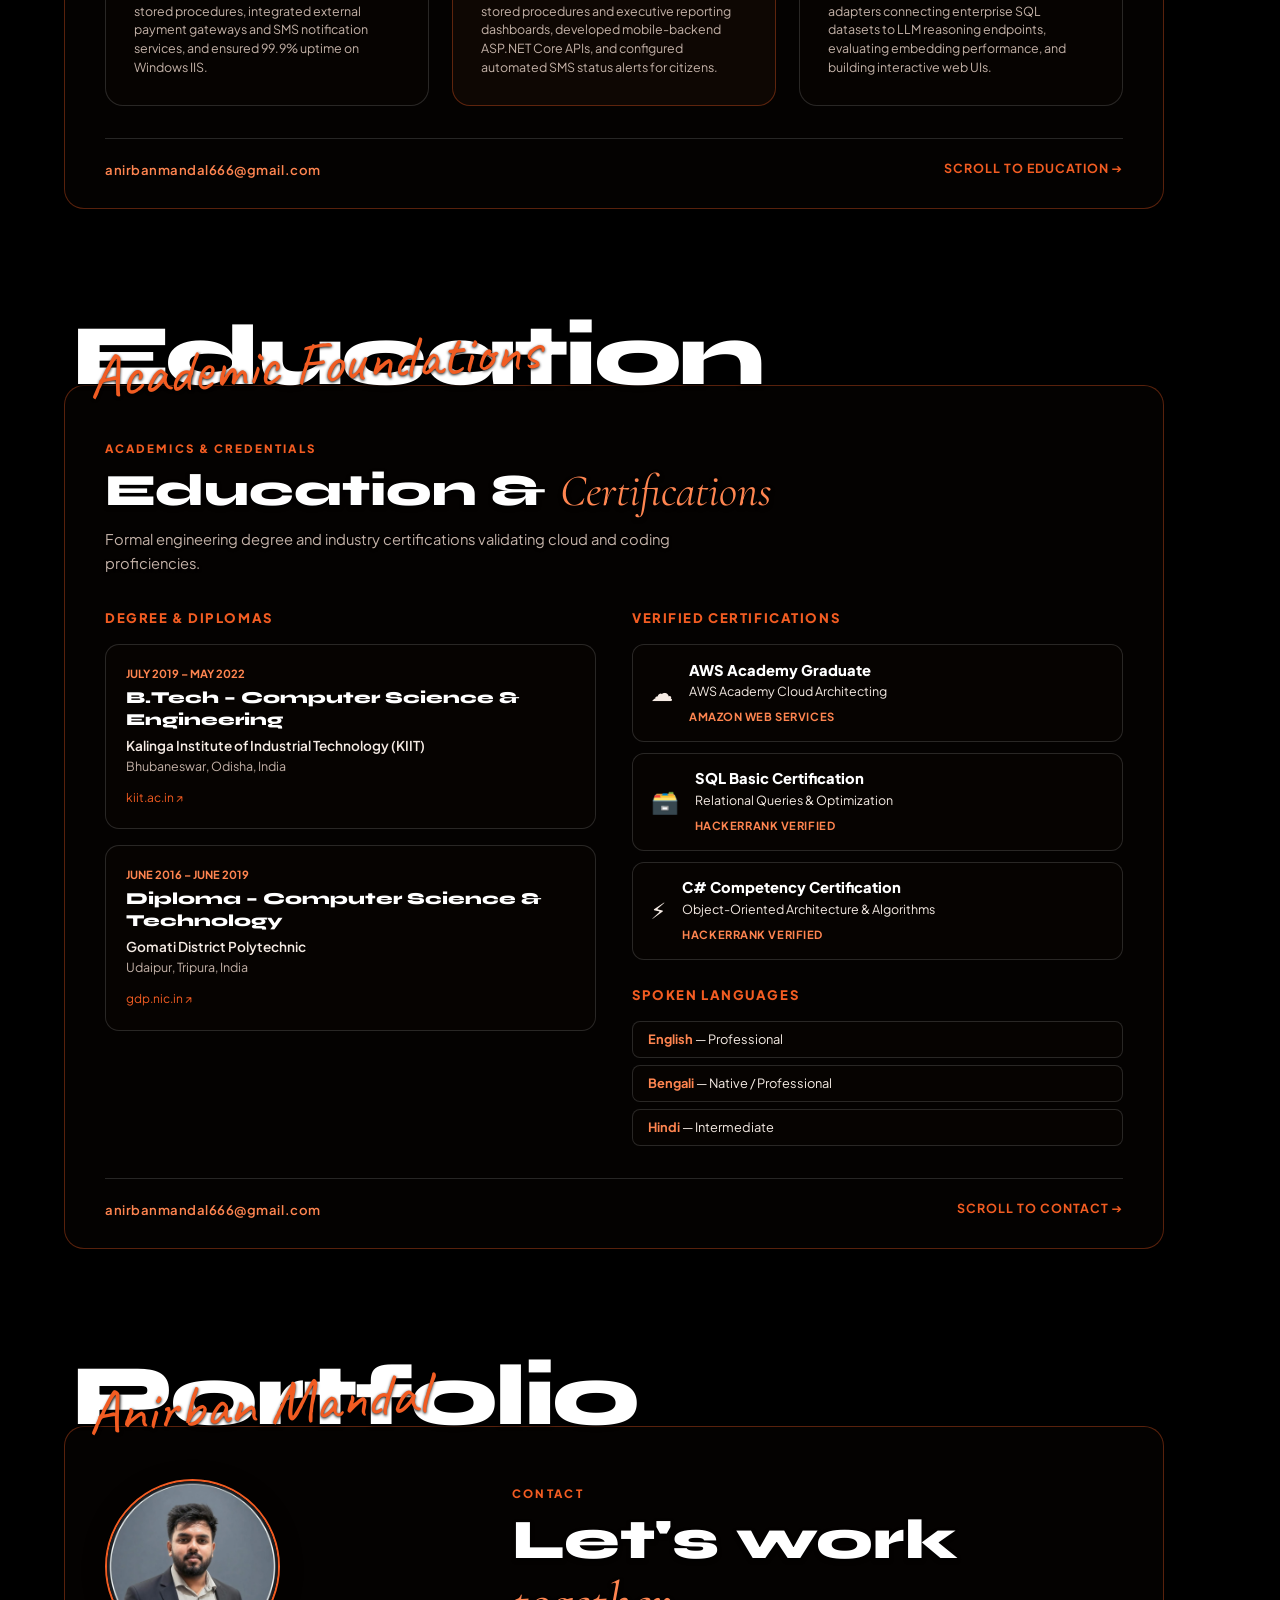
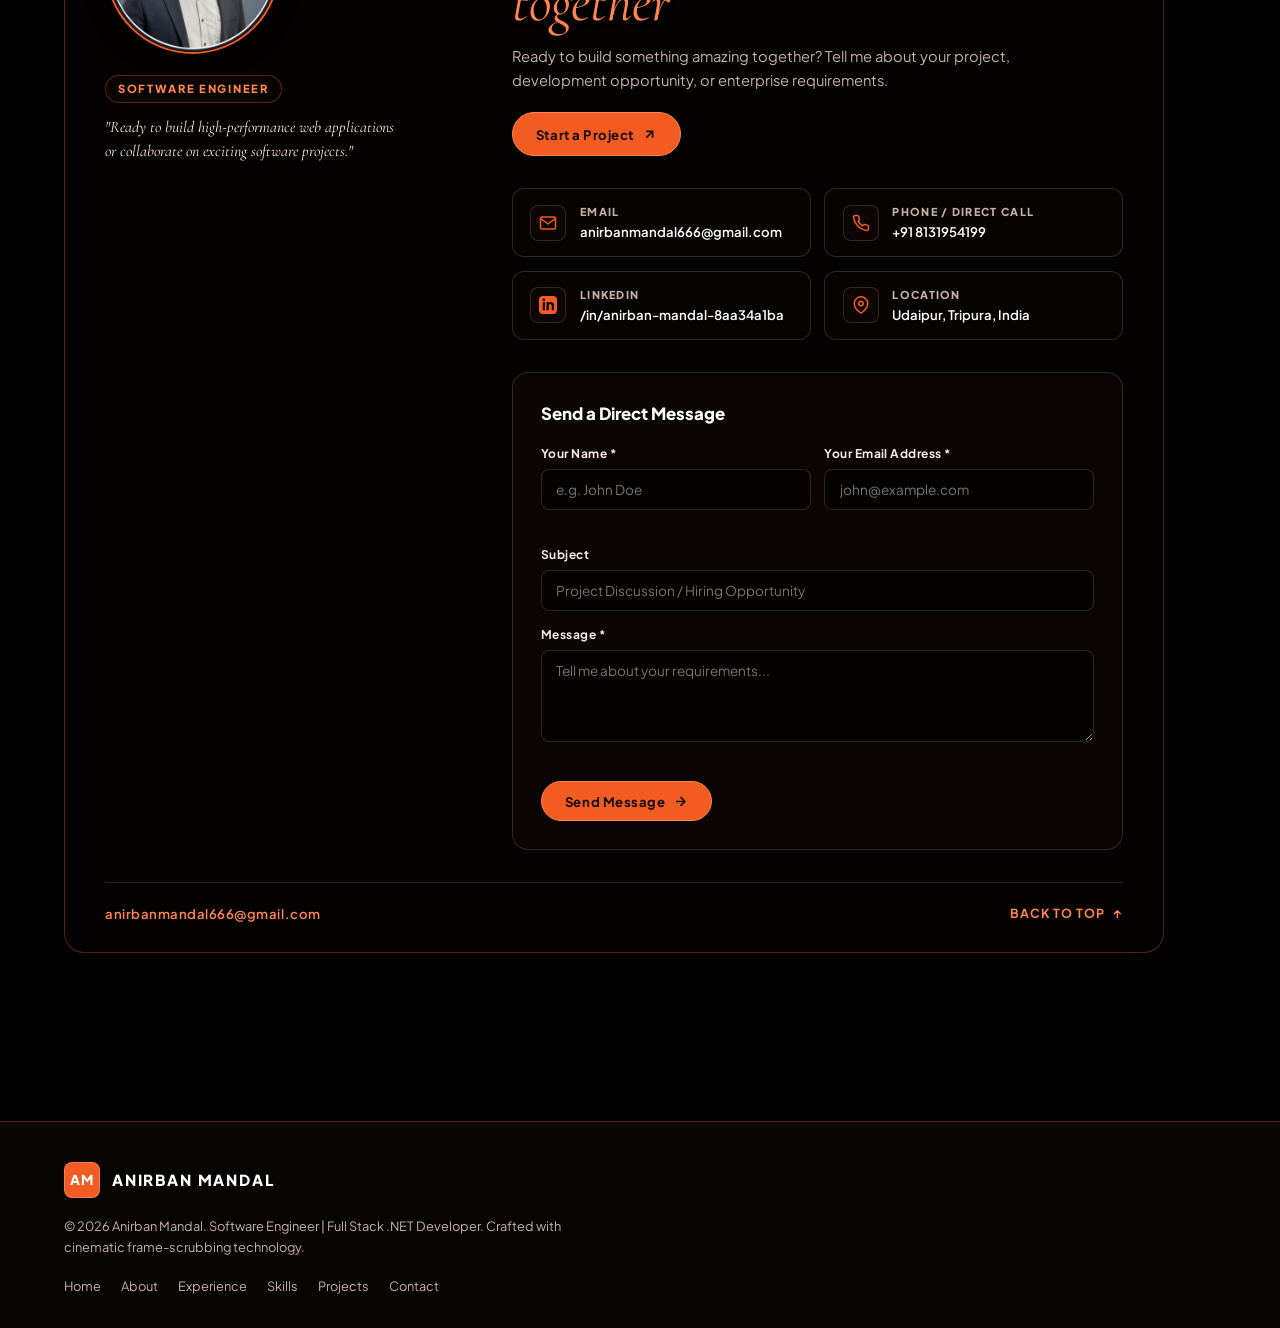
==== commit 7739fa0a: "feat: publish new 3D cinematic portfolio to repository root and archive previous portfolio to /legac" ====
--- a/index.html
+++ b/index.html
@@ -1,1361 +1,927 @@
 <!DOCTYPE html>
 <html lang="en">
 <head>
-<meta charset="UTF-8">
-<meta name="viewport" content="width=device-width, initial-scale=1.0">
-
-<!-- ═══ PRIMARY SEO ═══════════════════════════════════════════════════════ -->
-<title>Anirban Mandal | ASP.NET Developer & Software Developer | Tripura, India</title>
-<meta name="description" content="Anirban Mandal is an experienced Software Developer from Tripura, India specialising in ASP.NET Core, C#, SQL Server, REST API, React.js, payment gateway & SMS gateway integration. Available for freelance projects and full-time roles.">
-<meta name="keywords" content="Anirban Mandal, ASP.NET developer, C# developer, software developer India, full stack developer Tripura, .NET developer freelance, SQL Server developer, REST API developer, payment gateway integration, SMS gateway developer, React developer India, government software developer, hire .NET developer India, web developer Tripura, ASP.NET Core freelancer">
-<meta name="author" content="Anirban Mandal">
-<meta name="robots" content="index, follow, max-snippet:-1, max-image-preview:large, max-video-preview:-1">
-<link rel="canonical" href="https://anirbanmandal.dev/">
-
-<!-- ═══ OPEN GRAPH (Facebook / LinkedIn previews) ════════════════════════ -->
-<meta property="og:type" content="website">
-<meta property="og:url" content="https://anirbanmandal.dev/">
-<meta property="og:title" content="Anirban Mandal | ASP.NET & Software Developer">
-<meta property="og:description" content="Software Developer specialising in ASP.NET Core, C#, SQL Server, REST APIs, and payment gateway integrations. 4+ years building enterprise government systems in India. Open to freelance & full-time opportunities.">
-<meta property="og:image" content="https://anirbanmandal.dev/avatar.png">
-<meta property="og:image:width" content="1200">
-<meta property="og:image:height" content="630">
-<meta property="og:locale" content="en_IN">
-<meta property="og:site_name" content="Anirban Mandal — Portfolio">
-
-<!-- ═══ TWITTER / X CARD ════════════════════════════════════════════════ -->
-<meta name="twitter:card" content="summary_large_image">
-<meta name="twitter:title" content="Anirban Mandal | ASP.NET & Software Developer">
-<meta name="twitter:description" content="Software Developer · ASP.NET Core · C# · SQL Server · REST API · React · 4+ years · Tripura, India. Available for freelance & full-time.">
-<meta name="twitter:image" content="https://anirbanmandal.dev/avatar.png">
-
-<!-- ═══ GEO TARGETING ═══════════════════════════════════════════════════ -->
-<meta name="geo.region" content="IN-TR">
-<meta name="geo.placename" content="Udaipur, Tripura, India">
-
-<!-- ═══ STRUCTURED DATA – Person + Website ══════════════════════════════ -->
-<script type="application/ld+json">
-    {
-      "@context": "https://schema.org",
-      "@graph": [
-        {
-          "@type": "Person",
-          "@id": "https://anirbanmandal.dev/#person",
-          "name": "Anirban Mandal",
-          "jobTitle": "Software Developer",
-          "description": "Software Developer with 4+ years of experience building scalable enterprise web applications, REST APIs, and government digital systems using ASP.NET Core, C#, SQL Server, and React.js.",
-          "url": "https://anirbanmandal.dev/",
-          "image": "https://anirbanmandal.dev/avatar.png",
-          "email": "anirbanmandal666@gmail.com",
-          "telephone": "+918131954199",
-          "address": {
-            "@type": "PostalAddress",
-            "addressLocality": "Udaipur",
-            "addressRegion": "Tripura",
-            "addressCountry": "IN"
-          },
-          "sameAs": [
-            "https://www.linkedin.com/in/anirban-mandal-8aa34a1ba",
-            "https://github.com/anirbanProject"
-          ],
-          "knowsAbout": [
-            "ASP.NET Core", "C#", ".NET MVC", "Web API", "REST API",
-            "SQL Server", "Stored Procedures", "Entity Framework", "ADO.NET",
-            "React.js", "Angular JS", "JavaScript", "HTML", "CSS",
-            "WebForms", "Visual Basic", ".NET Core", "CI/CD Pipeline",
-            "Payment Gateway Integration", "SMS Gateway Integration",
-            "GitHub", "Git", "Windows IIS", "Azure"
-          ],
-          "hasCredential": [
-            {
-              "@type": "EducationalOccupationalCredential",
-              "name": "SQL (Basic)",
-              "credentialCategory": "Certificate",
-              "recognizedBy": { "@type": "Organization", "name": "HackerRank" }
-            },
-            {
-              "@type": "EducationalOccupationalCredential",
-              "name": "C# (Basic)",
-              "credentialCategory": "Certificate",
-              "recognizedBy": { "@type": "Organization", "name": "HackerRank" }
-            },
-            {
-              "@type": "EducationalOccupationalCredential",
-              "name": "AWS Academy Graduate – Cloud Architecting",
-              "credentialCategory": "Certificate",
-              "recognizedBy": { "@type": "Organization", "name": "Amazon Web Services" }
-            }
-          ],
-          "alumniOf": [
-            {
-              "@type": "CollegeOrUniversity",
-              "name": "Kalinga Institute of Industrial Technology",
-              "url": "https://kiit.ac.in/"
-            },
-            {
-              "@type": "EducationalOrganization",
-              "name": "Udaipur, Gomati District Polytechnic",
-              "url": "https://gdp.nic.in/"
-            }
-          ],
-          "worksFor": {
-            "@type": "Organization",
-            "name": "Directorate of Information Technology, Tripura",
-            "url": "https://dit.tripura.gov.in/"
-          }
-        },
-        {
-          "@type": "WebSite",
-          "@id": "https://anirbanmandal.dev/#website",
-          "url": "https://anirbanmandal.dev/",
-          "name": "Anirban Mandal — Software Developer Portfolio",
-          "description": "Portfolio of Anirban Mandal, a Software Developer from Tripura, India.",
-          "author": { "@id": "https://anirbanmandal.dev/#person" }
-        },
-        {
-          "@type": "ProfilePage",
-          "url": "https://anirbanmandal.dev/",
-          "name": "Anirban Mandal — Software Developer",
-          "mainEntity": { "@id": "https://anirbanmandal.dev/#person" }
-        }
-      ]
-    }
-</script>
-
-<!-- ═══ PERFORMANCE HINTS ════════════════════════════════════════════════ -->
-<link rel="preconnect" href="https://fonts.googleapis.com">
-<link rel="preconnect" href="https://fonts.gstatic.com" crossorigin>
-<link href="https://fonts.googleapis.com/css2?family=Space+Grotesk:wght@300;400;500;600;700&family=Poppins:wght@300;400;500;600;700&display=swap" rel="stylesheet">
-<style>
-  :root {
-    --black: #0B0B0B;
-    --dark: #121212;
-    --card: #1A1A1A;
-    --card2: #1E1E1E;
-    --green: #00E676;
-    --cyan: #00CFFF;
-    --white: #F0F0F0;
-    --muted: #888;
-    --border: rgba(255,255,255,0.07);
-  }
-  * { margin:0; padding:0; box-sizing:border-box; }
-  html { scroll-behavior: smooth; }
-  body {
-    background: var(--black);
-    color: var(--white);
-    font-family: 'Poppins', sans-serif;
-    overflow-x: hidden;
-  }
-
-  /* NAV */
-  nav {
-    position: fixed; top:0; left:0; right:0; z-index:100;
-    display: flex; align-items: center; justify-content: space-between;
-    padding: 1rem 5%;
-    background: rgba(11,11,11,0.85);
-    backdrop-filter: blur(16px);
-    border-bottom: 1px solid var(--border);
-  }
-  .nav-logo {
-    font-family: 'Space Grotesk', sans-serif;
-    font-weight: 700; font-size: 1.2rem;
-    color: var(--white);
-    text-decoration: none;
-  }
-  .nav-logo span { color: var(--green); }
-  .nav-links { display: flex; gap: 2rem; list-style: none; }
-  .nav-links a {
-    color: var(--muted); text-decoration: none; font-size: 0.85rem;
-    font-weight: 500; letter-spacing: 0.05em; text-transform: uppercase;
-    transition: color 0.2s;
-  }
-  .nav-links a:hover { color: var(--green); }
-  .nav-cta {
-    background: var(--green); color: #000;
-    padding: 0.5rem 1.25rem; border-radius: 6px;
-    font-size: 0.85rem; font-weight: 600; text-decoration: none;
-    transition: opacity 0.2s;
-  }
-  .nav-cta:hover { opacity: 0.85; }
-
-  /* HERO */
-  .hero {
-    min-height: 100vh;
-    display: flex; align-items: center;
-    padding: 8rem 5% 4rem;
-    position: relative; overflow: hidden;
-  }
-  .hero-bg-text {
-    position: absolute; bottom: -2rem; left: -1rem;
-    font-family: 'Space Grotesk', sans-serif;
-    font-size: clamp(80px, 14vw, 180px);
-    font-weight: 900; line-height: 1;
-    color: transparent;
-    -webkit-text-stroke: 1px rgba(0,230,118,0.06);
-    user-select: none; pointer-events: none;
-    white-space: nowrap;
-  }
-  .hero-content {
-    display: grid;
-    grid-template-columns: 1fr 1fr;
-    gap: 4rem; align-items: center;
-    width: 100%; max-width: 1400px; margin: 0 auto;
-    position: relative; z-index: 2;
-  }
-  .hero-tag {
-    display: inline-flex; align-items: center; gap: 0.5rem;
-    background: rgba(0,230,118,0.08);
-    border: 1px solid rgba(0,230,118,0.2);
-    color: var(--green); padding: 0.35rem 1rem;
-    border-radius: 100px; font-size: 0.72rem; font-weight: 600;
-    letter-spacing: 0.12em; text-transform: uppercase; margin-bottom: 1.5rem;
-  }
-  .hero-tag::before {
-    content: ''; width: 7px; height: 7px; border-radius: 50%;
-    background: var(--green);
-    animation: pulse 2s infinite;
-  }
-  @keyframes pulse {
-    0%,100% { opacity:1; }
-    50% { opacity: 0.3; }
-  }
-  .hero-hi {
-    font-family: 'Space Grotesk', sans-serif;
-    font-size: 1.4rem; font-weight: 400; color: var(--muted);
-    margin-bottom: 0.3rem;
-  }
-  .hero-name {
-    font-family: 'Space Grotesk', sans-serif;
-    font-size: clamp(2.2rem, 4vw, 3.5rem); font-weight: 700;
-    margin-bottom: 0.5rem; line-height: 1;
-  }
-  .hero-title {
-    font-family: 'Space Grotesk', sans-serif;
-    font-size: clamp(3rem, 6vw, 5.5rem);
-    font-weight: 900; line-height: 0.95;
-    margin-bottom: 1.5rem;
-    background: linear-gradient(135deg, var(--green) 0%, var(--cyan) 100%);
-    -webkit-background-clip: text; -webkit-text-fill-color: transparent;
-    background-clip: text;
-  }
-  .hero-sub {
-    color: var(--muted); font-size: 0.95rem; line-height: 1.8;
-    max-width: 480px; margin-bottom: 2.5rem;
-  }
-  .hero-btns { display: flex; gap: 1rem; flex-wrap: wrap; }
-  .btn-primary {
-    background: var(--green); color: #000;
-    padding: 0.75rem 1.75rem; border-radius: 8px;
-    font-weight: 700; font-size: 0.88rem; text-decoration: none;
-    transition: transform 0.2s, opacity 0.2s;
-  }
-  .btn-primary:hover { transform: translateY(-2px); opacity: 0.9; }
-  .btn-outline {
-    background: transparent;
-    border: 1px solid rgba(255,255,255,0.15);
-    color: var(--white); padding: 0.75rem 1.75rem;
-    border-radius: 8px; font-weight: 600; font-size: 0.88rem;
-    text-decoration: none; transition: border-color 0.2s, transform 0.2s;
-  }
-  .btn-outline:hover { border-color: var(--green); transform: translateY(-2px); }
-
-  /* AVATAR SECTION */
-  .hero-right {
-    display: flex; flex-direction: column;
-    align-items: center; position: relative;
-  }
-  .avatar-wrap {
-    position: relative; width: 420px; height: 420px;
-    display: flex; align-items: center; justify-content: center;
-  }
-  .avatar-glow {
-    position: absolute; inset: 0;
-    background: radial-gradient(ellipse 70% 70% at 50% 50%, rgba(0,230,118,0.10) 0%, transparent 70%);
-    pointer-events: none;
-  }
-  .orbit-ring {
-    position: absolute; inset: -18px;
-    border-radius: 50%;
-    border: 1px dashed rgba(0,230,118,0.18);
-    animation: spin 18s linear infinite;
-    pointer-events: none;
-  }
-  .orbit-ring2 {
-    position: absolute; inset: -38px;
-    border-radius: 50%;
-    border: 1px dashed rgba(0,207,255,0.10);
-    animation: spin 30s linear infinite reverse;
-    pointer-events: none;
-  }
-  @keyframes spin { from{transform:rotate(0deg);}to{transform:rotate(360deg);} }
-  .avatar-img {
-    width: 300px; height: 320px;
-    border-radius: 50% 50% 45% 45% / 55% 55% 45% 45%;
-    object-fit: cover; object-position: top;
-    border: 3px solid rgba(0,230,118,0.3);
-    position: relative; z-index: 2;
-    filter: saturate(1.05) contrast(1.05);
-  }
-  .tech-badge {
-    position: absolute; background: var(--card2);
-    border: 1px solid rgba(0,230,118,0.2);
-    border-radius: 8px; padding: 0.4rem 0.7rem;
-    font-size: 0.7rem; font-weight: 600; color: var(--white);
-    display: flex; align-items: center; gap: 0.35rem;
-    white-space: nowrap; backdrop-filter: blur(8px);
-    animation: float 3s ease-in-out infinite;
-  }
-  .tech-badge .dot { width:6px;height:6px;border-radius:50%;background:var(--green); }
-  @keyframes float {
-    0%,100%{transform:translateY(0);}
-    50%{transform:translateY(-6px);}
-  }
-  .tb1{top:5%;left:-10%;animation-delay:0s;}
-  .tb2{top:20%;right:-8%;animation-delay:0.4s;}
-  .tb3{top:45%;left:-15%;animation-delay:0.8s;}
-  .tb4{top:60%;right:-5%;animation-delay:1.2s;}
-  .tb5{bottom:5%;left:0%;animation-delay:0.6s;}
-  .tb6{top:38%;right:-20%;animation-delay:1.0s;}
-  .tb7{top:75%;left:-12%;animation-delay:0.3s;}
-  .tb8{bottom:18%;right:-14%;animation-delay:0.9s;}
-  .tb9{top:12%;left:-18%;animation-delay:1.4s;}
-  .tb10{bottom:30%;right:-18%;animation-delay:0.5s;}
-
-  /* STATS STRIP */
-  .stats-strip {
-    border-top: 1px solid var(--border);
-    border-bottom: 1px solid var(--border);
-    padding: 2rem 5%;
-    display: flex; justify-content: center; gap: 5rem;
-    background: var(--dark);
-  }
-  .stat-item { text-align: center; }
-  .stat-num {
-    font-family: 'Space Grotesk', sans-serif;
-    font-size: 2.2rem; font-weight: 700; color: var(--green);
-    line-height: 1;
-  }
-  .stat-label { color: var(--muted); font-size: 0.8rem; margin-top: 0.3rem; }
-
-  /* TRUSTED */
-  .trusted {
-    padding: 3rem 5%;
-    text-align: center;
-  }
-  .trusted-label {
-    font-size: 0.72rem; letter-spacing: 0.15em; text-transform: uppercase;
-    color: var(--muted); margin-bottom: 1.5rem;
-  }
-  .trusted-logos {
-    display: flex; justify-content: center;
-    align-items: center; gap: 3rem; flex-wrap: wrap;
-  }
-  .trusted-logo {
-    color: rgba(255,255,255,0.25); font-size: 0.85rem;
-    font-weight: 600; letter-spacing: 0.05em; text-transform: uppercase;
-    transition: color 0.2s;
-  }
-  .trusted-logo:hover { color: var(--green); }
-
-  /* SECTIONS */
-  section { padding: 6rem 5%; }
-  .section-eyebrow {
-    font-size: 0.72rem; letter-spacing: 0.2em; text-transform: uppercase;
-    color: var(--green); margin-bottom: 0.75rem; font-weight: 600;
-  }
-  .section-title {
-    font-family: 'Space Grotesk', sans-serif;
-    font-size: clamp(2rem, 4vw, 3rem); font-weight: 700;
-    margin-bottom: 1rem; line-height: 1.15;
-  }
-  .section-sub {
-    color: var(--muted); font-size: 0.95rem; max-width: 520px;
-    line-height: 1.8; margin-bottom: 3.5rem;
-  }
-
-  /* SERVICES */
-  .services-grid {
-    display: grid;
-    grid-template-columns: repeat(auto-fit, minmax(280px, 1fr));
-    gap: 1.25rem;
-  }
-  .service-card {
-    background: var(--card);
-    border: 1px solid var(--border);
-    border-radius: 14px; padding: 2rem;
-    transition: border-color 0.3s, transform 0.3s;
-    position: relative; overflow: hidden;
-  }
-  .service-card::before {
-    content: '';
-    position: absolute; top:0; left:0; right:0; height: 2px;
-    background: linear-gradient(90deg, var(--green), var(--cyan));
-    opacity: 0; transition: opacity 0.3s;
-  }
-  .service-card:hover { border-color: rgba(0,230,118,0.25); transform: translateY(-4px); }
-  .service-card:hover::before { opacity: 1; }
-  .service-icon {
-    width: 44px; height: 44px; border-radius: 10px;
-    background: rgba(0,230,118,0.1); display: flex;
-    align-items: center; justify-content: center;
-    font-size: 1.25rem; margin-bottom: 1.25rem;
-  }
-  .service-title {
-    font-family: 'Space Grotesk', sans-serif;
-    font-size: 1rem; font-weight: 600; margin-bottom: 0.6rem;
-  }
-  .service-desc { color: var(--muted); font-size: 0.85rem; line-height: 1.7; }
-
-  /* SKILLS */
-  .skills-bg { background: var(--dark); }
-  .skills-grid {
-    display: grid;
-    grid-template-columns: repeat(auto-fit, minmax(120px, 1fr));
-    gap: 1rem;
-  }
-  .skill-pill {
-    background: var(--card2);
-    border: 1px solid var(--border);
-    border-radius: 10px; padding: 1.1rem;
-    text-align: center; transition: border-color 0.2s, transform 0.2s;
-  }
-  .skill-pill:hover { border-color: rgba(0,207,255,0.4); transform: translateY(-3px); }
-  .skill-icon { font-size: 1.5rem; margin-bottom: 0.5rem; }
-  .skill-name { font-size: 0.75rem; font-weight: 600; color: var(--white); }
-  .skill-bar-wrap { margin-top: 0.5rem; background: rgba(255,255,255,0.07); border-radius: 4px; height: 3px; }
-  .skill-bar { height: 3px; border-radius: 4px; background: linear-gradient(90deg, var(--green), var(--cyan)); }
-
-  /* PROJECTS */
-  .projects-grid {
-    display: grid;
-    grid-template-columns: repeat(auto-fit, minmax(320px, 1fr));
-    gap: 1.5rem;
-  }
-  .project-card {
-    background: var(--card); border: 1px solid var(--border);
-    border-radius: 16px; overflow: hidden;
-    transition: border-color 0.3s, transform 0.3s;
-  }
-  .project-card:hover { border-color: rgba(0,230,118,0.25); transform: translateY(-4px); }
-  .project-header {
-    height: 140px; display: flex; align-items: center; justify-content: center;
-    font-size: 2.5rem; position: relative;
-    border-bottom: 1px solid var(--border);
-  }
-  .project-body { padding: 1.5rem; }
-  .project-title {
-    font-family: 'Space Grotesk', sans-serif;
-    font-size: 1.05rem; font-weight: 700; margin-bottom: 0.5rem;
-  }
-  .project-desc { color: var(--muted); font-size: 0.82rem; line-height: 1.7; margin-bottom: 1rem; }
-  .tech-tags { display: flex; flex-wrap: wrap; gap: 0.4rem; margin-bottom: 1.25rem; }
-  .tech-tag {
-    background: rgba(0,230,118,0.08); border: 1px solid rgba(0,230,118,0.15);
-    color: var(--green); padding: 0.2rem 0.6rem;
-    border-radius: 4px; font-size: 0.68rem; font-weight: 600;
-  }
-  .project-actions { display: flex; gap: 0.75rem; }
-  .project-btn {
-    flex: 1; text-align: center; padding: 0.55rem;
-    border-radius: 7px; font-size: 0.78rem; font-weight: 600;
-    text-decoration: none; transition: opacity 0.2s;
-  }
-  .project-btn.demo { background: var(--green); color: #000; }
-  .project-btn:hover { opacity: 0.8; }
-
-  /* TIMELINE */
-  .exp-bg { background: var(--dark); }
-  .timeline { position: relative; padding-left: 2rem; }
-  .timeline::before {
-    content: ''; position: absolute; left: 0; top: 0.6rem; bottom: 0.6rem;
-    width: 1px; background: linear-gradient(to bottom, var(--green), var(--cyan), transparent);
-  }
-  .tl-item {
-    position: relative; padding: 0 0 2.5rem 2rem;
-  }
-  .tl-dot {
-    position: absolute; left: -2.3rem; top: 0.45rem;
-    width: 12px; height: 12px; border-radius: 50%;
-    background: var(--green); border: 2px solid var(--black);
-    box-shadow: 0 0 0 3px rgba(0,230,118,0.2);
-  }
-  .tl-period {
-    font-size: 0.72rem; color: var(--cyan);
-    letter-spacing: 0.1em; text-transform: uppercase; margin-bottom: 0.35rem;
-  }
-  .tl-role {
-    font-family: 'Space Grotesk', sans-serif;
-    font-size: 1.15rem; font-weight: 700; margin-bottom: 0.2rem;
-  }
-  .tl-company {
-    font-size: 0.85rem; color: var(--muted); margin-bottom: 0.75rem;
-  }
-  .tl-desc { color: rgba(255,255,255,0.6); font-size: 0.85rem; line-height: 1.75; max-width: 520px; }
-
-  /* CERTS */
-  .certs-grid {
-    display: grid;
-    grid-template-columns: repeat(auto-fit, minmax(240px, 1fr));
-    gap: 1.25rem;
-  }
-  .cert-card {
-    background: var(--card); border: 1px solid var(--border);
-    border-radius: 12px; padding: 1.5rem;
-    display: flex; align-items: center; gap: 1rem;
-    transition: border-color 0.2s;
-  }
-  .cert-card:hover { border-color: rgba(0,207,255,0.3); }
-  .cert-icon {
-    width: 44px; height: 44px; border-radius: 10px;
-    background: rgba(0,207,255,0.08);
-    display: flex; align-items: center; justify-content: center;
-    font-size: 1.3rem; flex-shrink: 0;
-  }
-  .cert-name { font-size: 0.88rem; font-weight: 600; margin-bottom: 0.2rem; }
-  .cert-issuer { font-size: 0.75rem; color: var(--muted); }
-
-  /* CONTACT */
-  .contact-bg { background: var(--dark); }
-  .contact-card {
-    max-width: 680px; margin: 0 auto;
-    background: var(--card); border: 1px solid var(--border);
-    border-radius: 20px; padding: 3rem;
-    text-align: center;
-    position: relative; overflow: hidden;
-  }
-  .contact-card::before {
-    content: '';
-    position: absolute; top: -80px; left: 50%; transform: translateX(-50%);
-    width: 300px; height: 300px; border-radius: 50%;
-    background: radial-gradient(circle, rgba(0,230,118,0.08) 0%, transparent 70%);
-    pointer-events: none;
-  }
-  .contact-title {
-    font-family: 'Space Grotesk', sans-serif;
-    font-size: 2rem; font-weight: 700; margin-bottom: 0.75rem;
-  }
-  .contact-sub { color: var(--muted); font-size: 0.9rem; margin-bottom: 2.5rem; }
-  .contact-links {
-    display: flex; justify-content: center; flex-wrap: wrap; gap: 1rem;
-  }
-  .contact-link {
-    display: flex; align-items: center; gap: 0.6rem;
-    background: var(--card2); border: 1px solid var(--border);
-    color: var(--white); padding: 0.75rem 1.5rem;
-    border-radius: 10px; text-decoration: none; font-size: 0.85rem; font-weight: 600;
-    transition: border-color 0.2s, transform 0.2s;
-  }
-  .contact-link:hover { border-color: var(--green); color: var(--green); transform: translateY(-2px); }
-  .contact-link .icon { font-size: 1rem; }
-
-  /* FOOTER */
-  footer {
-    text-align: center; padding: 2.5rem 5%;
-    border-top: 1px solid var(--border);
-    color: var(--muted); font-size: 0.82rem;
-  }
-  footer strong { color: var(--green); }
-
-  /* IT Data Transfer Canvas */
-  #particles { position:fixed; inset:0; pointer-events:none; z-index:0; }
-
-  /* Responsive */
-  @media(max-width: 800px){
-    .hero-content { grid-template-columns: 1fr; text-align: center; }
-    .hero-right { margin-top: 2rem; }
-    .hero-tag { margin: 0 auto 1.5rem; }
-    .hero-btns { justify-content: center; }
-    nav { padding: 0.75rem 4%; }
-    .nav-links { display: none; }
-    .stats-strip { gap: 2rem; flex-wrap: wrap; }
-    .avatar-wrap { width: 280px; height: 320px; }
-    .avatar-img { width: 220px; height: 240px; }
-    .tb3,.tb6 { display: none; }
-    .trusted-logos { gap: 1.5rem; }
-  }
-</style>
+  <meta charset="UTF-8">
+  <meta name="viewport" content="width=device-width, initial-scale=1.0">
+  <title>Anirban Mandal | Software Engineer & Full Stack .NET Developer</title>
+  <meta name="description" content="Portfolio of Anirban Mandal – Software Engineer, Full Stack .NET Developer, and AI/ML Career Aspirant with 3+ years experience in enterprise systems and government IT.">
+  <meta name="author" content="Anirban Mandal">
+
+  <!-- Open Graph -->
+  <meta property="og:title" content="Anirban Mandal | Software Engineer Portfolio">
+  <meta property="og:description" content="Cinematic scroll-scrubbed interactive portfolio of Anirban Mandal.">
+  <meta property="og:type" content="website">
+
+  <!-- Google Fonts: Syne / Plus Jakarta Sans / Cormorant Garamond / Caveat -->
+  <link rel="preconnect" href="https://fonts.googleapis.com">
+  <link rel="preconnect" href="https://fonts.gstatic.com" crossorigin>
+  <link href="https://fonts.googleapis.com/css2?family=Caveat:wght@600;700&family=Cormorant+Garamond:ital,wght@0,500;0,600;1,400;1,600&family=Plus+Jakarta+Sans:wght@300;400;500;600;700;800&family=Syne:wght@700;800&display=swap" rel="stylesheet">
+
+  <link rel="stylesheet" href="styles.css">
 </head>
 <body>
 
-<canvas id="particles"></canvas>
-
-<!-- NAV -->
-<nav role="navigation" aria-label="Main navigation">
-  <a href="#" class="nav-logo">AM<span>.</span></a>
-  <ul class="nav-links">
-    <li><a href="#about">About</a></li>
-    <li><a href="#services">Services</a></li>
-    <li><a href="#projects">Projects</a></li>
-    <li><a href="#experience">Experience</a></li>
-    <li><a href="#skills">Skills</a></li>
-    <li><a href="#education">Education</a></li>
-    <li><a href="#contact">Contact</a></li>
-  </ul>
-  <a href="#contact" class="nav-cta">Hire Me</a>
-</nav>
-
-<!-- HERO -->
-<main id="main-content">
-<section class="hero" aria-label="Hero introduction">
-  <!-- Hidden SEO headline for crawlers -->
-  <h1 style="position:absolute;width:1px;height:1px;overflow:hidden;clip:rect(0,0,0,0);white-space:nowrap;">Anirban Mandal — Software Developer specialising in ASP.NET Core, C#, SQL Server, REST API and React.js. Available for freelance and full-time roles in India.</h1>
-  <div class="hero-bg-text">SOFTWARE DEV</div>
-  <div class="hero-content">
-    <div class="hero-left">
-      <div class="hero-tag">Available for Freelance</div>
-      <div class="hero-hi">Hi, I'm</div>
-      <div class="hero-name">Anirban Mandal</div>
-      <div class="hero-title">SOFTWARE<br>DEVELOPER</div>
-      <p class="hero-sub">Building scalable enterprise web applications, secure REST APIs, payment &amp; SMS gateway integrations, and government digital systems with ASP.NET Core, C#, SQL Server and React.</p>
-      <div class="hero-btns">
-        <a href="#projects" class="btn-primary">View Projects</a>
-        <a href="#contact" class="btn-outline">Hire Me</a>
-        <a href="https://drive.google.com/file/d/1u5a_xiXhZrbgHD9-ykwviWEy0EGEY8QJ/view?usp=sharing" class="btn-outline">Download Resume</a>
+  <!-- =========================================================================
+       CANVAS BACKGROUND: SCROLL-CONTROLLED FRAME SCRUBBING ENGINE
+       ========================================================================= -->
+  <div class="canvas-viewport-container" aria-hidden="true">
+    <canvas id="scroll-frame-canvas"></canvas>
+  </div>
+
+  <!-- Loading Progress Bar -->
+  <div id="frame-loader-bar" class="frame-loader-bar">
+    <div id="frame-loader-progress" class="frame-loader-progress"></div>
+  </div>
+
+  <!-- =========================================================================
+       FIXED TOP NAVIGATION BAR
+       ========================================================================= -->
+  <header class="site-header" id="site-header">
+    <div class="header-inner">
+      <a href="#home" class="brand-logo" aria-label="Anirban Mandal Home">
+        <span class="brand-monogram">AM</span>
+        <span class="brand-name">ANIRBAN MANDAL</span>
+        <span class="brand-status-dot" title="Available for opportunities"></span>
+      </a>
+
+      <!-- Desktop Nav Links -->
+      <nav class="nav-links" id="nav-links" aria-label="Main Navigation">
+        <a href="#home" class="nav-link active">Home</a>
+        <a href="#about" class="nav-link">About</a>
+        <a href="#experience" class="nav-link">Experience</a>
+        <a href="#skills" class="nav-link">Skills</a>
+        <a href="#projects" class="nav-link">Projects</a>
+        <a href="#education" class="nav-link">Education</a>
+        <a href="#contact" class="nav-link">Contact</a>
+      </nav>
+
+      <!-- Header Action & Mobile Toggle -->
+      <div class="header-actions">
+        <a href="#contact" class="btn btn-nav-cta">
+          <span>Start a Project</span>
+          <svg width="14" height="14" viewBox="0 0 24 24" fill="none" stroke="currentColor" stroke-width="2.5"><path d="M7 17L17 7M7 7h10v10"/></svg>
+        </a>
+        <button class="mobile-toggle" id="mobile-toggle" aria-label="Toggle Navigation Menu">
+          <span class="bar"></span>
+          <span class="bar"></span>
+          <span class="bar"></span>
+        </button>
       </div>
     </div>
-
-    <div class="hero-right">
-      <div class="avatar-wrap">
-        <div class="avatar-glow"></div>
-        <div class="orbit-ring"></div>
-        <div class="orbit-ring2"></div>
-
-        <div class="tech-badge tb1"><span class="dot"></span>ASP.NET Core</div>
-        <div class="tech-badge tb2"><span class="dot"></span>C# / .NET</div>
-        <div class="tech-badge tb3"><span class="dot"></span>SQL Server</div>
-        <div class="tech-badge tb4"><span class="dot"></span>React.js</div>
-        <div class="tech-badge tb5"><span class="dot"></span>REST API</div>
-        <div class="tech-badge tb6"><span class="dot"></span>Node.js</div>
-        <div class="tech-badge tb7"><span class="dot"></span>HTML</div>
-        <div class="tech-badge tb8"><span class="dot"></span>CSS</div>
-        <div class="tech-badge tb9"><span class="dot"></span>JavaScript</div>
-        <div class="tech-badge tb10"><span class="dot"></span>Azure</div>
-
-        <!-- Real avatar photo -->
-        <img
-          src="avatar.png"
-          alt="Anirban Mandal — Full Stack Developer"
-          class="avatar-img"
-          style="position:relative;z-index:2;width:340px;height:340px;border-radius:50%;object-fit:cover;object-position:top center;border:4px solid rgba(0,230,118,0.35);box-shadow:0 0 0 8px rgba(0,230,118,0.07), 0 0 60px rgba(0,230,118,0.12);"
-        />
+  </header>
+
+  <!-- Mobile Drawer Menu -->
+  <div class="mobile-drawer" id="mobile-drawer" aria-hidden="true">
+    <div class="mobile-drawer-inner">
+      <button class="drawer-close" id="drawer-close" aria-label="Close Navigation">&times;</button>
+      <div class="drawer-brand">
+        <span class="brand-monogram">AM</span>
+        <h3>ANIRBAN MANDAL</h3>
+        <p>Software Engineer | Full Stack .NET</p>
+      </div>
+      <nav class="drawer-nav">
+        <a href="#home" class="drawer-link">Home</a>
+        <a href="#about" class="drawer-link">About Me</a>
+        <a href="#experience" class="drawer-link">Experience</a>
+        <a href="#skills" class="drawer-link">Skills & Stack</a>
+        <a href="#projects" class="drawer-link">Projects</a>
+        <a href="#education" class="drawer-link">Education</a>
+        <a href="#contact" class="drawer-link">Contact</a>
+      </nav>
+      <div class="drawer-footer">
+        <a href="mailto:anirbanmandal666@gmail.com" class="drawer-email">anirbanmandal666@gmail.com</a>
+        <p>Udaipur, Tripura, India</p>
       </div>
     </div>
   </div>
-</section>
-
-<!-- STATS -->
-<div class="stats-strip" aria-label="Career highlights">
-  <div class="stat-item">
-    <div class="stat-num">4+</div>
-    <div class="stat-label">Years Experience</div>
-  </div>
-  <div class="stat-item">
-    <div class="stat-num">10+</div>
-    <div class="stat-label">Projects Delivered</div>
-  </div>
-  <div class="stat-item">
-    <div class="stat-num">3</div>
-    <div class="stat-label">Enterprise Clients</div>
-  </div>
-  <div class="stat-item">
-    <div class="stat-num">25+</div>
-    <div class="stat-label">Technologies</div>
-  </div>
-</div>
-
-<!-- TRUSTED BY -->
-<div class="trusted" id="about">
-  <!-- SEO paragraph — visible to crawlers, styled to blend -->
-  <p style="font-size:0.78rem;color:rgba(136,136,136,0.6);max-width:720px;margin:0 auto 1.5rem;line-height:1.7;">
-    Anirban Mandal is a Software Developer based in Udaipur, Tripura, India with 4+ years of experience delivering enterprise-grade web applications and APIs for government organisations. He specialises in ASP.NET Core, C#, SQL Server, .NET MVC, Web API, REST API, Entity Framework, ADO.NET, WebForms, React.js, Angular JS, CI/CD pipelines, and payment &amp; SMS gateway integrations. Currently working at the Directorate of Information Technology, Tripura — available for freelance projects and new full-time opportunities.
-  </p>
-  <div class="trusted-label">Trusted by leading organisations</div>
-  <div class="trusted-logos">
-    <div class="trusted-logo">Directorate of Information Technology</div>
-    <div class="trusted-logo">CM Helpline</div>
-    <div class="trusted-logo">SHAPE India</div>
-  </div>
-</div>
-
-<!-- SERVICES -->
-<section id="services" aria-label="Services offered">
-  <div class="section-eyebrow">What I Do</div>
-  <h2 class="section-title">Services I Offer</h2>
-  <p class="section-sub">From enterprise web apps to API integrations — I build robust, production-ready solutions that scale.</p>
-  <div class="services-grid">
-    <div class="service-card">
-      <div class="service-icon">🏗️</div>
-      <div class="service-title">Enterprise Web Applications</div>
-      <p class="service-desc">Full-cycle development of scalable, secure enterprise web systems using ASP.NET Core and C# with clean architecture patterns.</p>
+
+  <!-- =========================================================================
+       SCROLL STAGE CONTENT WRAPPER
+       ========================================================================= -->
+  <main class="portfolio-stage" id="main-content">
+
+    <!-- =======================================================================
+         SECTION 1: HERO SECTION
+         ======================================================================= -->
+    <section class="stage-section" id="home">
+      <!-- Watermarked Reference Branding Banner -->
+      <div class="stage-top-badge">
+        <h2 class="hero-watermark-title">Portfolio</h2>
+        <span class="hero-script-overlay">Anirban Mandal</span>
+      </div>
+
+      <!-- Main Floating Stadium Card -->
+      <div class="stadium-card hero-stadium-card">
+        <div class="card-interior-grid">
+          
+          <div class="hero-text-content">
+            <div class="overline-badge">
+              <span class="pulse-dot"></span>
+              <span>SOFTWARE ENGINEER • FULL STACK .NET • AI/ML</span>
+            </div>
+
+            <h1 class="hero-headline">
+              ANIRBAN MANDAL
+            </h1>
+
+            <p class="hero-italic-subtitle">
+              Building scalable enterprise web applications, intelligent solutions, and meaningful digital experiences.
+            </p>
+
+            <p class="hero-body-desc">
+              Full Stack Developer with 3+ years of professional engineering experience contributing to high-impact government IT solutions, enterprise ASP.NET architectures, and modern web applications.
+            </p>
+
+            <div class="hero-cta-group">
+              <a href="#projects" class="btn btn-primary-orange">
+                <span>Explore My Work</span>
+                <svg width="15" height="15" viewBox="0 0 24 24" fill="none" stroke="currentColor" stroke-width="2.5"><path d="M7 17L17 7M7 7h10v10"/></svg>
+              </a>
+              <a href="#contact" class="btn btn-outline-warm">
+                <span>Contact Me</span>
+              </a>
+              <a href="https://drive.google.com/drive/folders/1lihz6IWinqRAT8lC7XFzYQ8Uj5q55fNK?usp=drive_link" target="_blank" rel="noopener noreferrer" class="btn btn-glass-dark" aria-label="Download Anirban Mandal's Resume (opens Google Drive in new tab)">
+                <svg width="15" height="15" viewBox="0 0 24 24" fill="none" stroke="currentColor" stroke-width="2"><path d="M21 15v4a2 2 0 0 1-2 2H5a2 2 0 0 1-2-2v-4M7 10l5 5 5-5M12 15V3"/></svg>
+                <span>Download Resume</span>
+              </a>
+            </div>
+
+            <!-- Quick Metrics Row -->
+            <div class="hero-metrics-strip">
+              <div class="metric-item">
+                <span class="metric-num">3+</span>
+                <span class="metric-lbl">Years Experience</span>
+              </div>
+              <div class="metric-item">
+                <span class="metric-num">Govt</span>
+                <span class="metric-lbl">Enterprise Projects</span>
+              </div>
+              <div class="metric-item">
+                <span class="metric-num">.NET</span>
+                <span class="metric-lbl">Full Stack Core</span>
+              </div>
+              <div class="metric-item">
+                <span class="metric-num">AI/ML</span>
+                <span class="metric-lbl">Career Aspirant</span>
+              </div>
+            </div>
+          </div>
+
+          <!-- Social Quick Links in Hero -->
+          <div class="hero-social-sidebar">
+            <a href="https://linkedin.com/in/anirban-mandal-8aa34a1ba" target="_blank" rel="noopener noreferrer" class="social-chip" title="LinkedIn Profile">
+              <svg width="16" height="16" viewBox="0 0 24 24" fill="currentColor"><path d="M19 0h-14c-2.761 0-5 2.239-5 5v14c0 2.761 2.239 5 5 5h14c2.762 0 5-2.239 5-5v-14c0-2.761-2.238-5-5-5zm-11 19h-3v-11h3v11zm-1.5-12.268c-.966 0-1.75-.79-1.75-1.764s.784-1.764 1.75-1.764 1.75.79 1.75 1.764-.783 1.764-1.75 1.764zm13.5 12.268h-3v-5.604c0-3.368-4-3.113-4 0v5.604h-3v-11h3v1.765c1.396-2.586 7-2.777 7 2.476v6.759z"/></svg>
+              <span>LinkedIn</span>
+            </a>
+            <a href="mailto:anirbanmandal666@gmail.com" class="social-chip" title="Direct Email">
+              <svg width="16" height="16" viewBox="0 0 24 24" fill="none" stroke="currentColor" stroke-width="2"><rect x="2" y="4" width="20" height="16" rx="2"/><path d="M22 6l-10 7L2 6"/></svg>
+              <span>Email</span>
+            </a>
+            <a href="tel:8131954199" class="social-chip" title="Direct Call">
+              <svg width="16" height="16" viewBox="0 0 24 24" fill="none" stroke="currentColor" stroke-width="2"><path d="M22 16.92v3a2 2 0 0 1-2.18 2 19.79 19.79 0 0 1-8.63-3.07 19.5 19.5 0 0 1-6-6 19.79 19.79 0 0 1-3.07-8.67A2 2 0 0 1 4.11 2h3a2 2 0 0 1 2 1.72 12.84 12.84 0 0 0 .7 2.81 2 2 0 0 1-.45 2.11L8.09 9.91a16 16 0 0 0 6 6l1.27-1.27a2 2 0 0 1 2.11-.45 12.84 12.84 0 0 0 2.81.7A2 2 0 0 1 22 16.92z"/></svg>
+              <span>+91 8131954199</span>
+            </a>
+          </div>
+
+        </div>
+
+        <!-- Frame Scrubbing Hint Indicator -->
+        <div class="card-bottom-bar">
+          <span class="card-footer-email">anirbanmandal666@gmail.com</span>
+          <div class="scroll-scrub-indicator">
+            <span class="scrub-label">Scroll to scrub cinematic sequence</span>
+            <span class="scrub-arrow">➔</span>
+          </div>
+        </div>
+      </div>
+    </section>
+
+
+    <!-- =======================================================================
+         SECTION 2: ABOUT ME SECTION (INSPIRED DIRECTLY BY REFERENCE SCREENSHOT 2)
+         ======================================================================= -->
+    <section class="stage-section" id="about">
+      <div class="stage-top-badge">
+        <h2 class="hero-watermark-title">About.</h2>
+        <span class="hero-script-overlay">Who I Am</span>
+      </div>
+
+      <div class="stadium-card about-stadium-card">
+        <!-- Vertical Accent Text on Right Border -->
+        <div class="card-vertical-spine">
+          <span>FULL STACK .NET DEVELOPER</span>
+        </div>
+
+        <div class="about-card-inner-grid">
+          
+          <!-- Left Column: TECH DNA Card -->
+          <div class="about-sub-card dna-box">
+            <h3 class="sub-card-title">TECHNICAL DNA</h3>
+            <div class="dna-stats-row">
+              <div class="dna-stat">
+                <span class="dna-num">3+</span>
+                <span class="dna-lbl">Years Experience</span>
+              </div>
+              <div class="dna-stat">
+                <span class="dna-num">Govt</span>
+                <span class="dna-lbl">IT Projects</span>
+              </div>
+            </div>
+            <div class="dna-tagline">Engineered for reliability & scale.</div>
+            <p class="dna-desc">
+              I am a Software Developer with 3+ years of hands-on experience in full-stack engineering, enterprise architectures, and REST API development.
+            </p>
+            <p class="dna-desc">
+              I specialize in ASP.NET, C#, .NET Core, SQL Server, and React.js, with demonstrated success contributing to government IT initiatives under the Directorate of Information Technology, Government of Tripura.
+            </p>
+            <p class="dna-desc">
+              Passionate about Artificial Intelligence and Machine Learning, I am actively building AI-augmented workflows and intelligent enterprise systems.
+            </p>
+          </div>
+
+          <!-- Center Column: Key Highlights -->
+          <div class="about-center-feature">
+            <div class="character-glow-orb"></div>
+            <div class="feature-speech-bubble">
+              <span class="bubble-tag">CORE PHILOSOPHY</span>
+              <p>"Clean architecture, robust database indexing, and seamless API integration that powers real-world citizen services."</p>
+            </div>
+            <div class="highlights-pill-list">
+              <div class="highlight-pill"><span class="pill-check">✓</span> 3+ Years Enterprise Experience</div>
+              <div class="highlight-pill"><span class="pill-check">✓</span> Full Stack .NET & Modern JS</div>
+              <div class="highlight-pill"><span class="pill-check">✓</span> Government IT Portals</div>
+              <div class="highlight-pill"><span class="pill-check">✓</span> Database Optimization Specialist</div>
+              <div class="highlight-pill"><span class="pill-check">✓</span> AI/ML Career Aspirations</div>
+            </div>
+          </div>
+
+          <!-- Right Column: Skills & Stack Overview (Reference Screenshot 2 Right Side) -->
+          <div class="about-right-panel">
+            <div class="about-sub-card skills-spec-box">
+              <h4 class="mini-spec-title">CORE SKILLS</h4>
+              <ul class="spec-list">
+                <li><span>•</span> Enterprise Web Application Architecture</li>
+                <li><span>•</span> ASP.NET Core RESTful APIs</li>
+                <li><span>•</span> SQL Server Stored Procedures & Tuning</li>
+                <li><span>•</span> Payment & SMS Gateway Integrations</li>
+                <li><span>•</span> Business Requirements & Stakeholder Collaboration</li>
+                <li><span>•</span> Full SDLC, Testing & Production IIS Deployment</li>
+              </ul>
+            </div>
+
+            <div class="about-sub-card software-badges-box">
+              <h4 class="mini-spec-title">PRIMARY SOFTWARE & TOOLS</h4>
+              <div class="badge-icon-grid">
+                <div class="badge-icon-chip">
+                  <span class="badge-symbol">C#</span>
+                  <span class="badge-name">C# .NET</span>
+                </div>
+                <div class="badge-icon-chip">
+                  <span class="badge-symbol">Core</span>
+                  <span class="badge-name">.NET Core</span>
+                </div>
+                <div class="badge-icon-chip">
+                  <span class="badge-symbol">SQL</span>
+                  <span class="badge-name">SQL Server</span>
+                </div>
+                <div class="badge-icon-chip">
+                  <span class="badge-symbol">Re</span>
+                  <span class="badge-name">React.js</span>
+                </div>
+                <div class="badge-icon-chip">
+                  <span class="badge-symbol">API</span>
+                  <span class="badge-name">REST APIs</span>
+                </div>
+                <div class="badge-icon-chip">
+                  <span class="badge-symbol">IIS</span>
+                  <span class="badge-name">Windows IIS</span>
+                </div>
+              </div>
+            </div>
+          </div>
+
+        </div>
+
+        <div class="card-bottom-bar">
+          <span class="card-footer-email">anirbanmandal666@gmail.com</span>
+          <div class="scroll-scrub-indicator">
+            <span class="scrub-label">Swip ➔</span>
+          </div>
+        </div>
+      </div>
+    </section>
+
+
+    <!-- =======================================================================
+         SECTION 3: PROFESSIONAL EXPERIENCE (INSPIRED BY SCREENSHOT 3)
+         ======================================================================= -->
+    <section class="stage-section" id="experience">
+      <div class="stage-top-badge">
+        <h2 class="hero-watermark-title">Experience</h2>
+        <span class="hero-script-overlay">Career Journey</span>
+      </div>
+
+      <div class="stadium-card experience-stadium-card">
+        <div class="section-card-header">
+          <span class="section-overline">CAREER TRACK RECORD</span>
+          <h2 class="section-headline">
+            Where I Have Made an <span class="serif-italic-accent">Impact</span>
+          </h2>
+          <p class="section-subtitle">
+            Demonstrated engineering contributions across state government IT and enterprise application systems.
+          </p>
+        </div>
+
+        <!-- 3-Column Experience Cards (Inspired by Reference Screenshot 3 Testimonial Cards) -->
+        <div class="experience-card-grid">
+          
+          <!-- Experience Card 1 -->
+          <div class="exp-card highlight-card">
+            <div class="exp-quote-symbol">“</div>
+            <div class="exp-badge-row">
+              <span class="exp-duration">Dec 2025 – Present</span>
+              <span class="exp-status active-pulse">Current Role</span>
+            </div>
+            <h3 class="exp-role">Full Stack Developer</h3>
+            <h4 class="exp-org">Directorate of Information Technology</h4>
+            <span class="exp-dept">Government of Tripura</span>
+            <div class="exp-project-name">Project: Software Development & Maintenance Project</div>
+            
+            <p class="exp-summary">
+              Designing, developing, and maintaining mission-critical enterprise web applications using ASP.NET and SQL Server. Developing and optimizing high-throughput RESTful APIs.
+            </p>
+            <ul class="exp-bullets">
+              <li>Integrated payment gateways and automated SMS gateway notification services.</li>
+              <li>Participated in business requirement analysis and enterprise technical design.</li>
+              <li>Performed database query optimization, indexing, testing, and Windows IIS production deployments.</li>
+            </ul>
+
+            <div class="tech-pill-row">
+              <span class="tech-pill">ASP.NET</span>
+              <span class="tech-pill">C#</span>
+              <span class="tech-pill">SQL Server</span>
+              <span class="tech-pill">Windows IIS</span>
+              <span class="tech-pill">REST APIs</span>
+            </div>
+          </div>
+
+          <!-- Experience Card 2 -->
+          <div class="exp-card">
+            <div class="exp-quote-symbol">“</div>
+            <div class="exp-badge-row">
+              <span class="exp-duration">Jan 2023 – Dec 2025</span>
+              <span class="exp-status">2 Years</span>
+            </div>
+            <h3 class="exp-role">Software Developer</h3>
+            <h4 class="exp-org">Directorate of Information Technology</h4>
+            <span class="exp-dept">CM Helpline Project • Govt of Tripura</span>
+            <a href="https://dit.tripura.gov.in/" target="_blank" rel="noopener noreferrer" class="exp-link">dit.tripura.gov.in ↗</a>
+
+            <p class="exp-summary">
+              Enhanced and actively maintained the CM Helpline Portal, facilitating citizen grievance redressal across Tripura state departments.
+            </p>
+            <ul class="exp-bullets">
+              <li>Formulated complex SQL queries, stored procedures, and dynamic analytical reports for executives.</li>
+              <li>Engineered ASP.NET Core Web APIs for mobile application synchronization.</li>
+              <li>Integrated SMS gateway services for automated grievance lifecycle tracking.</li>
+            </ul>
+
+            <div class="tech-pill-row">
+              <span class="tech-pill">ASP.NET Web Forms</span>
+              <span class="tech-pill">ASP.NET Core API</span>
+              <span class="tech-pill">C#</span>
+              <span class="tech-pill">SSMS</span>
+              <span class="tech-pill">Postman</span>
+            </div>
+          </div>
+
+          <!-- Experience Card 3 -->
+          <div class="exp-card">
+            <div class="exp-quote-symbol">“</div>
+            <div class="exp-badge-row">
+              <span class="exp-duration">4 Months Internship</span>
+              <span class="exp-status">Foundation</span>
+            </div>
+            <h3 class="exp-role">Associate Software Developer</h3>
+            <h4 class="exp-org">SHAPE India</h4>
+            <span class="exp-dept">Full Stack Web Engineering</span>
+            <a href="https://www.shapeindia.in/" target="_blank" rel="noopener noreferrer" class="exp-link">shapeindia.in ↗</a>
+
+            <p class="exp-summary">
+              Developed and maintained modern web applications utilizing Node.js and React.js, collaborating directly with development teams on full-stack feature delivery.
+            </p>
+            <ul class="exp-bullets">
+              <li>Implemented interactive frontend features using React components and modern CSS.</li>
+              <li>Developed REST endpoints and asynchronous backend business logic with Node.js.</li>
+              <li>Participated in code reviews, bug fixes, and agile team standups.</li>
+            </ul>
+
+            <div class="tech-pill-row">
+              <span class="tech-pill">Node.js</span>
+              <span class="tech-pill">React.js</span>
+              <span class="tech-pill">JavaScript ES6+</span>
+              <span class="tech-pill">Git</span>
+            </div>
+          </div>
+
+        </div>
+
+        <div class="card-bottom-bar">
+          <span class="card-footer-email">anirbanmandal666@gmail.com</span>
+          <div class="scroll-scrub-indicator">
+            <span class="scrub-label">Scroll to Continue ➔</span>
+          </div>
+        </div>
+      </div>
+    </section>
+
+
+    <!-- =======================================================================
+         SECTION 4: TECHNICAL SKILLS
+         ======================================================================= -->
+    <section class="stage-section" id="skills">
+      <div class="stage-top-badge">
+        <h2 class="hero-watermark-title">Stack</h2>
+        <span class="hero-script-overlay">Technical Skills</span>
+      </div>
+
+      <div class="stadium-card skills-stadium-card">
+        <div class="section-card-header">
+          <span class="section-overline">CAPABILITIES & TOOLBOX</span>
+          <h2 class="section-headline">
+            Architected for <span class="serif-italic-accent">Scalability</span>
+          </h2>
+          <p class="section-subtitle">
+            Enterprise-tested technical proficiencies across backend architectures, databases, and frontend solutions.
+          </p>
+        </div>
+
+        <!-- Categorized Skills Grid -->
+        <div class="skills-category-grid">
+          
+          <div class="skill-category-card">
+            <div class="category-header">
+              <div class="cat-icon">⚙️</div>
+              <h3>Backend & Architecture</h3>
+            </div>
+            <div class="skill-tags">
+              <span class="badge-tag">ASP.NET Core</span>
+              <span class="badge-tag">C#</span>
+              <span class="badge-tag">.NET MVC</span>
+              <span class="badge-tag">ASP.NET Web Forms</span>
+              <span class="badge-tag">RESTful Web API</span>
+              <span class="badge-tag">Node.js</span>
+              <span class="badge-tag">Entity Framework</span>
+              <span class="badge-tag">ADO.NET</span>
+            </div>
+          </div>
+
+          <div class="skill-category-card">
+            <div class="category-header">
+              <div class="cat-icon">🗄️</div>
+              <h3>Database Engineering</h3>
+            </div>
+            <div class="skill-tags">
+              <span class="badge-tag">Microsoft SQL Server</span>
+              <span class="badge-tag">Complex SQL Queries</span>
+              <span class="badge-tag">Stored Procedures</span>
+              <span class="badge-tag">Database Optimization</span>
+              <span class="badge-tag">Index Tuning</span>
+              <span class="badge-tag">SSMS</span>
+            </div>
+          </div>
+
+          <div class="skill-category-card">
+            <div class="category-header">
+              <div class="cat-icon">💻</div>
+              <h3>Frontend Development</h3>
+            </div>
+            <div class="skill-tags">
+              <span class="badge-tag">React.js</span>
+              <span class="badge-tag">JavaScript (ES6+)</span>
+              <span class="badge-tag">HTML5 & Modern CSS3</span>
+              <span class="badge-tag">AngularJS</span>
+              <span class="badge-tag">Responsive UI/UX</span>
+            </div>
+          </div>
+
+          <div class="skill-category-card">
+            <div class="category-header">
+              <div class="cat-icon">🔗</div>
+              <h3>APIs & Third-Party Integration</h3>
+            </div>
+            <div class="skill-tags">
+              <span class="badge-tag">REST API Development</span>
+              <span class="badge-tag">Payment Gateway Integration</span>
+              <span class="badge-tag">SMS Gateway Integration</span>
+              <span class="badge-tag">Postman API Testing</span>
+              <span class="badge-tag">JSON / XML Processing</span>
+            </div>
+          </div>
+
+          <div class="skill-category-card">
+            <div class="category-header">
+              <div class="cat-icon">🚀</div>
+              <h3>DevOps, Tools & Cloud</h3>
+            </div>
+            <div class="skill-tags">
+              <span class="badge-tag">Git & GitHub</span>
+              <span class="badge-tag">Windows Server IIS</span>
+              <span class="badge-tag">CI/CD Pipelines</span>
+              <span class="badge-tag">Application Deployment</span>
+              <span class="badge-tag">AWS Cloud Architecting</span>
+            </div>
+          </div>
+
+          <div class="skill-category-card">
+            <div class="category-header">
+              <div class="cat-icon">🧠</div>
+              <h3>AI/ML Career Focus</h3>
+            </div>
+            <div class="skill-tags">
+              <span class="badge-tag">Artificial Intelligence</span>
+              <span class="badge-tag">Machine Learning</span>
+              <span class="badge-tag">AI-Powered App Dev</span>
+              <span class="badge-tag">LLM & Semantic Integration</span>
+            </div>
+          </div>
+
+        </div>
+
+        <div class="card-bottom-bar">
+          <span class="card-footer-email">anirbanmandal666@gmail.com</span>
+          <div class="scroll-scrub-indicator">
+            <span class="scrub-label">Scroll Down ➔</span>
+          </div>
+        </div>
+      </div>
+    </section>
+
+
+    <!-- =======================================================================
+         SECTION 5: FEATURED PROJECTS
+         ======================================================================= -->
+    <section class="stage-section" id="projects">
+      <div class="stage-top-badge">
+        <h2 class="hero-watermark-title">Projects</h2>
+        <span class="hero-script-overlay">Selected Work</span>
+      </div>
+
+      <div class="stadium-card projects-stadium-card">
+        <div class="section-card-header">
+          <span class="section-overline">ENTERPRISE DELIVERABLES</span>
+          <h2 class="section-headline">
+            Featured <span class="serif-italic-accent">Engineering Projects</span>
+          </h2>
+          <p class="section-subtitle">
+            High-availability web applications built for government administration and citizen engagement.
+          </p>
+        </div>
+
+        <div class="projects-grid">
+          
+          <!-- Project 1 -->
+          <div class="project-showcase-card">
+            <div class="project-visual-header">
+              <div class="project-num-tag">01</div>
+              <div class="project-category">Government IT • Enterprise Portal</div>
+            </div>
+            <h3 class="project-title">Government Enterprise Applications</h3>
+            <p class="project-overview">
+              Robust enterprise web application suite engineered for the Directorate of Information Technology, Government of Tripura. Manages administrative workflows, departmental coordination, and automated record-keeping with high security standards.
+            </p>
+            <div class="project-tech-stack">
+              <span>ASP.NET</span>
+              <span>C#</span>
+              <span>SQL Server</span>
+              <span>Windows IIS</span>
+              <span>REST APIs</span>
+            </div>
+            <div class="project-contributions">
+              <strong>Key Contributions:</strong> Architected RESTful services, designed optimized SQL tables and stored procedures, integrated external payment gateways and SMS notification services, and ensured 99.9% uptime on Windows IIS.
+            </div>
+          </div>
+
+          <!-- Project 2 -->
+          <div class="project-showcase-card highlight-card">
+            <div class="project-visual-header">
+              <div class="project-num-tag">02</div>
+              <div class="project-category">Citizen Redressal • High Traffic</div>
+            </div>
+            <h3 class="project-title">CM Helpline Portal</h3>
+            <p class="project-overview">
+              The flagship public grievance redressal portal for the Chief Minister's Office, Government of Tripura. Processes thousands of citizen petitions, tracking resolution workflows across various state government departments.
+            </p>
+            <div class="project-tech-stack">
+              <span>ASP.NET Web Forms</span>
+              <span>ASP.NET Core Web API</span>
+              <span>C#</span>
+              <span>SQL Server</span>
+              <span>Postman</span>
+            </div>
+            <div class="project-contributions">
+              <strong>Key Contributions:</strong> Authored analytical stored procedures and executive reporting dashboards, developed mobile-backend ASP.NET Core APIs, and configured automated SMS status alerts for citizens.
+            </div>
+          </div>
+
+          <!-- Project 3 -->
+          <div class="project-showcase-card">
+            <div class="project-visual-header">
+              <div class="project-num-tag">03</div>
+              <div class="project-category">AI/ML • Innovation Lab</div>
+            </div>
+            <h3 class="project-title">AI-Powered Applications & Solutions</h3>
+            <p class="project-overview">
+              Prototyping and developing intelligent solutions that bridge enterprise databases with modern Artificial Intelligence capabilities, focusing on semantic data retrieval, predictive analytics, and automated decision-support assistants.
+            </p>
+            <div class="project-tech-stack">
+              <span>Python</span>
+              <span>C# .NET</span>
+              <span>Machine Learning</span>
+              <span>RESTful APIs</span>
+              <span>Vector Search</span>
+            </div>
+            <div class="project-contributions">
+              <strong>Key Contributions:</strong> Designing modular API adapters connecting enterprise SQL datasets to LLM reasoning endpoints, evaluating embedding performance, and building interactive web UIs.
+            </div>
+          </div>
+
+        </div>
+
+        <div class="card-bottom-bar">
+          <span class="card-footer-email">anirbanmandal666@gmail.com</span>
+          <div class="scroll-scrub-indicator">
+            <span class="scrub-label">Scroll to Education ➔</span>
+          </div>
+        </div>
+      </div>
+    </section>
+
+
+    <!-- =======================================================================
+         SECTION 6: EDUCATION & CERTIFICATIONS
+         ======================================================================= -->
+    <section class="stage-section" id="education">
+      <div class="stage-top-badge">
+        <h2 class="hero-watermark-title">Education</h2>
+        <span class="hero-script-overlay">Academic Foundations</span>
+      </div>
+
+      <div class="stadium-card education-stadium-card">
+        <div class="section-card-header">
+          <span class="section-overline">ACADEMICS & CREDENTIALS</span>
+          <h2 class="section-headline">
+            Education & <span class="serif-italic-accent">Certifications</span>
+          </h2>
+          <p class="section-subtitle">
+            Formal engineering degree and industry certifications validating cloud and coding proficiencies.
+          </p>
+        </div>
+
+        <div class="edu-cert-split-grid">
+          
+          <!-- Education Column -->
+          <div class="edu-column">
+            <h3 class="column-heading">Degree & Diplomas</h3>
+            
+            <div class="edu-card">
+              <div class="edu-period">July 2019 – May 2022</div>
+              <h4 class="edu-degree">B.Tech – Computer Science & Engineering</h4>
+              <h5 class="edu-institution">Kalinga Institute of Industrial Technology (KIIT)</h5>
+              <p class="edu-location">Bhubaneswar, Odisha, India</p>
+              <a href="https://kiit.ac.in/" target="_blank" rel="noopener noreferrer" class="edu-link">kiit.ac.in ↗</a>
+            </div>
+
+            <div class="edu-card">
+              <div class="edu-period">June 2016 – June 2019</div>
+              <h4 class="edu-degree">Diploma – Computer Science & Technology</h4>
+              <h5 class="edu-institution">Gomati District Polytechnic</h5>
+              <p class="edu-location">Udaipur, Tripura, India</p>
+              <a href="https://gdp.nic.in/" target="_blank" rel="noopener noreferrer" class="edu-link">gdp.nic.in ↗</a>
+            </div>
+          </div>
+
+          <!-- Certifications & Competencies Column -->
+          <div class="cert-column">
+            <h3 class="column-heading">Verified Certifications</h3>
+            
+            <div class="cert-badge-row">
+              <div class="cert-item">
+                <div class="cert-badge-icon">☁️</div>
+                <div class="cert-details">
+                  <h4>AWS Academy Graduate</h4>
+                  <p>AWS Academy Cloud Architecting</p>
+                  <span class="cert-issuer">Amazon Web Services</span>
+                </div>
+              </div>
+
+              <div class="cert-item">
+                <div class="cert-badge-icon">🗃️</div>
+                <div class="cert-details">
+                  <h4>SQL Basic Certification</h4>
+                  <p>Relational Queries & Optimization</p>
+                  <span class="cert-issuer">HackerRank Verified</span>
+                </div>
+              </div>
+
+              <div class="cert-item">
+                <div class="cert-badge-icon">⚡</div>
+                <div class="cert-details">
+                  <h4>C# Competency Certification</h4>
+                  <p>Object-Oriented Architecture & Algorithms</p>
+                  <span class="cert-issuer">HackerRank Verified</span>
+                </div>
+              </div>
+            </div>
+
+            <h3 class="column-heading" style="margin-top: 1.5rem;">Spoken Languages</h3>
+            <div class="languages-pills">
+              <span class="lang-pill"><strong>English</strong> — Professional</span>
+              <span class="lang-pill"><strong>Bengali</strong> — Native / Professional</span>
+              <span class="lang-pill"><strong>Hindi</strong> — Intermediate</span>
+            </div>
+          </div>
+
+        </div>
+
+        <div class="card-bottom-bar">
+          <span class="card-footer-email">anirbanmandal666@gmail.com</span>
+          <div class="scroll-scrub-indicator">
+            <span class="scrub-label">Scroll to Contact ➔</span>
+          </div>
+        </div>
+      </div>
+    </section>
+
+
+    <!-- =======================================================================
+         SECTION 7: CONTACT ME (INSPIRED DIRECTLY BY REFERENCE SCREENSHOT 1)
+         ======================================================================= -->
+    <section class="stage-section" id="contact">
+      <div class="stage-top-badge">
+        <h2 class="hero-watermark-title">Portfolio</h2>
+        <span class="hero-script-overlay">Anirban Mandal</span>
+      </div>
+
+      <!-- Main Contact Stadium Card (Screenshot 1 Exact Layout) -->
+      <div class="stadium-card contact-stadium-card">
+        
+        <div class="contact-card-inner-grid">
+          
+          <!-- Left Visual Avatar & Tone Area -->
+          <div class="contact-left-visual">
+            <div class="contact-avatar-orb">
+              <img src="./assets/anirban-mandal-profile.jpg" alt="Anirban Mandal - Software Engineer" class="contact-avatar-img">
+            </div>
+            <div class="contact-quote-badge">
+              <span class="avatar-role-tag">SOFTWARE ENGINEER</span>
+              <p>"Ready to build high-performance web applications or collaborate on exciting software projects."</p>
+            </div>
+          </div>
+
+          <!-- Right Content & Contact Matrix (Screenshot 1 Exact Composition) -->
+          <div class="contact-right-content">
+            <span class="contact-mini-tag">CONTACT</span>
+            <h2 class="contact-main-heading">
+              Let's work <span class="serif-italic-accent">together</span>
+            </h2>
+            <p class="contact-sub-desc">
+              Ready to build something amazing together? Tell me about your project, development opportunity, or enterprise requirements.
+            </p>
+
+            <a href="#contact-form-anchor" class="btn btn-primary-orange contact-start-btn">
+              <span>Start a Project</span>
+              <svg width="15" height="15" viewBox="0 0 24 24" fill="none" stroke="currentColor" stroke-width="2.5"><path d="M7 17L17 7M7 7h10v10"/></svg>
+            </a>
+
+            <!-- 2x2 Grid of Contact Chips (Screenshot 1 Signature Element) -->
+            <div class="contact-chips-grid">
+              
+              <a href="mailto:anirbanmandal666@gmail.com" class="contact-chip-item">
+                <div class="chip-icon">
+                  <svg width="18" height="18" viewBox="0 0 24 24" fill="none" stroke="currentColor" stroke-width="2"><rect x="2" y="4" width="20" height="16" rx="2"/><path d="M22 6l-10 7L2 6"/></svg>
+                </div>
+                <div class="chip-text">
+                  <span class="chip-label">EMAIL</span>
+                  <span class="chip-val">anirbanmandal666@gmail.com</span>
+                </div>
+              </a>
+
+              <a href="tel:8131954199" class="contact-chip-item">
+                <div class="chip-icon">
+                  <svg width="18" height="18" viewBox="0 0 24 24" fill="none" stroke="currentColor" stroke-width="2"><path d="M22 16.92v3a2 2 0 0 1-2.18 2 19.79 19.79 0 0 1-8.63-3.07 19.5 19.5 0 0 1-6-6 19.79 19.79 0 0 1-3.07-8.67A2 2 0 0 1 4.11 2h3a2 2 0 0 1 2 1.72 12.84 12.84 0 0 0 .7 2.81 2 2 0 0 1-.45 2.11L8.09 9.91a16 16 0 0 0 6 6l1.27-1.27a2 2 0 0 1 2.11-.45 12.84 12.84 0 0 0 2.81.7A2 2 0 0 1 22 16.92z"/></svg>
+                </div>
+                <div class="chip-text">
+                  <span class="chip-label">PHONE / DIRECT CALL</span>
+                  <span class="chip-val">+91 8131954199</span>
+                </div>
+              </a>
+
+              <a href="https://linkedin.com/in/anirban-mandal-8aa34a1ba" target="_blank" rel="noopener noreferrer" class="contact-chip-item">
+                <div class="chip-icon">
+                  <svg width="18" height="18" viewBox="0 0 24 24" fill="currentColor"><path d="M19 0h-14c-2.761 0-5 2.239-5 5v14c0 2.761 2.239 5 5 5h14c2.762 0 5-2.239 5-5v-14c0-2.761-2.238-5-5-5zm-11 19h-3v-11h3v11zm-1.5-12.268c-.966 0-1.75-.79-1.75-1.764s.784-1.764 1.75-1.764 1.75.79 1.75 1.764-.783 1.764-1.75 1.764zm13.5 12.268h-3v-5.604c0-3.368-4-3.113-4 0v5.604h-3v-11h3v1.765c1.396-2.586 7-2.777 7 2.476v6.759z"/></svg>
+                </div>
+                <div class="chip-text">
+                  <span class="chip-label">LINKEDIN</span>
+                  <span class="chip-val">/in/anirban-mandal-8aa34a1ba</span>
+                </div>
+              </a>
+
+              <div class="contact-chip-item">
+                <div class="chip-icon">
+                  <svg width="18" height="18" viewBox="0 0 24 24" fill="none" stroke="currentColor" stroke-width="2"><path d="M21 10c0 7-9 13-9 13s-9-6-9-13a9 9 0 0 1 18 0z"/><circle cx="12" cy="10" r="3"/></svg>
+                </div>
+                <div class="chip-text">
+                  <span class="chip-label">LOCATION</span>
+                  <span class="chip-val">Udaipur, Tripura, India</span>
+                </div>
+              </div>
+
+            </div>
+
+            <!-- Interactive Direct Inquiry Form -->
+            <div class="inquiry-form-wrapper" id="contact-form-anchor">
+              <h3 class="form-title">Send a Direct Message</h3>
+              
+              <!-- Real-time submission status banner -->
+              <div id="form-status" class="form-status" role="alert" aria-live="polite"></div>
+
+              <form id="portfolio-contact-form" class="portfolio-form" action="https://formsubmit.co/anirbanmandal666@gmail.com" method="POST" novalidate>
+                <input type="hidden" name="_captcha" value="false">
+                <input type="hidden" name="_template" value="table">
+                <input type="hidden" name="_subject" id="form-hidden-subject" value="New Portfolio Message for Anirban Mandal">
+                <input type="hidden" name="Submission_Date_IST" id="form-time-ist" value="">
+                <input type="hidden" name="Submission_Date_UTC" id="form-time-utc" value="">
+                <div class="form-row-dual">
+                  <div class="form-group">
+                    <label for="form-name">Your Name *</label>
+                    <input type="text" id="form-name" name="name" placeholder="e.g. John Doe" required autocomplete="name">
+                    <span class="field-error" id="name-error"></span>
+                  </div>
+                  <div class="form-group">
+                    <label for="form-email">Your Email Address *</label>
+                    <input type="email" id="form-email" name="email" placeholder="john@example.com" required autocomplete="email">
+                    <span class="field-error" id="email-error"></span>
+                  </div>
+                </div>
+
+                <div class="form-group">
+                  <label for="form-subject">Subject</label>
+                  <input type="text" id="form-subject" name="subject" placeholder="Project Discussion / Hiring Opportunity">
+                </div>
+
+                <div class="form-group">
+                  <label for="form-message">Message *</label>
+                  <textarea id="form-message" name="message" rows="4" placeholder="Tell me about your requirements..." required></textarea>
+                  <span class="field-error" id="message-error"></span>
+                </div>
+
+                <button type="submit" class="btn btn-primary-orange btn-submit" id="submit-btn">
+                  <span>Send Message</span>
+                  <svg width="15" height="15" viewBox="0 0 24 24" fill="none" stroke="currentColor" stroke-width="2.5"><path d="M5 12h14M12 5l7 7-7 7"/></svg>
+                </button>
+              </form>
+            </div>
+
+          </div>
+
+        </div>
+
+        <div class="card-bottom-bar">
+          <span class="card-footer-email">anirbanmandal666@gmail.com</span>
+          <a href="#home" class="scroll-scrub-indicator back-top-link">
+            <span class="scrub-label">Back to Top</span>
+            <span class="scrub-arrow">↑</span>
+          </a>
+        </div>
+      </div>
+    </section>
+
+  </main>
+
+  <!-- =========================================================================
+       FOOTER
+       ========================================================================= -->
+  <footer class="site-footer">
+    <div class="footer-inner">
+      <div class="footer-brand">
+        <span class="brand-monogram">AM</span>
+        <span class="footer-name">ANIRBAN MANDAL</span>
+      </div>
+      <p class="footer-copy">
+        © 2026 Anirban Mandal. Software Engineer | Full Stack .NET Developer. Crafted with cinematic frame-scrubbing technology.
+      </p>
+      <div class="footer-links">
+        <a href="#home">Home</a>
+        <a href="#about">About</a>
+        <a href="#experience">Experience</a>
+        <a href="#skills">Skills</a>
+        <a href="#projects">Projects</a>
+        <a href="#contact">Contact</a>
+      </div>
     </div>
-    <div class="service-card">
-      <div class="service-icon">🔌</div>
-      <div class="service-title">REST API Development</div>
-      <p class="service-desc">Well-documented, versioned REST APIs and Web APIs built for performance, security, and seamless integration with any frontend or third-party service.</p>
-    </div>
-    <div class="service-card">
-      <div class="service-icon">💳</div>
-      <div class="service-title">Payment Gateway Integration</div>
-      <p class="service-desc">Secure and reliable payment gateway integrations ensuring smooth transactions, PCI compliance, and robust error handling.</p>
-    </div>
-    <div class="service-card">
-      <div class="service-icon">🗄️</div>
-      <div class="service-title">SQL Performance Optimization</div>
-      <p class="service-desc">Complex query tuning, indexing strategies, and database design for SQL Server to keep your data layer fast and reliable at scale.</p>
-    </div>
-    <div class="service-card">
-      <div class="service-icon">🖥️</div>
-      <div class="service-title">CMS & Admin Panels</div>
-      <p class="service-desc">Custom content management systems and admin dashboards tailored to business workflows — intuitive interfaces for non-technical users.</p>
-    </div>
-    <div class="service-card">
-      <div class="service-icon">🚀</div>
-      <div class="service-title">Deployment & Maintenance</div>
-      <p class="service-desc">IIS/Azure deployment, system maintenance, and monitoring. I keep your production systems healthy and up-to-date.</p>
-    </div>
-    <div class="service-card">
-      <div class="service-icon">🌐</div>
-      <div class="service-title">Website Development</div>
-      <p class="service-desc">End-to-end website development — from responsive landing pages to complex multi-tier web portals — using modern technologies like React.js, ASP.NET Core, and CSS frameworks for a polished, performant result.</p>
-    </div>
-    <div class="service-card">
-      <div class="service-icon">📱</div>
-      <div class="service-title">Mobile App Development</div>
-      <p class="service-desc">Cross-platform and native mobile application development with robust backend API support, push notifications, and seamless third-party integrations — built for reliability on both Android and iOS.</p>
-    </div>
-  </div>
-</section>
-
-<!-- PROJECTS -->
-<section id="projects" style="background:var(--dark);" aria-label="Featured projects">
-  <div class="section-eyebrow">Portfolio</div>
-  <h2 class="section-title">Featured Projects</h2>
-  <p class="section-sub">A selection of real-world enterprise systems and integrations I've built and shipped.</p>
-  <div class="projects-grid">
-    <div class="project-card">
-      <div class="project-header" style="background:linear-gradient(135deg,#0d1f2a,#091a22);">🏥</div>
-      <div class="project-body">
-        <div class="project-title">Health Council Registration & Certificate System</div>
-        <p class="project-desc">Web portal for doctors & healthcare professionals to manage online registration, application approval, fee payment, certificate generation and renewal. Redesigned the app, built backend features, integrated payment gateway & SMS OTP, and handled deployment & production support.</p>
-        <div class="tech-tags">
-          <span class="tech-tag">ASP.NET Web API</span>
-          <span class="tech-tag">C#</span>
-          <span class="tech-tag">SQL Server</span>
-          <span class="tech-tag">IIS</span>
-          <span class="tech-tag">Payment Gateway</span>
-          <span class="tech-tag">SMS OTP</span>
-        </div>
-      </div>
-    </div>
-    <div class="project-card">
-      <div class="project-header" style="background:linear-gradient(135deg,#12241e,#0d1f1a);">📞</div>
-      <div class="project-body">
-        <div class="project-title">CM Helpline Portal</div>
-        <p class="project-desc">Re-developed the ASP.NET portal for the Chief Minister's Helpline with new features, optimized SQL queries for dynamic reporting and improved performance.</p>
-        <div class="tech-tags">
-          <span class="tech-tag">ASP.NET</span>
-          <span class="tech-tag">WebForms</span>
-          <span class="tech-tag">SQL Server</span>
-          <span class="tech-tag">Postman</span>
-        </div>
-      </div>
-    </div>
-    <div class="project-card">
-      <div class="project-header" style="background:linear-gradient(135deg,#0d1f2a,#091a22);">📋</div>
-      <div class="project-body">
-        <div class="project-title">Task Monitoring System</div>
-        <p class="project-desc">Government task tracking system for the CM Helpline — enabling real-time oversight of citizen complaint resolution and departmental task assignments.</p>
-        <div class="tech-tags">
-          <span class="tech-tag">ASP.NET Core</span>
-          <span class="tech-tag">C#</span>
-          <span class="tech-tag">SQL Server</span>
-          <span class="tech-tag">Web API</span>
-        </div>
-      </div>
-    </div>
-    <div class="project-card">
-      <div class="project-header" style="background:linear-gradient(135deg,#1a1500,#141000);">💰</div>
-      <div class="project-body">
-        <div class="project-title">Payment Gateway Integration</div>
-        <p class="project-desc">Secure payment gateway implementation for government services — transaction handling, secure API calls, and end-to-end testing.</p>
-        <div class="tech-tags">
-          <span class="tech-tag">ASP.NET</span>
-          <span class="tech-tag">C#</span>
-          <span class="tech-tag">REST API</span>
-          <span class="tech-tag">SQL Server</span>
-        </div>
-      </div>
-    </div>
-    <div class="project-card">
-      <div class="project-header" style="background:linear-gradient(135deg,#1a0d1a,#140a14);">📱</div>
-      <div class="project-body">
-        <div class="project-title">CM Helpline App API</div>
-        <p class="project-desc">ASP.NET Web API services for the CM Helpline mobile app — integrated SMS gateway for real-time notifications and smooth team API integration.</p>
-        <div class="tech-tags">
-          <span class="tech-tag">ASP.NET Core Web API</span>
-          <span class="tech-tag">SMS Gateway</span>
-          <span class="tech-tag">C#</span>
-          <span class="tech-tag">SQL Server</span>
-        </div>
-      </div>
-    </div>
-    <div class="project-card">
-      <div class="project-header" style="background:linear-gradient(135deg,#0d1a10,#091208);">⚛️</div>
-      <div class="project-body">
-        <div class="project-title">Scalable Web Application</div>
-        <p class="project-desc">Developed and maintained a scalable full-stack application at SHAPE India using Node.js backend and React.js frontend.</p>
-        <div class="tech-tags">
-          <span class="tech-tag">React.js</span>
-          <span class="tech-tag">Node.js</span>
-          <span class="tech-tag">JavaScript</span>
-        </div>
-      </div>
-    </div>
-  </div>
-</section>
-
-<!-- EXPERIENCE -->
-<section id="experience" class="exp-bg" aria-label="Work experience">
-  <div class="section-eyebrow">Career</div>
-  <h2 class="section-title">Work Experience</h2>
-  <p class="section-sub">Building production systems for government and enterprise organisations across 4+ years.</p>
-  <div class="timeline">
-    <div class="tl-item">
-      <div class="tl-dot"></div>
-      <div class="tl-period">Dec 2025 – Present</div>
-      <div class="tl-role">Full Stack Developer</div>
-      <div class="tl-company">Directorate of Information Technology — Software Development &amp; Maintenance Project</div>
-      <p class="tl-desc"><strong style="color:var(--white);">Health Council Registration &amp; Certificate System:</strong> Redesigned and developed a web portal for doctors &amp; healthcare professionals — online registration, application approval, fee payment, certificate generation &amp; renewal. Integrated payment gateway and SMS OTP. Stack: ASP.NET Web API, C#, SQL Server, IIS.</p>
-    </div>
-    <div class="tl-item">
-      <div class="tl-dot"></div>
-      <div class="tl-period">Jan 2023 – Dec 2025</div>
-      <div class="tl-role">Software Developer</div>
-      <div class="tl-company">Directorate of Information Technology — CM Helpline Project &nbsp;<a href="https://dit.tripura.gov.in/" target="_blank" style="color:var(--cyan);font-size:0.75rem;">dit.tripura.gov.in ↗</a></div>
-      <p class="tl-desc"><strong style="color:var(--white);">Task Monitoring System / CM Helpline Portal:</strong> Re-developed the ASP.NET portal with new features, collaborated on solution design, and optimized SQL queries for dynamic reporting and improved performance.<br><br><strong style="color:var(--white);">CM Helpline App API:</strong> Built ASP.NET Web API services, integrated an SMS gateway, and ensured smooth API integration with the development team. Stack: ASP.NET Core Web API, WebForms, Postman, SQL Server.</p>
-    </div>
-    <div class="tl-item">
-      <div class="tl-dot"></div>
-      <div class="tl-period">4 Months (Early Career)</div>
-      <div class="tl-role">Associate Software Developer</div>
-      <div class="tl-company">SHAPE India &nbsp;<a href="https://www.shapeindia.in/" target="_blank" style="color:var(--cyan);font-size:0.75rem;">shapeindia.in ↗</a></div>
-      <p class="tl-desc">Developed and maintained a scalable application using Node.js and React.js.</p>
-    </div>
-  </div>
-</section>
-
-<!-- SKILLS -->
-<section id="skills" aria-label="Skills and technologies">
-  <div class="section-eyebrow">Technical Stack</div>
-  <h2 class="section-title">Skills & Technologies</h2>
-  <p class="section-sub">The tools and frameworks I rely on to ship high-quality software.</p>
-  <div class="skills-grid">
-    <div class="skill-pill">
-      <div class="skill-icon">⚡</div>
-      <div class="skill-name">ASP.NET</div>
-      <div class="skill-bar-wrap"><div class="skill-bar" style="width:95%"></div></div>
-    </div>
-    <div class="skill-pill">
-      <div class="skill-icon">🏗️</div>
-      <div class="skill-name">.NET MVC</div>
-      <div class="skill-bar-wrap"><div class="skill-bar" style="width:90%"></div></div>
-    </div>
-    <div class="skill-pill">
-      <div class="skill-icon">🔌</div>
-      <div class="skill-name">Web API</div>
-      <div class="skill-bar-wrap"><div class="skill-bar" style="width:92%"></div></div>
-    </div>
-    <div class="skill-pill">
-      <div class="skill-icon">🔷</div>
-      <div class="skill-name">C#</div>
-      <div class="skill-bar-wrap"><div class="skill-bar" style="width:95%"></div></div>
-    </div>
-    <div class="skill-pill">
-      <div class="skill-icon">🗄️</div>
-      <div class="skill-name">SQL Server</div>
-      <div class="skill-bar-wrap"><div class="skill-bar" style="width:92%"></div></div>
-    </div>
-    <div class="skill-pill">
-      <div class="skill-icon">📦</div>
-      <div class="skill-name">Stored Procedures</div>
-      <div class="skill-bar-wrap"><div class="skill-bar" style="width:90%"></div></div>
-    </div>
-    <div class="skill-pill">
-      <div class="skill-icon">💾</div>
-      <div class="skill-name">Visual Basic</div>
-      <div class="skill-bar-wrap"><div class="skill-bar" style="width:75%"></div></div>
-    </div>
-    <div class="skill-pill">
-      <div class="skill-icon">🌐</div>
-      <div class="skill-name">HTML / CSS</div>
-      <div class="skill-bar-wrap"><div class="skill-bar" style="width:92%"></div></div>
-    </div>
-    <div class="skill-pill">
-      <div class="skill-icon">🗂️</div>
-      <div class="skill-name">Entity Framework</div>
-      <div class="skill-bar-wrap"><div class="skill-bar" style="width:83%"></div></div>
-    </div>
-    <div class="skill-pill">
-      <div class="skill-icon">🔗</div>
-      <div class="skill-name">ADO.NET</div>
-      <div class="skill-bar-wrap"><div class="skill-bar" style="width:85%"></div></div>
-    </div>
-    <div class="skill-pill">
-      <div class="skill-icon">⚡</div>
-      <div class="skill-name">.NET Core</div>
-      <div class="skill-bar-wrap"><div class="skill-bar" style="width:90%"></div></div>
-    </div>
-    <div class="skill-pill">
-      <div class="skill-icon">🐙</div>
-      <div class="skill-name">GitHub</div>
-      <div class="skill-bar-wrap"><div class="skill-bar" style="width:85%"></div></div>
-    </div>
-    <div class="skill-pill">
-      <div class="skill-icon">⚛️</div>
-      <div class="skill-name">React.js</div>
-      <div class="skill-bar-wrap"><div class="skill-bar" style="width:78%"></div></div>
-    </div>
-    <div class="skill-pill">
-      <div class="skill-icon">🅰️</div>
-      <div class="skill-name">Angular JS</div>
-      <div class="skill-bar-wrap"><div class="skill-bar" style="width:72%"></div></div>
-    </div>
-    <div class="skill-pill">
-      <div class="skill-icon">🌐</div>
-      <div class="skill-name">REST API</div>
-      <div class="skill-bar-wrap"><div class="skill-bar" style="width:92%"></div></div>
-    </div>
-    <div class="skill-pill">
-      <div class="skill-icon">🔀</div>
-      <div class="skill-name">Git</div>
-      <div class="skill-bar-wrap"><div class="skill-bar" style="width:88%"></div></div>
-    </div>
-    <div class="skill-pill">
-      <div class="skill-icon">🔄</div>
-      <div class="skill-name">CI/CD Pipeline</div>
-      <div class="skill-bar-wrap"><div class="skill-bar" style="width:70%"></div></div>
-    </div>
-    <div class="skill-pill">
-      <div class="skill-icon">📋</div>
-      <div class="skill-name">WebForms</div>
-      <div class="skill-bar-wrap"><div class="skill-bar" style="width:92%"></div></div>
-    </div>
-  </div>
-
-  <!-- CERTS -->
-  <div style="margin-top:4rem;">
-    <div class="section-eyebrow">Certifications</div>
-    <h3 style="font-family:'Space Grotesk',sans-serif;font-size:1.5rem;font-weight:700;margin-bottom:1.5rem;">Credentials</h3>
-    <div class="certs-grid">
-      <div class="cert-card">
-        <div class="cert-icon">🏆</div>
-        <div>
-          <div class="cert-name">SQL (Basic)</div>
-          <div class="cert-issuer">HackerRank · Certified</div>
-        </div>
-      </div>
-      <div class="cert-card">
-        <div class="cert-icon">🏅</div>
-        <div>
-          <div class="cert-name">C# (Basic)</div>
-          <div class="cert-issuer">HackerRank · Certified</div>
-        </div>
-      </div>
-      <div class="cert-card">
-        <div class="cert-icon">☁️</div>
-        <div>
-          <div class="cert-name">AWS Academy Graduate</div>
-          <div class="cert-issuer">Cloud Architecting · Amazon Web Services</div>
-        </div>
-      </div>
-    </div>
-  </div>
-</section>
-
-<!-- EDUCATION -->
-<section id="education" aria-label="Education background">
-  <div class="section-eyebrow">Academic Background</div>
-  <h2 class="section-title">Education</h2>
-  <p class="section-sub">Strong computer science foundation from recognised institutions.</p>
-  <div style="display:grid;grid-template-columns:repeat(auto-fit,minmax(300px,1fr));gap:1.5rem;">
-    <div style="background:var(--card);border:1px solid var(--border);border-radius:16px;padding:2rem;transition:border-color 0.3s;" onmouseover="this.style.borderColor='rgba(0,230,118,0.25)'" onmouseout="this.style.borderColor='rgba(255,255,255,0.07)'">
-      <div style="display:flex;align-items:center;gap:1rem;margin-bottom:1.25rem;">
-        <div style="width:48px;height:48px;border-radius:12px;background:rgba(0,230,118,0.1);display:flex;align-items:center;justify-content:center;font-size:1.5rem;flex-shrink:0;">🎓</div>
-        <div>
-          <div style="font-family:'Space Grotesk',sans-serif;font-size:1rem;font-weight:700;">B.Tech – Computer Science & Engineering</div>
-          <div style="color:var(--cyan);font-size:0.78rem;font-weight:600;margin-top:0.2rem;">2019 – 2022</div>
-        </div>
-      </div>
-      <div style="color:var(--white);font-size:0.88rem;font-weight:600;margin-bottom:0.25rem;">Kalinga Institute of Industrial Technology</div>
-      <a href="https://kiit.ac.in/" target="_blank" style="color:var(--muted);font-size:0.78rem;text-decoration:none;">kiit.ac.in ↗</a>
-    </div>
-    <div style="background:var(--card);border:1px solid var(--border);border-radius:16px;padding:2rem;transition:border-color 0.3s;" onmouseover="this.style.borderColor='rgba(0,230,118,0.25)'" onmouseout="this.style.borderColor='rgba(255,255,255,0.07)'">
-      <div style="display:flex;align-items:center;gap:1rem;margin-bottom:1.25rem;">
-        <div style="width:48px;height:48px;border-radius:12px;background:rgba(0,207,255,0.1);display:flex;align-items:center;justify-content:center;font-size:1.5rem;flex-shrink:0;">📐</div>
-        <div>
-          <div style="font-family:'Space Grotesk',sans-serif;font-size:1rem;font-weight:700;">Diploma – Computer Science & Technology</div>
-          <div style="color:var(--cyan);font-size:0.78rem;font-weight:600;margin-top:0.2rem;">2016 – 2019</div>
-        </div>
-      </div>
-      <div style="color:var(--white);font-size:0.88rem;font-weight:600;margin-bottom:0.25rem;">Udaipur, Gomati District Polytechnic</div>
-      <a href="https://gdp.nic.in/" target="_blank" style="color:var(--muted);font-size:0.78rem;text-decoration:none;">gdp.nic.in ↗</a>
-    </div>
-  </div>
-</section>
-
-<!-- CONTACT -->
-<section id="contact" class="contact-bg" aria-label="Contact information">
-  <div class="contact-card">
-    <div class="section-eyebrow" style="margin-bottom:0.5rem;">Get In Touch</div>
-    <h2 class="contact-title">Let's Build Something Amazing</h2>
-    <p class="contact-sub">Available for freelance projects and consulting. Reach out through any channel below.</p>
-    <div style="display:flex;justify-content:center;gap:1rem;flex-wrap:wrap;margin-bottom:1.5rem;">
-      <span style="background:rgba(0,230,118,0.08);border:1px solid rgba(0,230,118,0.15);color:var(--green);padding:0.3rem 0.9rem;border-radius:100px;font-size:0.75rem;font-weight:600;">🇬🇧 English – Expert</span>
-      <span style="background:rgba(0,230,118,0.08);border:1px solid rgba(0,230,118,0.15);color:var(--green);padding:0.3rem 0.9rem;border-radius:100px;font-size:0.75rem;font-weight:600;">🇧🇩 Bengali – Expert</span>
-      <span style="background:rgba(0,207,255,0.08);border:1px solid rgba(0,207,255,0.15);color:var(--cyan);padding:0.3rem 0.9rem;border-radius:100px;font-size:0.75rem;font-weight:600;">🇮🇳 Hindi – Intermediate</span>
-    </div>
-    <div class="contact-links">
-      <a href="mailto:anirbanmandal666@gmail.com" class="contact-link">
-        <span class="icon">📧</span> anirbanmandal666@gmail.com
-      </a>
-      <a href="https://wa.me/918131954199" target="_blank" class="contact-link">
-        <span class="icon">💬</span> WhatsApp · +91 81319 54199
-      </a>
-      <a href="tel:+918131954199" class="contact-link">
-        <span class="icon">📞</span> +91 81319 54199
-      </a>
-      <a href="https://www.linkedin.com/in/anirban-mandal-8aa34a1ba" target="_blank" class="contact-link">
-        <span class="icon">💼</span> LinkedIn
-      </a>
-      <a href="https://github.com/anirbanProject" target="_blank" class="contact-link">
-        <span class="icon">🐙</span> GitHub
-      </a>
-    </div>
-  </div>
-</section><!-- /contact -->
-
-</main><!-- /main-content -->
-
-<!-- FOOTER -->
-<footer role="contentinfo" itemscope itemtype="https://schema.org/Person">
-  <p>"Let's build something amazing together." &nbsp;·&nbsp; <strong itemprop="name">Anirban Mandal</strong> &nbsp;·&nbsp; <span itemprop="jobTitle">Software Developer</span></p>
-  <p style="margin-top:0.5rem;font-size:0.75rem;">© 2025 · <span itemprop="knowsAbout">ASP.NET Core · C# · SQL Server · React</span> · <a href="mailto:anirbanmandal666@gmail.com" itemprop="email" style="color:var(--muted);text-decoration:none;">anirbanmandal666@gmail.com</a></p>
-</footer>
-
-<script>
-// ── IT Data-Transfer Motion Vector Background ──────────────────────────────
-const canvas = document.getElementById('particles');
-const ctx = canvas.getContext('2d');
-
-const GREEN  = { r:0,  g:230, b:118 };
-const CYAN   = { r:0,  g:207, b:255 };
-const PURPLE = { r:140,g: 80, b:255 };
-
-function rgba(c, a){ return `rgba(${c.r},${c.g},${c.b},${a})`; }
-function lerp(a,b,t){ return a+(b-a)*t; }
-function randRange(a,b){ return a+Math.random()*(b-a); }
-
-let W, H;
-function resize(){
-  W = canvas.width  = window.innerWidth;
-  H = canvas.height = window.innerHeight;
-}
-resize();
-window.addEventListener('resize', resize);
-
-// ── 1. NETWORK NODES ───────────────────────────────────────────────────────
-const NODE_COUNT = 28;
-const CONNECT_DIST = 200;
-const nodes = Array.from({length: NODE_COUNT}, () => ({
-  x: Math.random() * W,
-  y: Math.random() * H,
-  vx: randRange(-0.18, 0.18),
-  vy: randRange(-0.18, 0.18),
-  r: randRange(2, 4.5),
-  pulse: Math.random() * Math.PI * 2,
-  color: Math.random() < 0.6 ? GREEN : CYAN,
-}));
-
-// ── 2. DATA PACKETS (travel along node edges) ──────────────────────────────
-const packets = [];
-function spawnPacket(a, b){
-  const col = Math.random() < 0.5 ? GREEN : CYAN;
-  packets.push({ ax: a.x, ay: a.y, bx: b.x, by: b.y,
-    t: 0, speed: randRange(0.004, 0.01), color: col,
-    size: randRange(2.5, 4.5) });
-}
-
-// ── 3. BINARY RAIN STREAMS ─────────────────────────────────────────────────
-const STREAM_COUNT = 22;
-const streams = Array.from({length: STREAM_COUNT}, () => ({
-  x: Math.random() * W,
-  y: randRange(0, H),   // already spread across full page on load
-  speed: randRange(0.4, 1.1),
-  chars: Array.from({length: randRange(6,18)|0}, () => Math.random()<0.5?'1':'0'),
-  spacing: randRange(13, 18),
-  alpha: randRange(0.04, 0.13),
-  color: Math.random() < 0.7 ? GREEN : CYAN,
-}));
-
-// ── 4. HORIZONTAL DATA-TRANSFER PULSES ────────────────────────────────────
-const PULSE_COUNT = 10;
-const pulses = Array.from({length: PULSE_COUNT}, (_, i) => ({
-  y: (H / PULSE_COUNT) * i + randRange(0, H / PULSE_COUNT), // evenly spread vertically
-  x: Math.random() * W,   // already on screen at load
-  speed: randRange(0.5, 1.8) * (Math.random() < 0.5 ? 1 : -1),
-  len: randRange(60, 200),
-  alpha: randRange(0.06, 0.18),
-  color: Math.random() < 0.5 ? GREEN : CYAN,
-  width: randRange(1, 2),
-}));
-
-// ── 5. CIRCUIT GRID (pre-computed static dots) ────────────────────────────
-const GRID_SPACING = 80;
-// Pre-compute which intersections have a dot so grid never flickers
-const gridDots = [];
-for(let gx = 0; gx <= W + GRID_SPACING; gx += GRID_SPACING){
-  for(let gy = 0; gy <= H + GRID_SPACING; gy += GRID_SPACING){
-    if(Math.random() < 0.08) gridDots.push({x: gx, y: gy});
-  }
-}
-
-// ── 6. SCAN LINES ─────────────────────────────────────────────────────────
-const scanLines = [
-  { y: H * 0.28, vy: 0.12, alpha: 0.03, color: GREEN },
-  { y: H * 0.65, vy: -0.09, alpha: 0.025, color: CYAN },
-];
-
-// ── 7. GLITCH DOTS (small floating data bits) ─────────────────────────────
-const glitchDots = Array.from({length: 35}, () => ({
-  x: Math.random() * W,
-  y: Math.random() * H,
-  vx: randRange(-0.15, 0.15),
-  vy: randRange(-0.08, 0.08),
-  alpha: randRange(0.05, 0.18),
-  size: randRange(1, 2.5),
-  color: Math.random() < 0.6 ? GREEN : (Math.random() < 0.5 ? CYAN : PURPLE),
-  blinkTimer: Math.random() * 200,
-}));
-
-// ── DRAW CIRCUIT GRID ──────────────────────────────────────────────────────
-function drawGrid(){
-  ctx.save();
-  ctx.strokeStyle = rgba(GREEN, 0.03);
-  ctx.lineWidth = 0.5;
-  for(let gx = 0; gx < W; gx += GRID_SPACING){
-    ctx.beginPath(); ctx.moveTo(gx,0); ctx.lineTo(gx,H); ctx.stroke();
-  }
-  for(let gy = 0; gy < H; gy += GRID_SPACING){
-    ctx.beginPath(); ctx.moveTo(0,gy); ctx.lineTo(W,gy); ctx.stroke();
-  }
-  // static pre-computed intersection dots
-  ctx.fillStyle = rgba(CYAN, 0.06);
-  gridDots.forEach(d => {
-    ctx.beginPath(); ctx.arc(d.x, d.y, 1.5, 0, Math.PI*2); ctx.fill();
-  });
-  ctx.restore();
-}
-
-// ── DRAW NETWORK ───────────────────────────────────────────────────────────
-function drawNetwork(dt){
-  // move nodes
-  nodes.forEach(n => {
-    n.x += n.vx; n.y += n.vy; n.pulse += 0.025;
-    if(n.x < 0 || n.x > W) n.vx *= -1;
-    if(n.y < 0 || n.y > H) n.vy *= -1;
-  });
-
-  // connections + packet spawning
-  for(let i = 0; i < nodes.length; i++){
-    for(let j = i+1; j < nodes.length; j++){
-      const a = nodes[i], b = nodes[j];
-      const dx = b.x - a.x, dy = b.y - a.y;
-      const dist = Math.sqrt(dx*dx+dy*dy);
-      if(dist < CONNECT_DIST){
-        const alpha = (1 - dist/CONNECT_DIST) * 0.18;
-        const grad = ctx.createLinearGradient(a.x,a.y,b.x,b.y);
-        grad.addColorStop(0, rgba(a.color, alpha));
-        grad.addColorStop(1, rgba(b.color, alpha));
-        ctx.beginPath();
-        ctx.strokeStyle = grad;
-        ctx.lineWidth = 0.7;
-        ctx.moveTo(a.x,a.y); ctx.lineTo(b.x,b.y); ctx.stroke();
-
-        // random packet spawn
-        if(Math.random() < 0.0012) spawnPacket(a, b);
-      }
-    }
-  }
-
-  // draw nodes
-  nodes.forEach(n => {
-    const pulse = 0.5 + 0.5 * Math.sin(n.pulse);
-    // outer glow ring
-    ctx.beginPath();
-    ctx.arc(n.x, n.y, n.r + 4 + pulse*3, 0, Math.PI*2);
-    ctx.strokeStyle = rgba(n.color, 0.07 + pulse*0.05);
-    ctx.lineWidth = 1;
-    ctx.stroke();
-    // core dot
-    ctx.beginPath();
-    ctx.arc(n.x, n.y, n.r, 0, Math.PI*2);
-    const g = ctx.createRadialGradient(n.x,n.y,0,n.x,n.y,n.r*2);
-    g.addColorStop(0, rgba(n.color, 0.9));
-    g.addColorStop(1, rgba(n.color, 0));
-    ctx.fillStyle = g;
-    ctx.fill();
-  });
-}
-
-// ── DRAW PACKETS ───────────────────────────────────────────────────────────
-function drawPackets(){
-  for(let i = packets.length-1; i >= 0; i--){
-    const p = packets[i];
-    // update source pos to current node positions
-    p.t += p.speed;
-    if(p.t >= 1){ packets.splice(i,1); continue; }
-    const x = lerp(p.ax, p.bx, p.t);
-    const y = lerp(p.ay, p.by, p.t);
-    const alpha = Math.sin(p.t * Math.PI);
-
-    // trail
-    ctx.beginPath();
-    ctx.arc(x, y, p.size, 0, Math.PI*2);
-    ctx.fillStyle = rgba(p.color, 0.85 * alpha);
-    ctx.fill();
-
-    // glow
-    ctx.beginPath();
-    ctx.arc(x, y, p.size * 3, 0, Math.PI*2);
-    ctx.fillStyle = rgba(p.color, 0.12 * alpha);
-    ctx.fill();
-  }
-}
-
-// ── DRAW BINARY STREAMS ────────────────────────────────────────────────────
-function drawBinaryStreams(){
-  ctx.font = '11px "Courier New", monospace';
-  streams.forEach(s => {
-    s.y += s.speed;
-    if(s.y > H + s.chars.length * s.spacing) s.y = -s.chars.length * s.spacing;
-    s.chars.forEach((ch, idx) => {
-      const fy = s.y + idx * s.spacing;
-      if(fy < -20 || fy > H+20) return;
-      // head glows brighter
-      const alphaFactor = idx === 0 ? 3 : (1 - idx / s.chars.length);
-      ctx.fillStyle = rgba(s.color, s.alpha * alphaFactor);
-      ctx.fillText(ch, s.x, fy);
-    });
-    // randomly flip a char
-    if(Math.random() < 0.02){
-      const ri = Math.floor(Math.random() * s.chars.length);
-      s.chars[ri] = Math.random() < 0.5 ? '1' : '0';
-    }
-  });
-}
-
-// ── DRAW HORIZONTAL PULSES ────────────────────────────────────────────────
-function drawPulses(){
-  pulses.forEach(p => {
-    p.x += p.speed;
-    if(p.x > W + p.len) p.x = -p.len;
-    if(p.x < -p.len) p.x = W + p.len;
-
-    const x1 = p.x, x2 = p.x + (p.speed > 0 ? -p.len : p.len);
-    const grad = ctx.createLinearGradient(x1, p.y, x2, p.y);
-    grad.addColorStop(0, rgba(p.color, 0));
-    grad.addColorStop(0.4, rgba(p.color, p.alpha));
-    grad.addColorStop(1, rgba(p.color, 0));
-    ctx.beginPath();
-    ctx.strokeStyle = grad;
-    ctx.lineWidth = p.width;
-    ctx.moveTo(x1, p.y); ctx.lineTo(x2, p.y); ctx.stroke();
-  });
-}
-
-// ── DRAW SCAN LINES ────────────────────────────────────────────────────────
-function drawScanLines(){
-  scanLines.forEach(sl => {
-    sl.y += sl.vy;
-    if(sl.y < 0) sl.y = H;
-    if(sl.y > H) sl.y = 0;
-    const grad = ctx.createLinearGradient(0, sl.y-2, 0, sl.y+2);
-    grad.addColorStop(0, rgba(sl.color, 0));
-    grad.addColorStop(0.5, rgba(sl.color, sl.alpha));
-    grad.addColorStop(1, rgba(sl.color, 0));
-    ctx.fillStyle = grad;
-    ctx.fillRect(0, sl.y-2, W, 4);
-  });
-}
-
-// ── DRAW GLITCH DOTS ───────────────────────────────────────────────────────
-function drawGlitchDots(){
-  glitchDots.forEach(d => {
-    d.x += d.vx; d.y += d.vy;
-    d.blinkTimer++;
-    if(d.x<0||d.x>W) d.vx*=-1;
-    if(d.y<0||d.y>H) d.vy*=-1;
-    // blink every ~150 frames
-    const visible = Math.floor(d.blinkTimer/8)%3 !== 0;
-    if(!visible) return;
-    ctx.beginPath();
-    ctx.arc(d.x, d.y, d.size, 0, Math.PI*2);
-    ctx.fillStyle = rgba(d.color, d.alpha);
-    ctx.fill();
-  });
-}
-
-// ── PRE-WARM: run simulation ticks so canvas is full on first paint ─────────
-(function prewarm(){
-  // Seed some packets immediately across all connected node pairs
-  for(let i = 0; i < nodes.length; i++){
-    for(let j = i+1; j < nodes.length; j++){
-      const a = nodes[i], b = nodes[j];
-      const dx = b.x-a.x, dy = b.y-a.y;
-      if(Math.sqrt(dx*dx+dy*dy) < CONNECT_DIST && Math.random() < 0.25){
-        const col = Math.random() < 0.5 ? GREEN : CYAN;
-        packets.push({ ax:a.x, ay:a.y, bx:b.x, by:b.y,
-          t: Math.random(), // start mid-flight
-          speed: randRange(0.004,0.01), color:col, size:randRange(2.5,4.5) });
-      }
-    }
-  }
-})();
-
-// ── MAIN LOOP ──────────────────────────────────────────────────────────────
-let last = 0;
-function loop(ts){
-  const dt = ts - last; last = ts;
-  ctx.clearRect(0, 0, W, H);
-
-  drawGrid();
-  drawScanLines();
-  drawBinaryStreams();
-  drawPulses();
-  drawNetwork(dt);
-  drawPackets();
-  drawGlitchDots();
-
-  requestAnimationFrame(loop);
-}
-requestAnimationFrame(loop);
-
-// Smooth reveal on scroll
-const observer = new IntersectionObserver((entries)=>{
-  entries.forEach(e=>{
-    if(e.isIntersecting){
-      e.target.style.opacity='1';
-      e.target.style.transform='translateY(0)';
-    }
-  });
-},{threshold:0.1});
-
-document.querySelectorAll('.service-card,.project-card,.tl-item,.skill-pill,.cert-card').forEach(el=>{
-  el.style.opacity='0';
-  el.style.transform='translateY(24px)';
-  el.style.transition='opacity 0.5s ease, transform 0.5s ease';
-  observer.observe(el);
-});
-</script>
+  </footer>
+
+  <script src="app.js"></script>
 </body>
 </html>
--- a/styles.css
+++ b/styles.css
@@ -0,0 +1,1959 @@
+/* ==========================================================================
+   ANIRBAN MANDAL - CINEMATIC PORTFOLIO STYLESHEET
+   UI Requirement: 100% Sharp, Clean, Transparent UI - Zero Blur Everywhere
+   - No backdrop-filter blur
+   - No glassmorphism blur
+   - No frosted-glass effects
+   - No filter: blur()
+   - Sharp, clear edges, crisp 1px borders
+   - Background canvas completely sharp and unobstructed
+   ========================================================================== */
+
+:root {
+  /* Color Palette - Luminous Terracotta & Burnt Orange on Clean Transparent Canvas */
+  --bg-deep: #000000;
+  --bg-transparent-card: rgba(14, 7, 4, 0.35);
+  --bg-transparent-subtle: rgba(20, 10, 6, 0.45);
+  --bg-transparent-dark: rgba(8, 4, 2, 0.65);
+  --bg-input: rgba(0, 0, 0, 0.55);
+  
+  --accent-orange: #F25C22;
+  --accent-orange-light: #FF8550;
+  --accent-amber: #F5A623;
+
+  --text-white: #FFFFFF;
+  --text-cream: #F5EBE4;
+  --text-muted: #C4B2A8;
+  --text-dim: #8A776D;
+
+  --border-warm: rgba(242, 92, 34, 0.35);
+  --border-warm-hover: rgba(242, 92, 34, 0.7);
+  --border-subtle: rgba(255, 255, 255, 0.14);
+  --border-subtle-hover: rgba(255, 255, 255, 0.28);
+
+  /* Typography */
+  --font-sans: 'Plus Jakarta Sans', system-ui, -apple-system, sans-serif;
+  --font-display: 'Syne', sans-serif;
+  --font-script: 'Caveat', cursive;
+  --font-serif: 'Cormorant Garamond', Georgia, serif;
+
+  /* Layout */
+  --container-max: 1100px;
+  --card-radius: 20px;
+  --transition-smooth: all 0.25s ease-out;
+  --transition-bounce: all 0.3s cubic-bezier(0.34, 1.56, 0.64, 1);
+}
+
+/* Base & Reset */
+*, *::before, *::after {
+  box-sizing: border-box;
+  margin: 0;
+  padding: 0;
+  /* Enforce ZERO blur filter inheritance */
+  filter: none !important;
+  backdrop-filter: none !important;
+  -webkit-backdrop-filter: none !important;
+}
+
+html {
+  scroll-behavior: smooth;
+  color-scheme: dark;
+  background-color: var(--bg-deep);
+}
+
+body {
+  font-family: var(--font-sans);
+  background-color: var(--bg-deep);
+  color: var(--text-cream);
+  line-height: 1.6;
+  overflow-x: hidden;
+  position: relative;
+  text-align: left;
+  -webkit-font-smoothing: antialiased;
+}
+
+a {
+  color: inherit;
+  text-decoration: none;
+  transition: var(--transition-smooth);
+}
+
+button {
+  font-family: inherit;
+  cursor: pointer;
+  border: none;
+  background: none;
+}
+
+/* ==========================================================================
+   CANVAS BACKGROUND: 100% SHARP & VISIBLE SCROLL-SCRUBBER
+   ========================================================================== */
+.canvas-viewport-container {
+  position: fixed;
+  inset: 0;
+  width: 100vw;
+  height: 100vh;
+  z-index: 0;
+  pointer-events: none;
+  overflow: hidden;
+  background-color: var(--bg-deep);
+}
+
+#scroll-frame-canvas {
+  position: absolute;
+  inset: 0;
+  width: 100%;
+  height: 100%;
+  object-fit: cover;
+  display: block;
+}
+
+/* Zero overlays on canvas to keep background images razor-sharp */
+.canvas-ambient-glow,
+.canvas-vignette-overlay,
+.canvas-grain-overlay {
+  display: none !important;
+}
+
+/* Top Frame Loading Progress Bar */
+.frame-loader-bar {
+  position: fixed;
+  top: 0;
+  left: 0;
+  width: 100%;
+  height: 3px;
+  background: rgba(255, 255, 255, 0.1);
+  z-index: 9999;
+  transition: opacity 0.4s ease;
+}
+
+.frame-loader-progress {
+  width: 0%;
+  height: 100%;
+  background: linear-gradient(90deg, #F25C22, #FF7E47, #F5A623);
+  transition: width 0.15s ease-out;
+}
+
+/* ==========================================================================
+   SHARP, CLEAN SITE HEADER (ZERO BLUR)
+   ========================================================================== */
+.site-header {
+  position: fixed;
+  top: 0;
+  left: 0;
+  right: 0;
+  z-index: 1000;
+  padding: 1.25rem clamp(1.5rem, 4vw, 3.5rem);
+  background: transparent;
+  transition: var(--transition-smooth);
+}
+
+.site-header.scrolled {
+  padding: 0.75rem clamp(1.5rem, 4vw, 3.5rem);
+  background: rgba(10, 5, 3, 0.88);
+  border-bottom: 1px solid var(--border-warm);
+}
+
+.header-inner {
+  max-width: var(--container-max);
+  margin: 0;
+  display: flex;
+  align-items: center;
+  justify-content: space-between;
+}
+
+.brand-logo {
+  display: flex;
+  align-items: center;
+  gap: 0.75rem;
+}
+
+.brand-monogram {
+  display: flex;
+  align-items: center;
+  justify-content: center;
+  width: 36px;
+  height: 36px;
+  background: #F25C22;
+  color: #FFFFFF;
+  font-weight: 800;
+  font-size: 0.85rem;
+  border-radius: 8px;
+  letter-spacing: 0.05em;
+  border: 1px solid rgba(255, 255, 255, 0.2);
+}
+
+.brand-name {
+  font-weight: 700;
+  font-size: 0.95rem;
+  letter-spacing: 0.1em;
+  color: var(--text-white);
+  text-shadow: 0 1px 2px rgba(0, 0, 0, 0.9);
+}
+
+.brand-status-dot {
+  width: 8px;
+  height: 8px;
+  background-color: #4CAF50;
+  border-radius: 50%;
+  animation: pulseStatus 2s infinite ease-in-out;
+}
+
+@keyframes pulseStatus {
+  0%, 100% { opacity: 1; transform: scale(1); }
+  50% { opacity: 0.4; transform: scale(0.85); }
+}
+
+/* Nav Links - Sharp Transparent Pill */
+.nav-links {
+  display: flex;
+  align-items: center;
+  gap: 1.5rem;
+  background: rgba(14, 7, 4, 0.65);
+  border: 1px solid var(--border-subtle);
+  padding: 0.45rem 1.4rem;
+  border-radius: 9999px;
+}
+
+.nav-link {
+  font-size: 0.82rem;
+  font-weight: 600;
+  color: var(--text-cream);
+  letter-spacing: 0.03em;
+  position: relative;
+  padding: 4px 0;
+}
+
+.nav-link:hover,
+.nav-link.active {
+  color: var(--accent-orange-light);
+}
+
+.nav-link.active::after {
+  content: '';
+  position: absolute;
+  bottom: 0;
+  left: 0;
+  right: 0;
+  height: 2px;
+  background: var(--accent-orange);
+  border-radius: 2px;
+}
+
+/* Header Action Button */
+.header-actions {
+  display: flex;
+  align-items: center;
+  gap: 1rem;
+}
+
+.btn-nav-cta {
+  display: inline-flex;
+  align-items: center;
+  gap: 0.5rem;
+  background: var(--accent-orange);
+  color: #120905;
+  font-size: 0.8rem;
+  font-weight: 700;
+  letter-spacing: 0.04em;
+  padding: 0.55rem 1.25rem;
+  border-radius: 9999px;
+  border: 1px solid var(--accent-orange-light);
+  transition: var(--transition-bounce);
+}
+
+.btn-nav-cta:hover {
+  transform: translateY(-2px);
+  background: var(--accent-orange-light);
+}
+
+/* Mobile Toggle */
+.mobile-toggle {
+  display: none;
+  flex-direction: column;
+  justify-content: center;
+  gap: 5px;
+  width: 40px;
+  height: 40px;
+  background: rgba(20, 10, 6, 0.7);
+  border: 1px solid var(--border-subtle);
+  border-radius: 8px;
+  padding: 8px;
+}
+
+.mobile-toggle .bar {
+  width: 100%;
+  height: 2px;
+  background-color: var(--text-white);
+  border-radius: 2px;
+  transition: var(--transition-smooth);
+}
+
+/* Mobile Drawer */
+.mobile-drawer {
+  position: fixed;
+  inset: 0;
+  background: rgba(10, 5, 3, 0.96);
+  z-index: 2000;
+  display: flex;
+  justify-content: flex-end;
+  opacity: 0;
+  pointer-events: none;
+  transition: opacity 0.3s ease;
+}
+
+.mobile-drawer.open {
+  opacity: 1;
+  pointer-events: auto;
+}
+
+.mobile-drawer-inner {
+  width: 85%;
+  max-width: 360px;
+  height: 100%;
+  background: #140A06;
+  border-left: 1px solid var(--border-warm);
+  padding: 2.5rem 2rem;
+  display: flex;
+  flex-direction: column;
+  justify-content: space-between;
+  text-align: left;
+  transform: translateX(100%);
+  transition: transform 0.35s cubic-bezier(0.16, 1, 0.3, 1);
+}
+
+.mobile-drawer.open .mobile-drawer-inner {
+  transform: translateX(0);
+}
+
+.drawer-close {
+  align-self: flex-end;
+  font-size: 2rem;
+  color: var(--text-muted);
+  line-height: 1;
+}
+
+.drawer-brand h3 {
+  color: var(--text-white);
+  font-size: 1.1rem;
+  margin-top: 0.5rem;
+  text-align: left;
+}
+
+.drawer-brand p {
+  color: var(--accent-orange-light);
+  font-size: 0.8rem;
+  text-align: left;
+}
+
+.drawer-nav {
+  display: flex;
+  flex-direction: column;
+  gap: 1.25rem;
+  margin: 2rem 0;
+  text-align: left;
+}
+
+.drawer-link {
+  font-size: 1.15rem;
+  font-weight: 700;
+  color: var(--text-cream);
+  text-align: left;
+}
+
+.drawer-link:hover {
+  color: var(--accent-orange);
+}
+
+.drawer-footer .drawer-email {
+  font-size: 0.85rem;
+  color: var(--accent-orange-light);
+  text-align: left;
+}
+
+.drawer-footer p {
+  font-size: 0.75rem;
+  color: var(--text-dim);
+  margin-top: 4px;
+  text-align: left;
+}
+
+/* ==========================================================================
+   LEFT-ALIGNED STAGE & SHARP TRANSPARENT STADIUM CARDS
+   ========================================================================== */
+.portfolio-stage {
+  position: relative;
+  z-index: 10;
+  width: 100%;
+  padding: 6.5rem clamp(1.5rem, 5vw, 4.5rem) 4rem clamp(1.5rem, 5vw, 4.5rem);
+  text-align: left;
+}
+
+.stage-section {
+  max-width: var(--container-max);
+  margin: 0 auto 6.5rem 0; /* Strictly left-aligned */
+  min-height: 85vh;
+  display: flex;
+  flex-direction: column;
+  justify-content: center;
+  align-items: flex-start;
+  position: relative;
+  text-align: left;
+}
+
+/* Watermark Header */
+.stage-top-badge {
+  position: relative;
+  margin-bottom: -0.85rem;
+  padding-left: 0.5rem;
+  z-index: 20;
+  pointer-events: none;
+  text-align: left;
+  align-self: flex-start;
+}
+
+.hero-watermark-title {
+  font-family: var(--font-display);
+  font-size: clamp(3rem, 7.5vw, 5.4rem);
+  font-weight: 800;
+  color: var(--text-white);
+  letter-spacing: -0.03em;
+  line-height: 1;
+  text-align: left;
+  text-shadow: 0 2px 4px rgba(0, 0, 0, 0.95);
+}
+
+.hero-script-overlay {
+  font-family: var(--font-script);
+  font-size: clamp(2.3rem, 5vw, 3.8rem);
+  color: var(--accent-orange);
+  position: absolute;
+  left: 1.5rem;
+  bottom: -0.8rem;
+  transform: rotate(-3.5deg);
+  text-shadow: 0 1px 3px rgba(0, 0, 0, 0.95);
+  white-space: nowrap;
+  text-align: left;
+}
+
+/* Crisp Transparent Stadium Card (ZERO BLUR) */
+.stadium-card {
+  position: relative;
+  background: var(--bg-transparent-card);
+  border: 1px solid var(--border-warm);
+  border-radius: var(--card-radius);
+  padding: 3rem 2.5rem 1.75rem 2.5rem;
+  overflow: hidden;
+  transition: var(--transition-smooth);
+  width: 100%;
+  text-align: left;
+}
+
+.stadium-card:hover {
+  background: var(--bg-transparent-subtle);
+  border-color: var(--border-warm-hover);
+}
+
+/* Optimize Hero Card width so it frames text on the left and keeps the right background subject completely unobstructed */
+.hero-stadium-card {
+  max-width: 660px; /* Leaves the right side 100% open for the person */
+  padding-top: 3.5rem;
+  text-align: left;
+}
+
+/* Card Bottom Scrub/Swipe Bar */
+.card-bottom-bar {
+  display: flex;
+  align-items: center;
+  justify-content: space-between;
+  width: 100%;
+  margin-top: 2rem;
+  padding-top: 1.25rem;
+  border-top: 1px solid var(--border-subtle);
+  font-size: 0.82rem;
+  text-align: left;
+}
+
+.card-footer-email {
+  color: var(--accent-orange-light);
+  font-weight: 600;
+  letter-spacing: 0.04em;
+}
+
+.scroll-scrub-indicator {
+  display: inline-flex;
+  align-items: center;
+  gap: 0.5rem;
+  color: var(--accent-orange);
+  font-weight: 700;
+  text-transform: uppercase;
+  letter-spacing: 0.08em;
+  font-size: 0.78rem;
+}
+
+.back-top-link {
+  color: var(--accent-orange-light);
+}
+
+.scrub-arrow {
+  display: inline-block;
+  animation: scrubNudge 1.8s infinite ease-in-out;
+}
+
+@keyframes scrubNudge {
+  0%, 100% { transform: translateX(0); }
+  50% { transform: translateX(5px); }
+}
+
+/* ==========================================================================
+   SECTION 1: HERO CARD DETAILS (SHARP & LEFT-ALIGNED)
+   ========================================================================== */
+.card-interior-grid {
+  display: flex;
+  flex-direction: column;
+  gap: 1.75rem;
+  align-items: flex-start;
+  text-align: left;
+}
+
+.hero-text-content {
+  text-align: left;
+  width: 100%;
+}
+
+.overline-badge {
+  display: inline-flex;
+  align-items: center;
+  gap: 0.5rem;
+  font-size: 0.72rem;
+  font-weight: 700;
+  letter-spacing: 0.15em;
+  color: var(--accent-orange-light);
+  background: rgba(242, 92, 34, 0.15);
+  border: 1px solid rgba(242, 92, 34, 0.4);
+  padding: 4px 12px;
+  border-radius: 9999px;
+  margin-bottom: 1.25rem;
+  align-self: flex-start;
+  text-align: left;
+}
+
+.pulse-dot {
+  width: 6px;
+  height: 6px;
+  background-color: var(--accent-orange);
+  border-radius: 50%;
+}
+
+.hero-headline {
+  font-family: var(--font-display);
+  font-size: clamp(2.3rem, 5vw, 3.8rem);
+  font-weight: 800;
+  line-height: 1.05;
+  color: var(--text-white);
+  letter-spacing: -0.02em;
+  margin-bottom: 1rem;
+  text-align: left;
+  text-shadow: 0 2px 6px rgba(0, 0, 0, 0.95);
+}
+
+.hero-italic-subtitle {
+  font-family: var(--font-serif);
+  font-size: clamp(1.15rem, 2.2vw, 1.5rem);
+  font-style: italic;
+  color: var(--accent-orange-light);
+  line-height: 1.35;
+  margin-bottom: 1.15rem;
+  text-align: left;
+  text-shadow: 0 1px 4px rgba(0, 0, 0, 0.9);
+}
+
+.hero-body-desc {
+  font-size: 0.92rem;
+  color: var(--text-cream);
+  max-width: 580px;
+  margin-bottom: 1.75rem;
+  line-height: 1.6;
+  text-align: left;
+  text-shadow: 0 1px 3px rgba(0, 0, 0, 0.9);
+}
+
+.hero-cta-group {
+  display: flex;
+  flex-wrap: wrap;
+  gap: 0.85rem;
+  margin-bottom: 1.85rem;
+  justify-content: flex-start;
+  align-items: center;
+}
+
+/* Sharp, Clear Buttons */
+.btn {
+  display: inline-flex;
+  align-items: center;
+  justify-content: flex-start;
+  gap: 0.5rem;
+  font-size: 0.82rem;
+  font-weight: 700;
+  letter-spacing: 0.04em;
+  padding: 0.65rem 1.45rem;
+  border-radius: 9999px;
+  transition: var(--transition-bounce);
+  text-align: left;
+}
+
+.btn-primary-orange {
+  background: var(--accent-orange);
+  color: #120905;
+  border: 1px solid var(--accent-orange-light);
+}
+
+.btn-primary-orange:hover {
+  transform: translateY(-2px);
+  background: var(--accent-orange-light);
+}
+
+.btn-outline-warm {
+  background: rgba(20, 10, 6, 0.5);
+  border: 1px solid var(--border-warm);
+  color: var(--text-white);
+}
+
+.btn-outline-warm:hover {
+  background: rgba(242, 92, 34, 0.25);
+  border-color: var(--accent-orange);
+  color: var(--accent-orange-light);
+  transform: translateY(-2px);
+}
+
+.btn-glass-dark {
+  background: rgba(14, 7, 4, 0.6);
+  border: 1px solid var(--border-subtle);
+  color: var(--text-cream);
+}
+
+.btn-glass-dark:hover {
+  background: rgba(255, 255, 255, 0.12);
+  border-color: var(--border-subtle-hover);
+  color: var(--text-white);
+  transform: translateY(-2px);
+}
+
+/* Hero Metrics Strip */
+.hero-metrics-strip {
+  display: flex;
+  flex-wrap: wrap;
+  gap: 1.75rem;
+  padding-top: 1.15rem;
+  border-top: 1px solid var(--border-subtle);
+  justify-content: flex-start;
+  text-align: left;
+  width: 100%;
+}
+
+.metric-item {
+  display: flex;
+  flex-direction: column;
+  text-align: left;
+  align-items: flex-start;
+}
+
+.metric-num {
+  font-family: var(--font-display);
+  font-size: 1.35rem;
+  font-weight: 800;
+  color: var(--accent-orange);
+  line-height: 1;
+}
+
+.metric-lbl {
+  font-size: 0.7rem;
+  color: var(--text-muted);
+  text-transform: uppercase;
+  letter-spacing: 0.08em;
+  margin-top: 4px;
+}
+
+/* Hero Social Sidebar */
+.hero-social-sidebar {
+  display: flex;
+  flex-wrap: wrap;
+  gap: 0.65rem;
+  align-items: flex-start;
+  width: 100%;
+}
+
+.social-chip {
+  display: inline-flex;
+  align-items: center;
+  gap: 0.6rem;
+  background: rgba(14, 7, 4, 0.6);
+  border: 1px solid var(--border-subtle);
+  color: var(--text-cream);
+  padding: 0.5rem 1rem;
+  border-radius: 10px;
+  font-size: 0.78rem;
+  font-weight: 600;
+  transition: var(--transition-smooth);
+}
+
+.social-chip:hover {
+  background: rgba(242, 92, 34, 0.25);
+  border-color: var(--accent-orange);
+  color: var(--accent-orange-light);
+  transform: translateY(-2px);
+}
+
+/* ==========================================================================
+   SECTION 2: ABOUT ME (SHARP, LEFT-ALIGNED & ZERO BLUR)
+   ========================================================================== */
+.about-stadium-card {
+  position: relative;
+  text-align: left;
+}
+
+.card-vertical-spine {
+  position: absolute;
+  right: 1.25rem;
+  top: 50%;
+  transform: translateY(-50%) rotate(90deg);
+  transform-origin: center right;
+  font-size: 0.68rem;
+  font-weight: 800;
+  letter-spacing: 0.25em;
+  color: var(--text-dim);
+  pointer-events: none;
+  white-space: nowrap;
+}
+
+.about-card-inner-grid {
+  display: grid;
+  grid-template-columns: 1fr 0.9fr 1fr;
+  gap: 1.5rem;
+  align-items: stretch;
+  text-align: left;
+}
+
+.about-sub-card {
+  background: var(--bg-transparent-card);
+  border: 1px solid var(--border-subtle);
+  border-radius: 16px;
+  padding: 1.5rem;
+  display: flex;
+  flex-direction: column;
+  text-align: left;
+  align-items: flex-start;
+  transition: var(--transition-smooth);
+}
+
+.about-sub-card:hover {
+  border-color: var(--border-warm);
+  background: var(--bg-transparent-subtle);
+}
+
+.sub-card-title {
+  font-size: 0.8rem;
+  font-weight: 800;
+  letter-spacing: 0.12em;
+  color: var(--accent-orange);
+  text-transform: uppercase;
+  margin-bottom: 0.8rem;
+  text-align: left;
+}
+
+.dna-stats-row {
+  display: flex;
+  gap: 1.5rem;
+  margin-bottom: 0.8rem;
+  text-align: left;
+  justify-content: flex-start;
+}
+
+.dna-stat {
+  display: flex;
+  flex-direction: column;
+  text-align: left;
+  align-items: flex-start;
+}
+
+.dna-num {
+  font-family: var(--font-display);
+  font-size: 1.6rem;
+  font-weight: 800;
+  color: var(--text-white);
+  line-height: 1;
+}
+
+.dna-lbl {
+  font-size: 0.7rem;
+  color: var(--accent-orange-light);
+  text-transform: uppercase;
+  letter-spacing: 0.05em;
+}
+
+.dna-tagline {
+  font-size: 0.8rem;
+  font-weight: 700;
+  color: var(--text-cream);
+  margin-bottom: 0.65rem;
+  text-align: left;
+}
+
+.dna-desc {
+  font-size: 0.8rem;
+  color: var(--text-muted);
+  line-height: 1.5;
+  margin-bottom: 0.65rem;
+  text-align: left;
+}
+
+.dna-desc:last-child {
+  margin-bottom: 0;
+}
+
+/* Center Feature (Strictly Left-Aligned, Zero Blur) */
+.about-center-feature {
+  display: flex;
+  flex-direction: column;
+  justify-content: flex-start;
+  align-items: flex-start;
+  text-align: left;
+  position: relative;
+  padding: 0;
+}
+
+.character-glow-orb {
+  display: none !important; /* Zero blur haze */
+}
+
+.feature-speech-bubble {
+  background: rgba(14, 7, 4, 0.6);
+  border: 1px solid var(--border-warm);
+  border-radius: 14px;
+  padding: 1.15rem;
+  margin-bottom: 1.15rem;
+  position: relative;
+  z-index: 2;
+  text-align: left;
+  width: 100%;
+}
+
+.bubble-tag {
+  display: block;
+  font-size: 0.68rem;
+  font-weight: 800;
+  color: var(--accent-orange);
+  letter-spacing: 0.15em;
+  margin-bottom: 4px;
+  text-align: left;
+}
+
+.feature-speech-bubble p {
+  font-family: var(--font-serif);
+  font-style: italic;
+  font-size: 0.92rem;
+  color: var(--text-cream);
+  line-height: 1.45;
+  text-align: left;
+}
+
+.highlights-pill-list {
+  display: flex;
+  flex-direction: column;
+  gap: 0.5rem;
+  width: 100%;
+  z-index: 2;
+  align-items: flex-start;
+}
+
+.highlight-pill {
+  background: rgba(14, 7, 4, 0.5);
+  border: 1px solid var(--border-subtle);
+  padding: 0.45rem 0.85rem;
+  border-radius: 9999px;
+  font-size: 0.78rem;
+  font-weight: 600;
+  color: var(--text-cream);
+  text-align: left;
+  display: flex;
+  align-items: center;
+  gap: 0.5rem;
+  width: 100%;
+}
+
+.pill-check {
+  color: var(--accent-orange);
+  font-weight: 800;
+}
+
+/* Right Panel */
+.about-right-panel {
+  display: flex;
+  flex-direction: column;
+  gap: 1.15rem;
+  text-align: left;
+}
+
+.mini-spec-title {
+  font-size: 0.75rem;
+  font-weight: 800;
+  color: var(--accent-orange);
+  letter-spacing: 0.12em;
+  text-transform: uppercase;
+  margin-bottom: 0.75rem;
+  text-align: left;
+}
+
+.spec-list {
+  list-style: none;
+  display: flex;
+  flex-direction: column;
+  gap: 0.45rem;
+  text-align: left;
+}
+
+.spec-list li {
+  font-size: 0.78rem;
+  color: var(--text-muted);
+  display: flex;
+  align-items: flex-start;
+  gap: 0.5rem;
+  line-height: 1.4;
+  text-align: left;
+}
+
+.spec-list li span {
+  color: var(--accent-orange);
+  font-weight: 800;
+}
+
+.badge-icon-grid {
+  display: grid;
+  grid-template-columns: repeat(3, 1fr);
+  gap: 0.5rem;
+  width: 100%;
+}
+
+.badge-icon-chip {
+  background: rgba(14, 7, 4, 0.6);
+  border: 1px solid var(--border-subtle);
+  border-radius: 9px;
+  padding: 0.45rem 0.35rem;
+  text-align: left;
+  display: flex;
+  flex-direction: column;
+  align-items: flex-start;
+  gap: 2px;
+  transition: var(--transition-smooth);
+}
+
+.badge-icon-chip:hover {
+  border-color: var(--accent-orange);
+  background: rgba(242, 92, 34, 0.2);
+}
+
+.badge-symbol {
+  font-size: 0.75rem;
+  font-weight: 800;
+  color: var(--accent-orange-light);
+}
+
+.badge-name {
+  font-size: 0.68rem;
+  color: var(--text-cream);
+  font-weight: 600;
+}
+
+/* ==========================================================================
+   SECTION 3: PROFESSIONAL EXPERIENCE (SHARP, LEFT-ALIGNED & ZERO BLUR)
+   ========================================================================== */
+.section-card-header {
+  margin-bottom: 2rem;
+  text-align: left;
+  align-items: flex-start;
+}
+
+.section-overline {
+  display: inline-block;
+  font-size: 0.72rem;
+  font-weight: 800;
+  letter-spacing: 0.18em;
+  color: var(--accent-orange);
+  text-transform: uppercase;
+  margin-bottom: 0.4rem;
+  text-align: left;
+}
+
+.section-headline {
+  font-family: var(--font-display);
+  font-size: clamp(2rem, 4vw, 2.8rem);
+  font-weight: 800;
+  color: var(--text-white);
+  line-height: 1.15;
+  margin-bottom: 0.65rem;
+  text-align: left;
+  text-shadow: 0 2px 4px rgba(0, 0, 0, 0.95);
+}
+
+.serif-italic-accent {
+  font-family: var(--font-serif);
+  font-style: italic;
+  font-weight: 400;
+  color: var(--accent-orange-light);
+}
+
+.section-subtitle {
+  font-size: 0.92rem;
+  color: var(--text-muted);
+  max-width: 650px;
+  text-align: left;
+  text-shadow: 0 1px 3px rgba(0, 0, 0, 0.9);
+}
+
+/* 3-Column Experience Cards */
+.experience-card-grid {
+  display: grid;
+  grid-template-columns: repeat(3, 1fr);
+  gap: 1.4rem;
+  text-align: left;
+}
+
+.exp-card {
+  background: var(--bg-transparent-card);
+  border: 1px solid var(--border-subtle);
+  border-radius: 18px;
+  padding: 1.75rem 1.5rem;
+  display: flex;
+  flex-direction: column;
+  text-align: left;
+  align-items: flex-start;
+  position: relative;
+  transition: var(--transition-smooth);
+}
+
+.exp-card:hover {
+  transform: translateY(-3px);
+  border-color: var(--border-warm);
+  background: var(--bg-transparent-subtle);
+}
+
+.exp-card.highlight-card {
+  border-color: var(--border-warm);
+  background: rgba(24, 12, 7, 0.5);
+}
+
+.exp-quote-symbol {
+  font-family: var(--font-serif);
+  font-size: 2.4rem;
+  color: var(--accent-orange);
+  line-height: 1;
+  opacity: 0.65;
+  margin-bottom: -0.35rem;
+  text-align: left;
+}
+
+.exp-badge-row {
+  display: flex;
+  align-items: center;
+  justify-content: space-between;
+  width: 100%;
+  margin-bottom: 0.75rem;
+}
+
+.exp-duration {
+  font-size: 0.75rem;
+  color: var(--text-muted);
+  font-weight: 600;
+}
+
+.exp-status {
+  font-size: 0.68rem;
+  font-weight: 700;
+  padding: 2px 8px;
+  border-radius: 9999px;
+  background: rgba(255, 255, 255, 0.08);
+  color: var(--text-cream);
+  border: 1px solid var(--border-subtle);
+}
+
+.exp-status.active-pulse {
+  background: rgba(242, 92, 34, 0.2);
+  color: var(--accent-orange-light);
+  border-color: var(--accent-orange);
+}
+
+.exp-role {
+  font-family: var(--font-display);
+  font-size: 1.15rem;
+  font-weight: 800;
+  color: var(--text-white);
+  line-height: 1.25;
+  margin-bottom: 0.3rem;
+  text-align: left;
+}
+
+.exp-org {
+  font-size: 0.85rem;
+  font-weight: 700;
+  color: var(--accent-orange-light);
+  text-align: left;
+}
+
+.exp-dept {
+  font-size: 0.78rem;
+  color: var(--text-muted);
+  margin-bottom: 0.65rem;
+  text-align: left;
+}
+
+.exp-project-name {
+  font-size: 0.78rem;
+  font-weight: 700;
+  color: var(--accent-amber);
+  margin-bottom: 0.75rem;
+  text-align: left;
+}
+
+.exp-link {
+  display: inline-block;
+  font-size: 0.75rem;
+  color: var(--accent-orange);
+  margin-bottom: 0.75rem;
+  text-align: left;
+}
+
+.exp-link:hover {
+  text-decoration: underline;
+}
+
+.exp-summary {
+  font-size: 0.8rem;
+  color: var(--text-cream);
+  line-height: 1.5;
+  margin-bottom: 0.85rem;
+  text-align: left;
+}
+
+.exp-bullets {
+  list-style: none;
+  display: flex;
+  flex-direction: column;
+  gap: 0.45rem;
+  margin-bottom: 1.15rem;
+  flex-grow: 1;
+  text-align: left;
+}
+
+.exp-bullets li {
+  font-size: 0.78rem;
+  color: var(--text-muted);
+  position: relative;
+  padding-left: 1rem;
+  line-height: 1.45;
+  text-align: left;
+}
+
+.exp-bullets li::before {
+  content: '▸';
+  position: absolute;
+  left: 0;
+  color: var(--accent-orange);
+}
+
+.tech-pill-row {
+  display: flex;
+  flex-wrap: wrap;
+  gap: 0.4rem;
+  padding-top: 0.75rem;
+  border-top: 1px solid var(--border-subtle);
+  width: 100%;
+  justify-content: flex-start;
+}
+
+.tech-pill {
+  font-size: 0.68rem;
+  font-weight: 600;
+  background: rgba(14, 7, 4, 0.7);
+  border: 1px solid var(--border-subtle);
+  padding: 3px 8px;
+  border-radius: 6px;
+  color: var(--text-cream);
+}
+
+/* ==========================================================================
+   SECTION 4: TECHNICAL SKILLS (SHARP & ZERO BLUR)
+   ========================================================================== */
+.skills-category-grid {
+  display: grid;
+  grid-template-columns: repeat(3, 1fr);
+  gap: 1.4rem;
+  text-align: left;
+}
+
+.skill-category-card {
+  background: var(--bg-transparent-card);
+  border: 1px solid var(--border-subtle);
+  border-radius: 16px;
+  padding: 1.5rem;
+  text-align: left;
+  align-items: flex-start;
+  transition: var(--transition-smooth);
+}
+
+.skill-category-card:hover {
+  border-color: var(--border-warm);
+  background: var(--bg-transparent-subtle);
+  transform: translateY(-3px);
+}
+
+.category-header {
+  display: flex;
+  align-items: center;
+  gap: 0.75rem;
+  margin-bottom: 1rem;
+  justify-content: flex-start;
+  text-align: left;
+}
+
+.cat-icon {
+  font-size: 1.3rem;
+}
+
+.category-header h3 {
+  font-size: 0.92rem;
+  font-weight: 800;
+  color: var(--text-white);
+  letter-spacing: 0.02em;
+  text-align: left;
+}
+
+.skill-tags {
+  display: flex;
+  flex-wrap: wrap;
+  gap: 0.45rem;
+  justify-content: flex-start;
+}
+
+.badge-tag {
+  font-size: 0.72rem;
+  font-weight: 600;
+  color: var(--text-cream);
+  background: rgba(14, 7, 4, 0.65);
+  border: 1px solid var(--border-subtle);
+  padding: 4px 10px;
+  border-radius: 9999px;
+  transition: var(--transition-smooth);
+}
+
+.badge-tag:hover {
+  border-color: var(--accent-orange);
+  color: var(--accent-orange-light);
+  background: rgba(242, 92, 34, 0.2);
+}
+
+/* ==========================================================================
+   SECTION 5: FEATURED PROJECTS (SHARP & ZERO BLUR)
+   ========================================================================== */
+.projects-grid {
+  display: grid;
+  grid-template-columns: repeat(3, 1fr);
+  gap: 1.4rem;
+  text-align: left;
+}
+
+.project-showcase-card {
+  background: var(--bg-transparent-card);
+  border: 1px solid var(--border-subtle);
+  border-radius: 18px;
+  padding: 1.75rem;
+  display: flex;
+  flex-direction: column;
+  text-align: left;
+  align-items: flex-start;
+  transition: var(--transition-smooth);
+}
+
+.project-showcase-card:hover {
+  transform: translateY(-3px);
+  border-color: var(--border-warm);
+  background: var(--bg-transparent-subtle);
+}
+
+.project-showcase-card.highlight-card {
+  border-color: var(--border-warm);
+  background: rgba(24, 12, 7, 0.5);
+}
+
+.project-visual-header {
+  display: flex;
+  align-items: center;
+  justify-content: space-between;
+  width: 100%;
+  margin-bottom: 1rem;
+}
+
+.project-num-tag {
+  font-family: var(--font-display);
+  font-size: 1.3rem;
+  font-weight: 800;
+  color: var(--accent-orange);
+}
+
+.project-category {
+  font-size: 0.7rem;
+  font-weight: 700;
+  color: var(--accent-orange-light);
+  background: rgba(242, 92, 34, 0.15);
+  border: 1px solid rgba(242, 92, 34, 0.35);
+  padding: 3px 9px;
+  border-radius: 9999px;
+}
+
+.project-title {
+  font-family: var(--font-display);
+  font-size: 1.15rem;
+  font-weight: 800;
+  color: var(--text-white);
+  line-height: 1.3;
+  margin-bottom: 0.65rem;
+  text-align: left;
+}
+
+.project-overview {
+  font-size: 0.8rem;
+  color: var(--text-cream);
+  line-height: 1.5;
+  margin-bottom: 1rem;
+  text-align: left;
+}
+
+.project-tech-stack {
+  display: flex;
+  flex-wrap: wrap;
+  gap: 0.4rem;
+  margin-bottom: 1rem;
+  justify-content: flex-start;
+}
+
+.project-tech-stack span {
+  font-size: 0.68rem;
+  font-weight: 600;
+  background: rgba(14, 7, 4, 0.7);
+  border: 1px solid var(--border-subtle);
+  padding: 3px 8px;
+  border-radius: 6px;
+  color: var(--accent-orange-light);
+}
+
+.project-contributions {
+  font-size: 0.78rem;
+  color: var(--text-muted);
+  line-height: 1.5;
+  border-top: 1px solid var(--border-subtle);
+  padding-top: 0.75rem;
+  margin-top: auto;
+  text-align: left;
+  width: 100%;
+}
+
+/* ==========================================================================
+   SECTION 6: EDUCATION & CERTIFICATIONS (SHARP & ZERO BLUR)
+   ========================================================================== */
+.edu-cert-split-grid {
+  display: grid;
+  grid-template-columns: 1fr 1fr;
+  gap: 2.25rem;
+  text-align: left;
+  width: 100%;
+}
+
+.edu-column, .cert-column {
+  text-align: left;
+  align-items: flex-start;
+}
+
+.column-heading {
+  font-size: 0.82rem;
+  font-weight: 800;
+  letter-spacing: 0.12em;
+  color: var(--accent-orange);
+  text-transform: uppercase;
+  margin-bottom: 1rem;
+  text-align: left;
+}
+
+.edu-card {
+  background: var(--bg-transparent-card);
+  border: 1px solid var(--border-subtle);
+  border-radius: 14px;
+  padding: 1.25rem;
+  margin-bottom: 1rem;
+  text-align: left;
+  align-items: flex-start;
+  transition: var(--transition-smooth);
+}
+
+.edu-card:hover {
+  border-color: var(--border-warm);
+  background: var(--bg-transparent-subtle);
+}
+
+.edu-period {
+  font-size: 0.7rem;
+  font-weight: 700;
+  color: var(--accent-orange-light);
+  text-transform: uppercase;
+  margin-bottom: 0.25rem;
+  text-align: left;
+}
+
+.edu-degree {
+  font-family: var(--font-display);
+  font-size: 1.05rem;
+  font-weight: 800;
+  color: var(--text-white);
+  line-height: 1.3;
+  margin-bottom: 0.25rem;
+  text-align: left;
+}
+
+.edu-institution {
+  font-size: 0.85rem;
+  font-weight: 600;
+  color: var(--text-cream);
+  text-align: left;
+}
+
+.edu-location {
+  font-size: 0.78rem;
+  color: var(--text-muted);
+  margin-bottom: 0.4rem;
+  text-align: left;
+}
+
+.edu-link {
+  font-size: 0.75rem;
+  color: var(--accent-orange);
+  text-align: left;
+}
+
+.edu-link:hover {
+  text-decoration: underline;
+}
+
+/* Certifications */
+.cert-badge-row {
+  display: flex;
+  flex-direction: column;
+  gap: 0.65rem;
+  text-align: left;
+  align-items: flex-start;
+  width: 100%;
+}
+
+.cert-item {
+  display: flex;
+  align-items: center;
+  gap: 1rem;
+  background: var(--bg-transparent-card);
+  border: 1px solid var(--border-subtle);
+  padding: 0.85rem 1.1rem;
+  border-radius: 12px;
+  width: 100%;
+  text-align: left;
+  transition: var(--transition-smooth);
+}
+
+.cert-item:hover {
+  border-color: var(--border-warm);
+  background: var(--bg-transparent-subtle);
+  transform: translateX(3px);
+}
+
+.cert-badge-icon {
+  font-size: 1.4rem;
+}
+
+.cert-details h4 {
+  font-size: 0.92rem;
+  font-weight: 800;
+  color: var(--text-white);
+  text-align: left;
+}
+
+.cert-details p {
+  font-size: 0.78rem;
+  color: var(--text-cream);
+  text-align: left;
+}
+
+.cert-issuer {
+  font-size: 0.7rem;
+  color: var(--accent-orange-light);
+  font-weight: 700;
+  text-transform: uppercase;
+  letter-spacing: 0.05em;
+  text-align: left;
+}
+
+.languages-pills {
+  display: flex;
+  flex-direction: column;
+  gap: 0.45rem;
+  text-align: left;
+  align-items: flex-start;
+  width: 100%;
+}
+
+.lang-pill {
+  font-size: 0.8rem;
+  background: var(--bg-transparent-card);
+  border: 1px solid var(--border-subtle);
+  padding: 0.45rem 0.95rem;
+  border-radius: 8px;
+  color: var(--text-cream);
+  text-align: left;
+  width: 100%;
+}
+
+.lang-pill strong {
+  color: var(--accent-orange-light);
+}
+
+/* ==========================================================================
+   SECTION 7: CONTACT ME (SHARP, LEFT-ALIGNED & ZERO BLUR)
+   ========================================================================== */
+.contact-stadium-card {
+  padding-top: 3.25rem;
+  text-align: left;
+}
+
+.contact-card-inner-grid {
+  display: grid;
+  grid-template-columns: 0.75fr 1.25fr;
+  gap: 2.5rem;
+  align-items: start;
+  text-align: left;
+}
+
+.contact-left-visual {
+  display: flex;
+  flex-direction: column;
+  align-items: flex-start;
+  text-align: left;
+  position: relative;
+}
+
+.contact-avatar-orb {
+  width: 175px;
+  height: 175px;
+  border-radius: 50%;
+  background: rgba(14, 7, 4, 0.75);
+  border: 2px solid var(--accent-orange);
+  display: flex;
+  align-items: center;
+  justify-content: center;
+  margin-bottom: 1.25rem;
+  overflow: hidden;
+  box-shadow: 0 4px 20px rgba(0, 0, 0, 0.5);
+  flex-shrink: 0;
+}
+
+.contact-avatar-img {
+  width: 100%;
+  height: 100%;
+  object-fit: cover;
+  object-position: center;
+  border-radius: 50%;
+  display: block;
+}
+
+.avatar-role-tag {
+  display: inline-block;
+  font-size: 0.7rem;
+  font-weight: 800;
+  letter-spacing: 0.15em;
+  color: var(--accent-orange-light);
+  background: rgba(10, 5, 3, 0.9);
+  padding: 4px 12px;
+  border-radius: 9999px;
+  border: 1px solid var(--border-warm);
+  margin-bottom: 0.75rem;
+}
+
+.contact-quote-badge p {
+  font-family: var(--font-serif);
+  font-style: italic;
+  font-size: 1rem;
+  color: var(--text-cream);
+  line-height: 1.5;
+  max-width: 290px;
+  text-align: left;
+}
+
+/* Right Content Column */
+.contact-right-content {
+  text-align: left;
+}
+
+.contact-mini-tag {
+  font-size: 0.72rem;
+  font-weight: 800;
+  letter-spacing: 0.2em;
+  color: var(--accent-orange);
+  text-transform: uppercase;
+  text-align: left;
+}
+
+.contact-main-heading {
+  font-family: var(--font-display);
+  font-size: clamp(2.2rem, 4.8vw, 3.5rem);
+  font-weight: 800;
+  color: var(--text-white);
+  line-height: 1.1;
+  margin: 0.3rem 0 0.75rem 0;
+  text-align: left;
+  text-shadow: 0 2px 4px rgba(0, 0, 0, 0.95);
+}
+
+.contact-sub-desc {
+  font-size: 0.92rem;
+  color: var(--text-muted);
+  max-width: 520px;
+  margin-bottom: 1.25rem;
+  line-height: 1.6;
+  text-align: left;
+}
+
+.contact-start-btn {
+  margin-bottom: 2rem;
+}
+
+/* 2x2 Grid of Contact Chips */
+.contact-chips-grid {
+  display: grid;
+  grid-template-columns: 1fr 1fr;
+  gap: 0.85rem;
+  margin-bottom: 2rem;
+  text-align: left;
+}
+
+.contact-chip-item {
+  background: var(--bg-transparent-card);
+  border: 1px solid var(--border-subtle);
+  border-radius: 12px;
+  padding: 0.9rem 1.1rem;
+  display: flex;
+  align-items: center;
+  gap: 0.85rem;
+  text-align: left;
+  transition: var(--transition-smooth);
+}
+
+.contact-chip-item:hover {
+  background: rgba(242, 92, 34, 0.18);
+  border-color: var(--accent-orange);
+  transform: translateY(-2px);
+}
+
+.chip-icon {
+  width: 36px;
+  height: 36px;
+  border-radius: 8px;
+  background: rgba(14, 7, 4, 0.8);
+  border: 1px solid var(--border-subtle);
+  display: flex;
+  align-items: center;
+  justify-content: center;
+  color: var(--accent-orange);
+  flex-shrink: 0;
+}
+
+.chip-text {
+  display: flex;
+  flex-direction: column;
+  overflow: hidden;
+  text-align: left;
+}
+
+.chip-label {
+  font-size: 0.68rem;
+  font-weight: 800;
+  letter-spacing: 0.12em;
+  color: var(--text-muted);
+  text-align: left;
+}
+
+.chip-val {
+  font-size: 0.82rem;
+  font-weight: 600;
+  color: var(--text-white);
+  white-space: nowrap;
+  text-overflow: ellipsis;
+  overflow: hidden;
+  text-align: left;
+}
+
+/* Inquiry Form */
+.inquiry-form-wrapper {
+  background: rgba(14, 7, 4, 0.65);
+  border: 1px solid var(--border-subtle);
+  border-radius: 16px;
+  padding: 1.75rem;
+  text-align: left;
+}
+
+.form-title {
+  font-size: 1.05rem;
+  font-weight: 800;
+  color: var(--text-white);
+  margin-bottom: 1rem;
+  text-align: left;
+}
+
+.portfolio-form {
+  display: flex;
+  flex-direction: column;
+  gap: 0.85rem;
+  text-align: left;
+}
+
+.form-row-dual {
+  display: grid;
+  grid-template-columns: 1fr 1fr;
+  gap: 0.85rem;
+  text-align: left;
+}
+
+.form-group {
+  display: flex;
+  flex-direction: column;
+  gap: 0.35rem;
+  text-align: left;
+}
+
+.form-group label {
+  font-size: 0.75rem;
+  font-weight: 700;
+  color: var(--text-cream);
+  letter-spacing: 0.04em;
+  text-align: left;
+}
+
+.form-group input,
+.form-group textarea {
+  background: var(--bg-input);
+  border: 1px solid var(--border-subtle);
+  border-radius: 8px;
+  padding: 0.7rem 0.9rem;
+  color: var(--text-white);
+  font-family: inherit;
+  font-size: 0.85rem;
+  text-align: left;
+  transition: var(--transition-smooth);
+}
+
+.form-group input:focus,
+.form-group textarea:focus {
+  outline: none;
+  border-color: var(--accent-orange);
+  background: rgba(14, 7, 4, 0.85);
+}
+
+.field-error {
+  font-size: 0.7rem;
+  color: #FF5252;
+  min-height: 1rem;
+  text-align: left;
+}
+
+/* Real-Time Form Status Banner */
+.form-status {
+  display: none;
+  padding: 0.85rem 1.25rem;
+  border-radius: 10px;
+  font-size: 0.85rem;
+  font-weight: 600;
+  margin-bottom: 1.25rem;
+  line-height: 1.45;
+  text-align: left;
+}
+
+.form-status.show {
+  display: block;
+  animation: fadeInDown 0.3s ease-out;
+}
+
+.form-status.success {
+  background: rgba(30, 70, 32, 0.7);
+  border: 1px solid #4CAF50;
+  color: #E8F5E9;
+}
+
+.form-status.error {
+  background: rgba(80, 20, 20, 0.7);
+  border: 1px solid #FF5252;
+  color: #FFEBEE;
+}
+
+@keyframes fadeInDown {
+  from { opacity: 0; transform: translateY(-8px); }
+  to { opacity: 1; transform: translateY(0); }
+}
+
+@keyframes spin {
+  from { transform: rotate(0deg); }
+  to { transform: rotate(360deg); }
+}
+
+.btn-spinner {
+  display: inline-block;
+  vertical-align: middle;
+}
+
+.btn-submit {
+  align-self: flex-start;
+  margin-top: 0.25rem;
+}
+
+.btn-submit:disabled {
+  opacity: 0.65;
+  cursor: not-allowed;
+  transform: none !important;
+}
+
+/* ==========================================================================
+   TRANSPARENT & SHARP FOOTER (ZERO BLUR)
+   ========================================================================= */
+.site-footer {
+  position: relative;
+  z-index: 10;
+  border-top: 1px solid var(--border-warm);
+  background: rgba(10, 5, 3, 0.85);
+  padding: 2.5rem clamp(1.5rem, 5vw, 4.5rem) 2rem clamp(1.5rem, 5vw, 4.5rem);
+  text-align: left;
+}
+
+.footer-inner {
+  max-width: var(--container-max);
+  margin: 0;
+  display: flex;
+  flex-direction: column;
+  align-items: flex-start;
+  text-align: left;
+  gap: 1.15rem;
+}
+
+.footer-brand {
+  display: flex;
+  align-items: center;
+  gap: 0.75rem;
+  justify-content: flex-start;
+}
+
+.footer-name {
+  font-weight: 800;
+  letter-spacing: 0.12em;
+  color: var(--text-white);
+  font-size: 0.95rem;
+  text-align: left;
+}
+
+.footer-copy {
+  font-size: 0.8rem;
+  color: var(--text-muted);
+  max-width: 550px;
+  text-align: left;
+}
+
+.footer-links {
+  display: flex;
+  flex-wrap: wrap;
+  gap: 1.25rem;
+  justify-content: flex-start;
+  text-align: left;
+}
+
+.footer-links a {
+  font-size: 0.8rem;
+  color: var(--text-muted);
+}
+
+.footer-links a:hover {
+  color: var(--accent-orange);
+}
+
+/* ==========================================================================
+   RESPONSIVE DESIGN BREAKPOINTS
+   ========================================================================== */
+@media (max-width: 1024px) {
+  .hero-stadium-card {
+    max-width: 100%;
+  }
+  .stage-section {
+    margin: 0 auto 5rem 0;
+    width: 100%;
+  }
+  .about-card-inner-grid {
+    grid-template-columns: 1fr;
+  }
+  .card-vertical-spine {
+    display: none;
+  }
+  .experience-card-grid {
+    grid-template-columns: 1fr;
+  }
+  .skills-category-grid {
+    grid-template-columns: repeat(2, 1fr);
+  }
+  .projects-grid {
+    grid-template-columns: 1fr;
+  }
+  .contact-card-inner-grid {
+    grid-template-columns: 1fr;
+  }
+}
+
+@media (max-width: 768px) {
+  .portfolio-stage {
+    padding: 5.5rem 1.25rem 3rem 1.25rem;
+  }
+  .site-header {
+    padding: 0.9rem 1.25rem;
+  }
+  .nav-links {
+    display: none;
+  }
+  .mobile-toggle {
+    display: flex;
+  }
+  .btn-nav-cta {
+    display: none;
+  }
+  .stadium-card {
+    padding: 2.25rem 1.25rem 1.5rem 1.25rem;
+    border-radius: 16px;
+  }
+  .edu-cert-split-grid {
+    grid-template-columns: 1fr;
+  }
+  .skills-category-grid {
+    grid-template-columns: 1fr;
+  }
+  .contact-chips-grid {
+    grid-template-columns: 1fr;
+  }
+  .form-row-dual {
+    grid-template-columns: 1fr;
+  }
+}
+
+/* Reduced Motion Accessibility */
+@media (prefers-reduced-motion: reduce) {
+  html {
+    scroll-behavior: auto;
+  }
+  .scrub-arrow, .brand-status-dot {
+    animation: none;
+  }
+}
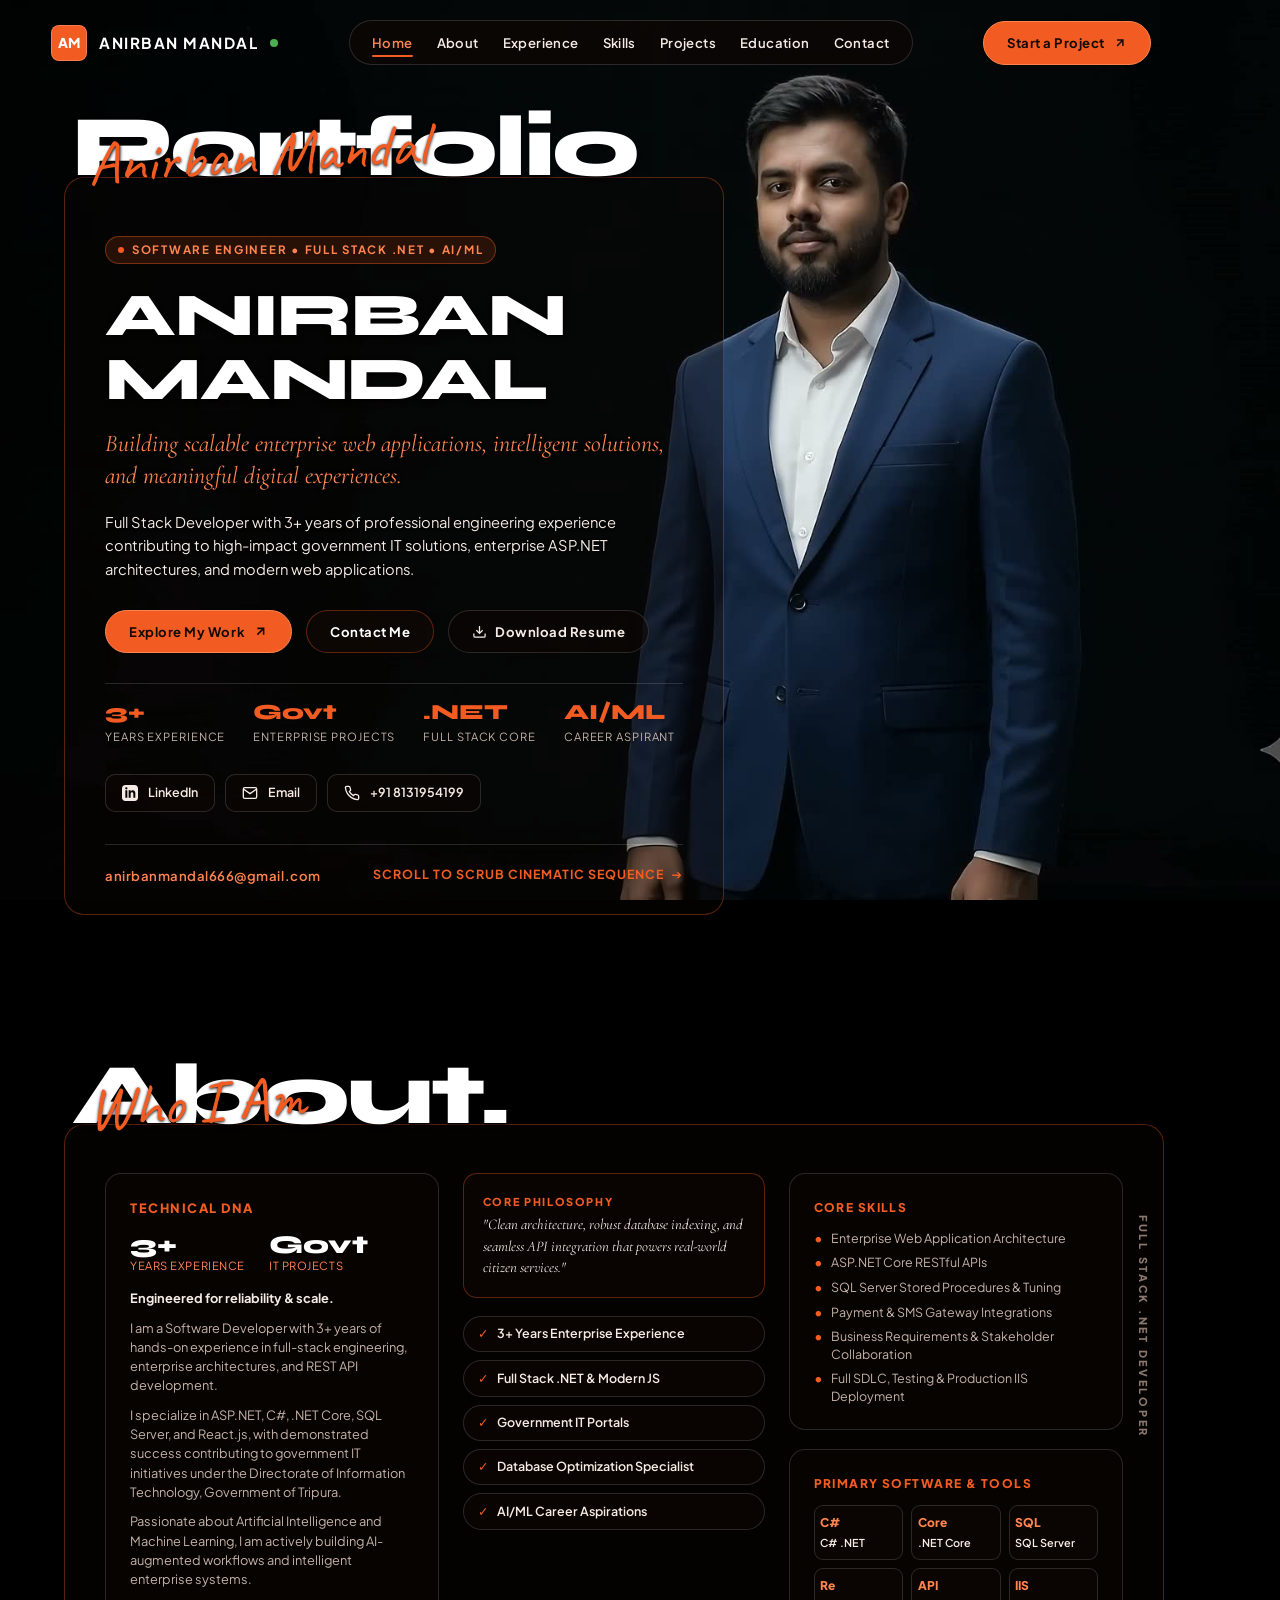
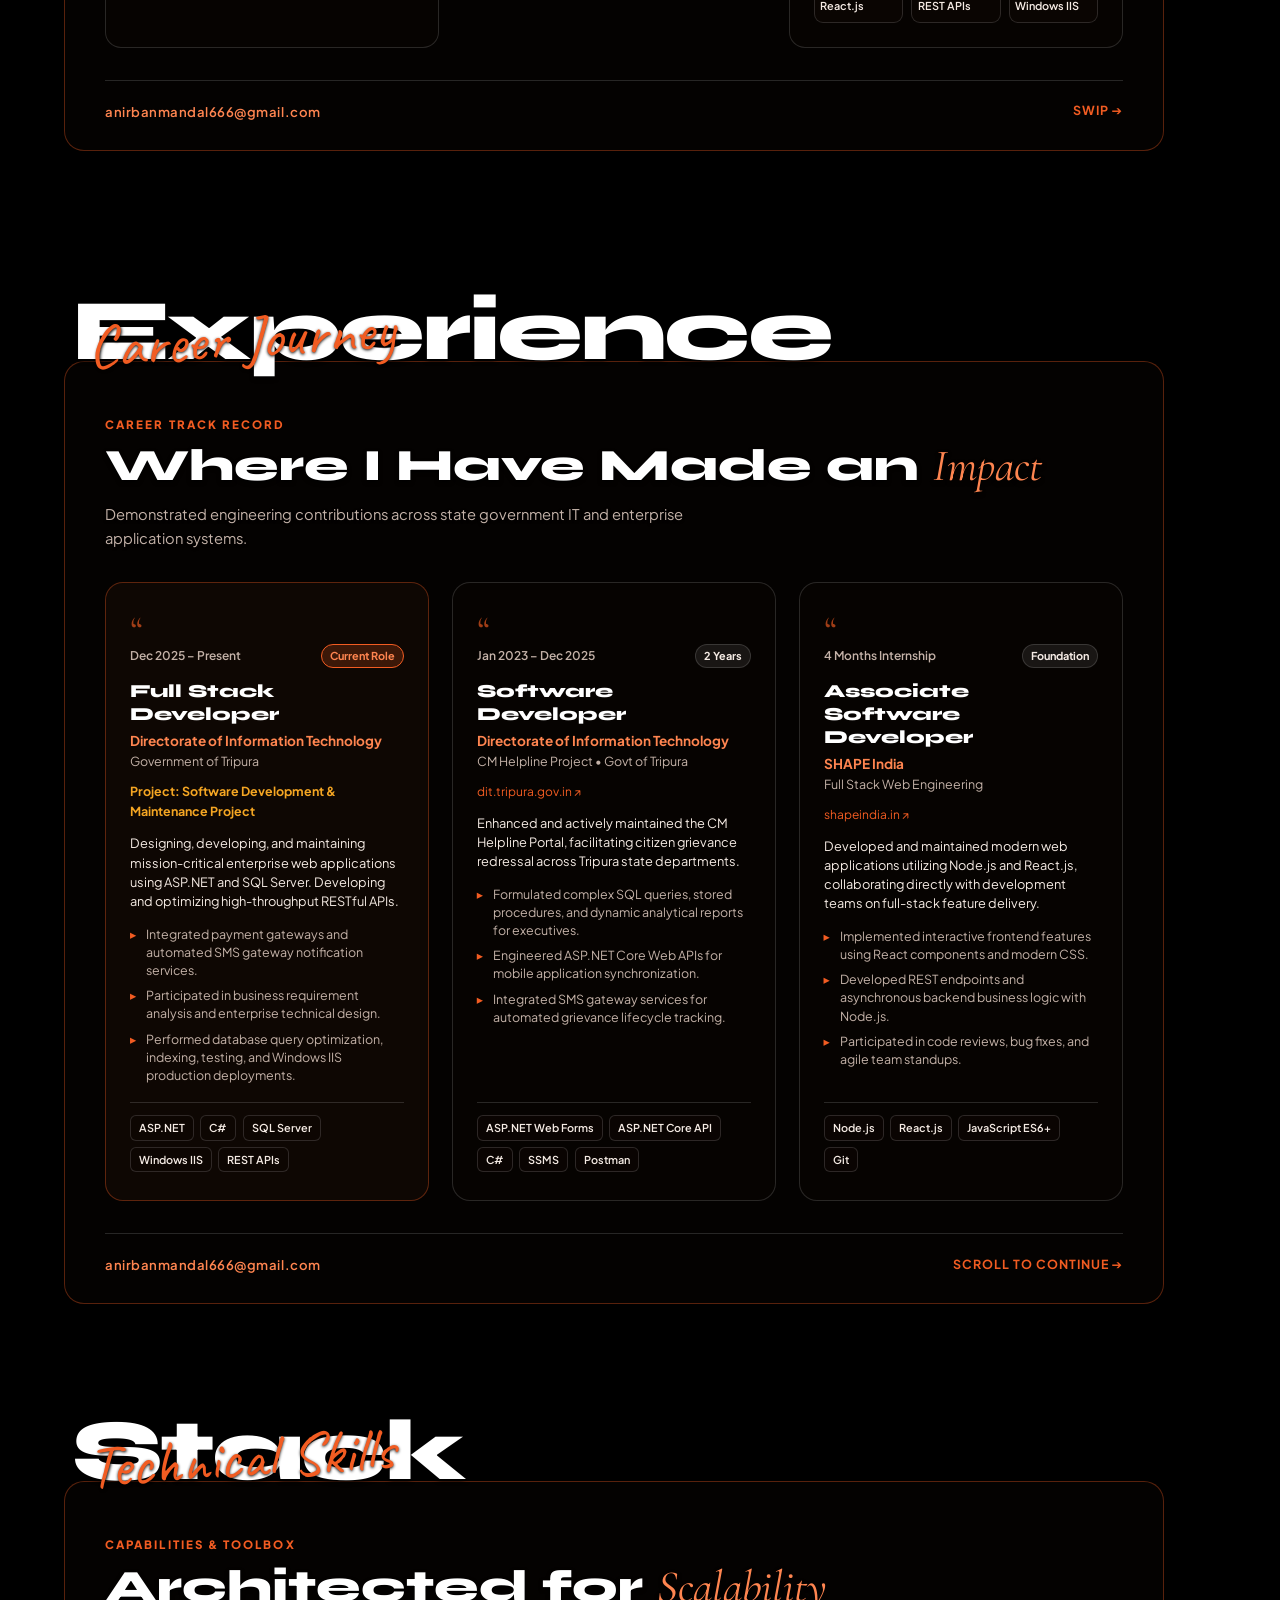
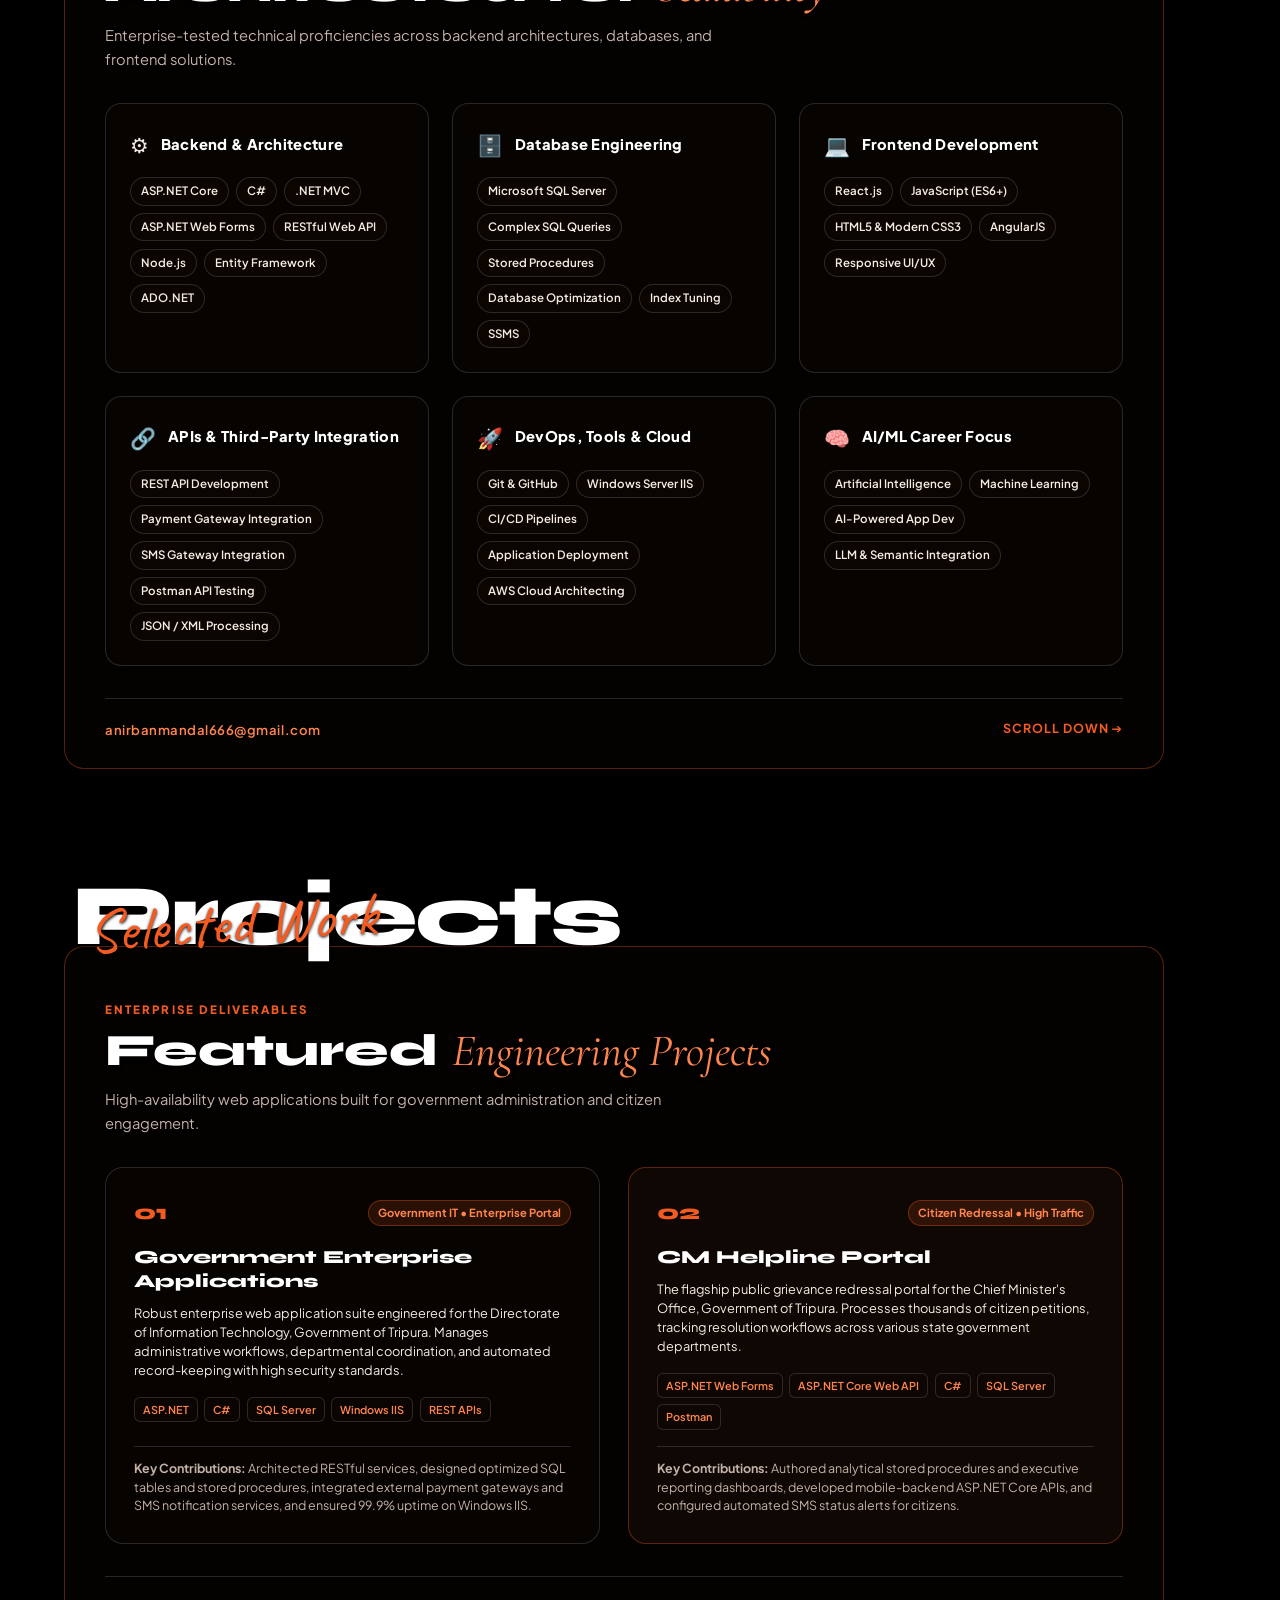
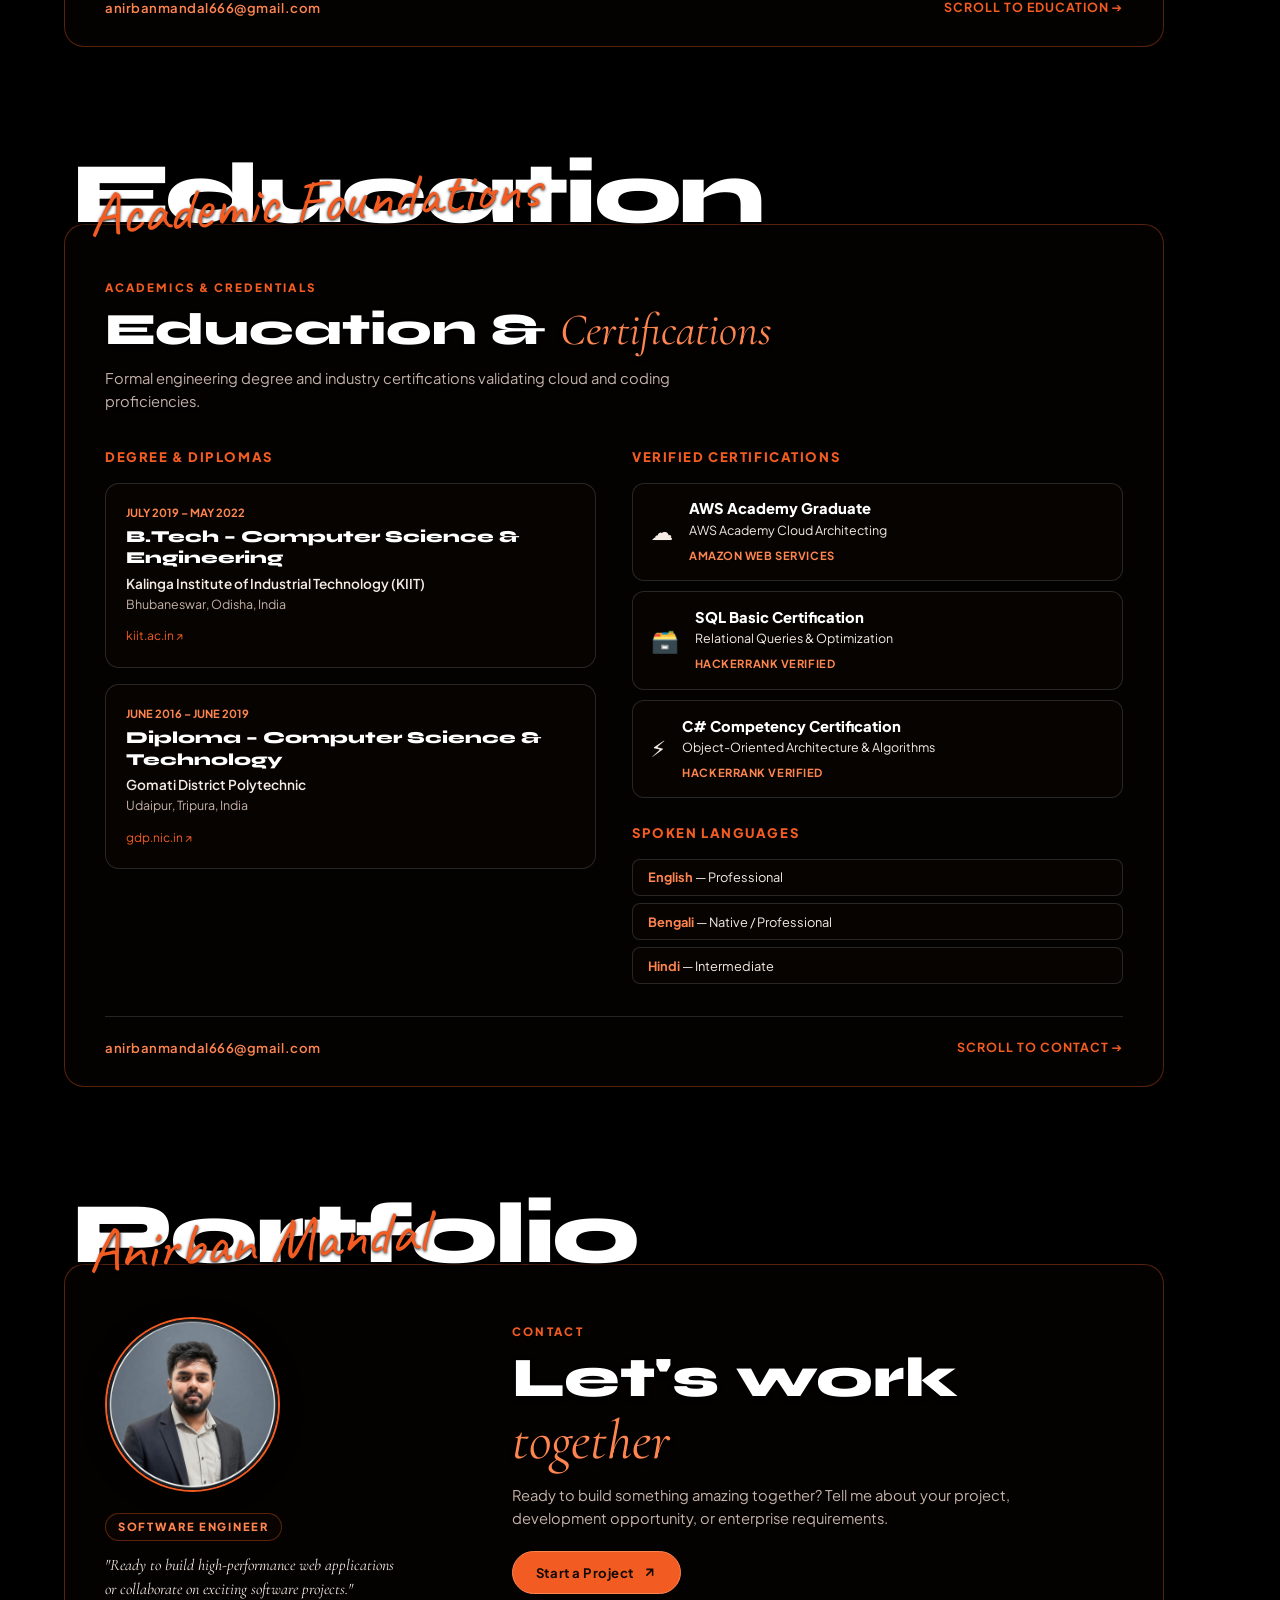
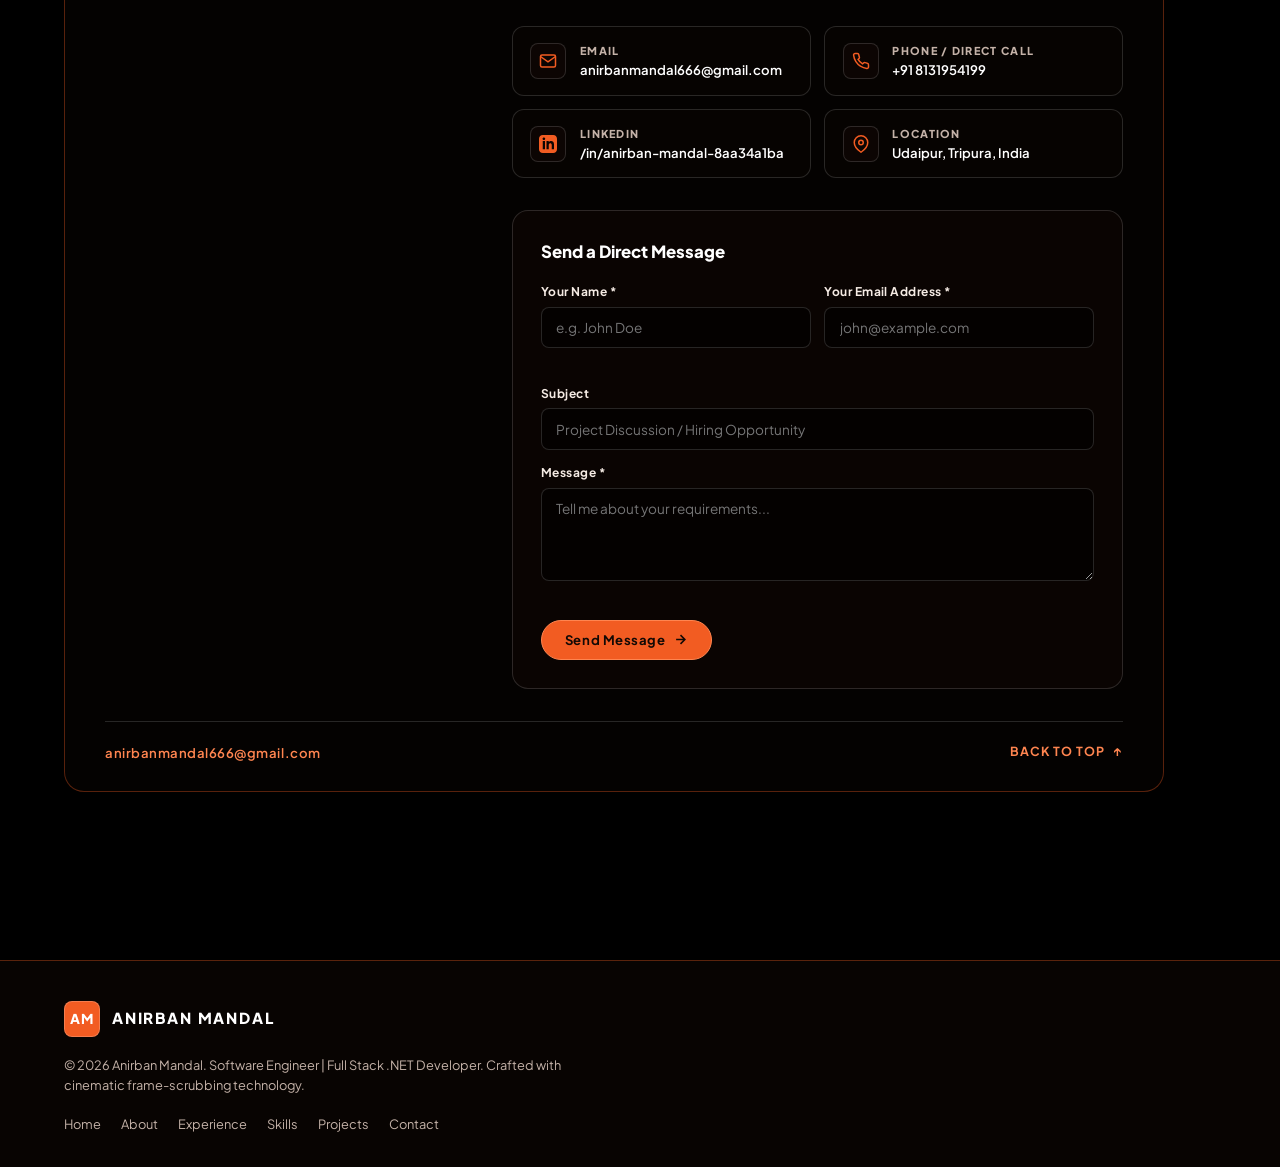
==== commit 89540aff: "feat: remove AI project card 03 and rebalance featured projects grid to 2 columns" ====
--- a/index.html
+++ b/index.html
@@ -621,28 +621,6 @@
             </div>
             <div class="project-contributions">
               <strong>Key Contributions:</strong> Authored analytical stored procedures and executive reporting dashboards, developed mobile-backend ASP.NET Core APIs, and configured automated SMS status alerts for citizens.
-            </div>
-          </div>
-
-          <!-- Project 3 -->
-          <div class="project-showcase-card">
-            <div class="project-visual-header">
-              <div class="project-num-tag">03</div>
-              <div class="project-category">AI/ML • Innovation Lab</div>
-            </div>
-            <h3 class="project-title">AI-Powered Applications & Solutions</h3>
-            <p class="project-overview">
-              Prototyping and developing intelligent solutions that bridge enterprise databases with modern Artificial Intelligence capabilities, focusing on semantic data retrieval, predictive analytics, and automated decision-support assistants.
-            </p>
-            <div class="project-tech-stack">
-              <span>Python</span>
-              <span>C# .NET</span>
-              <span>Machine Learning</span>
-              <span>RESTful APIs</span>
-              <span>Vector Search</span>
-            </div>
-            <div class="project-contributions">
-              <strong>Key Contributions:</strong> Designing modular API adapters connecting enterprise SQL datasets to LLM reasoning endpoints, evaluating embedding performance, and building interactive web UIs.
             </div>
           </div>
 
--- a/styles.css
+++ b/styles.css
@@ -1256,8 +1256,8 @@
    ========================================================================== */
 .projects-grid {
   display: grid;
-  grid-template-columns: repeat(3, 1fr);
-  gap: 1.4rem;
+  grid-template-columns: repeat(2, 1fr);
+  gap: 1.75rem;
   text-align: left;
 }
 
